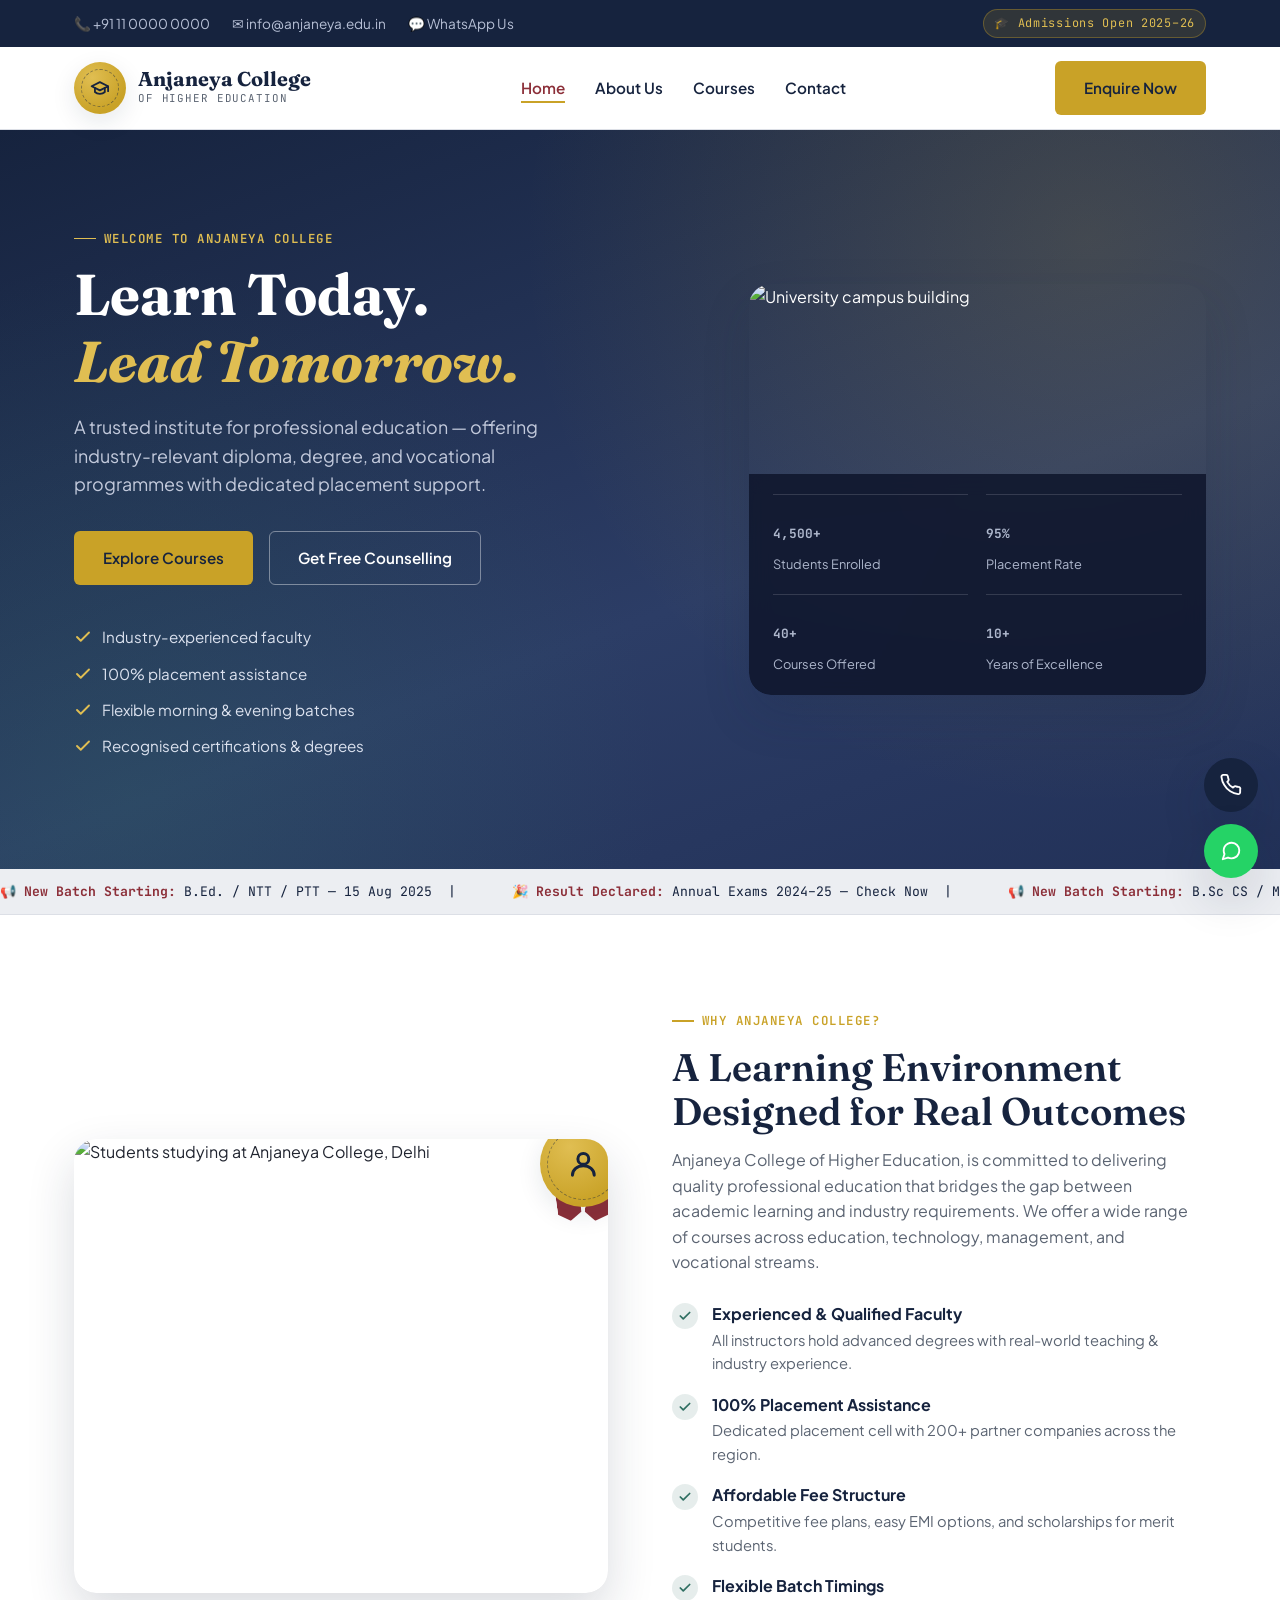
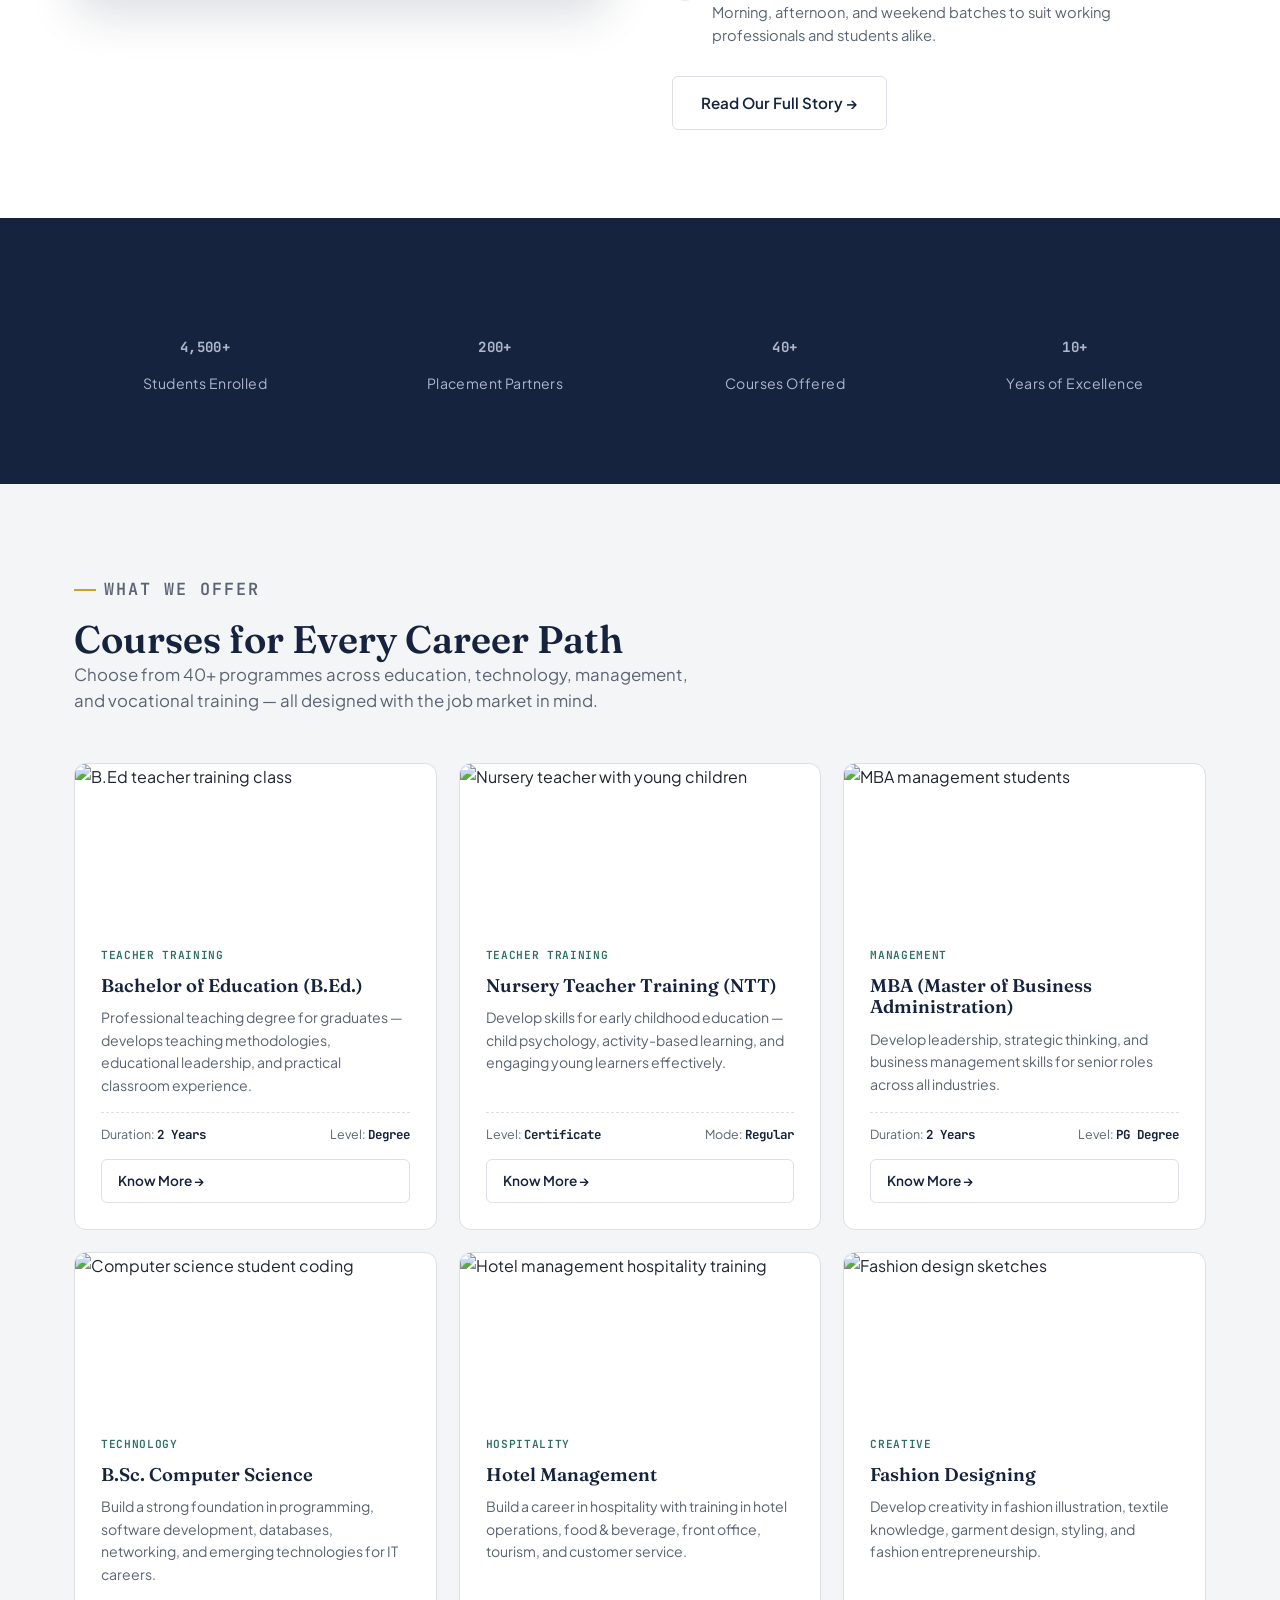
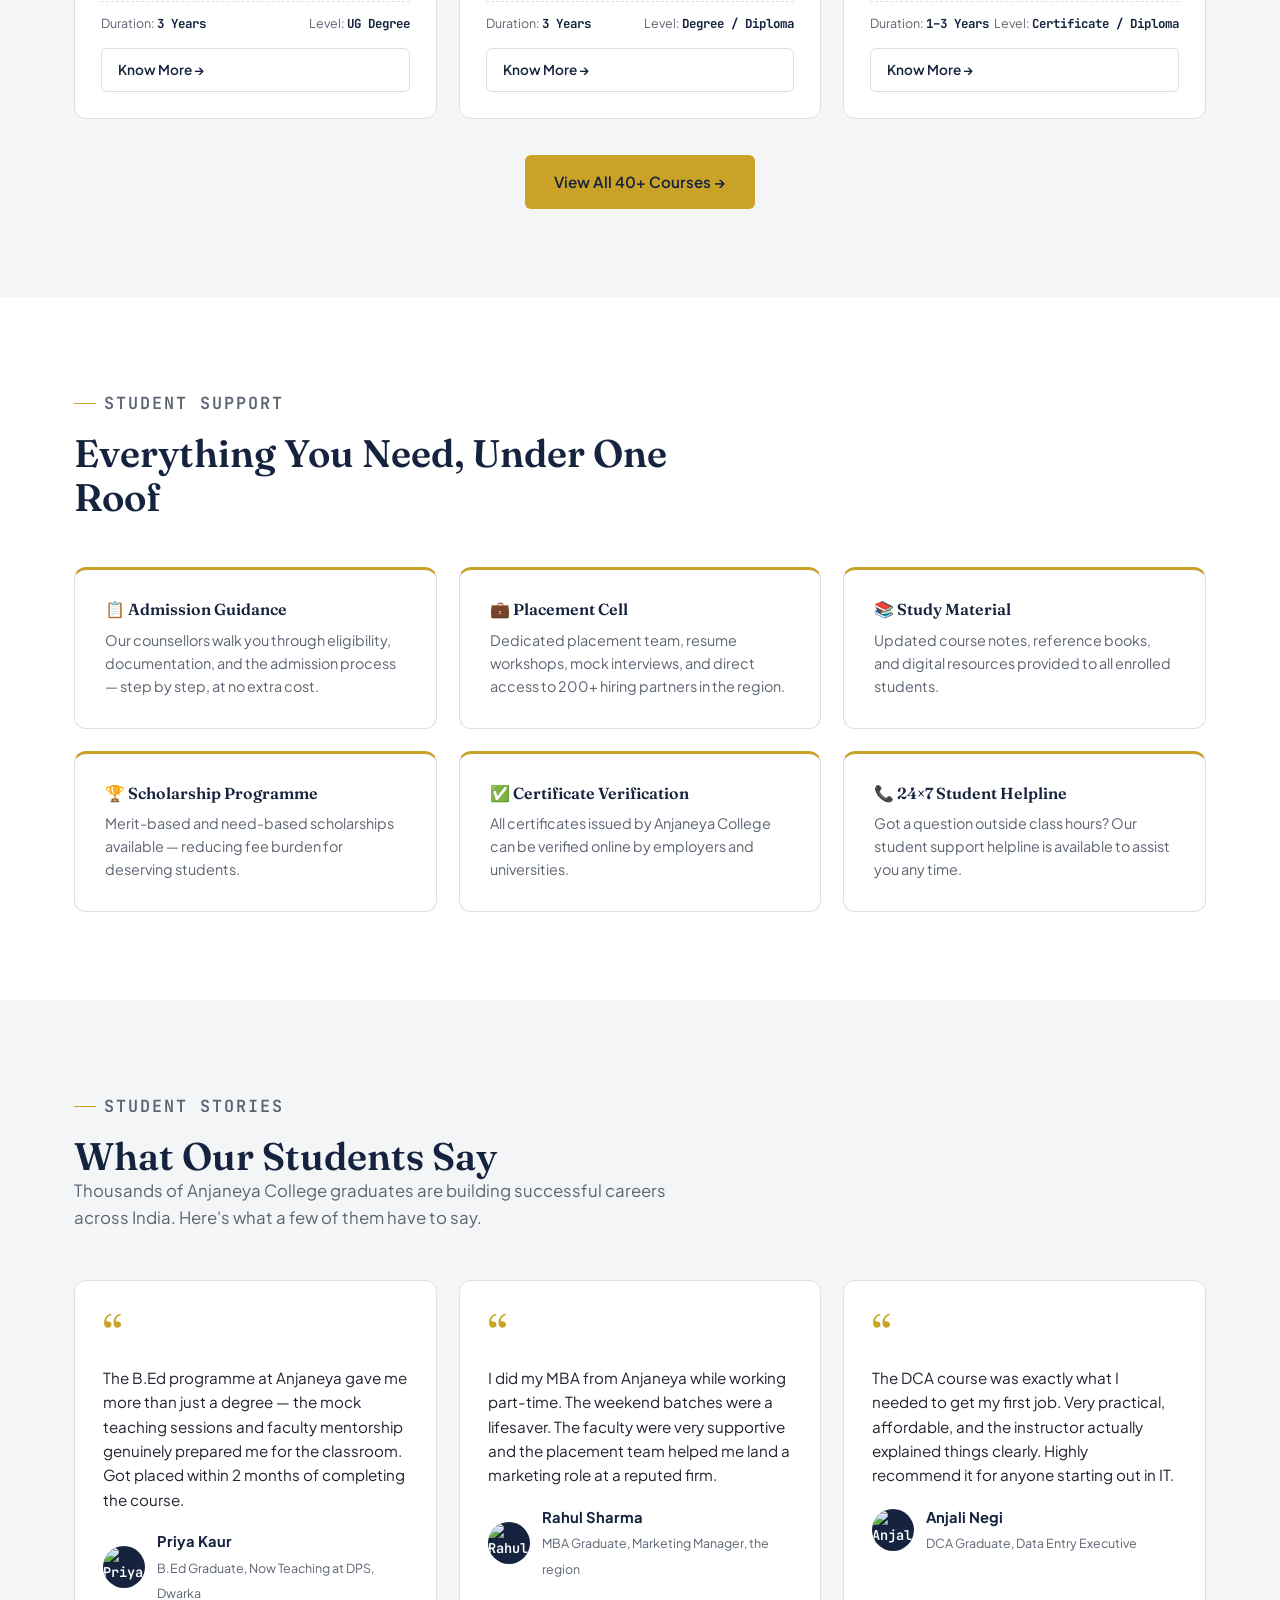
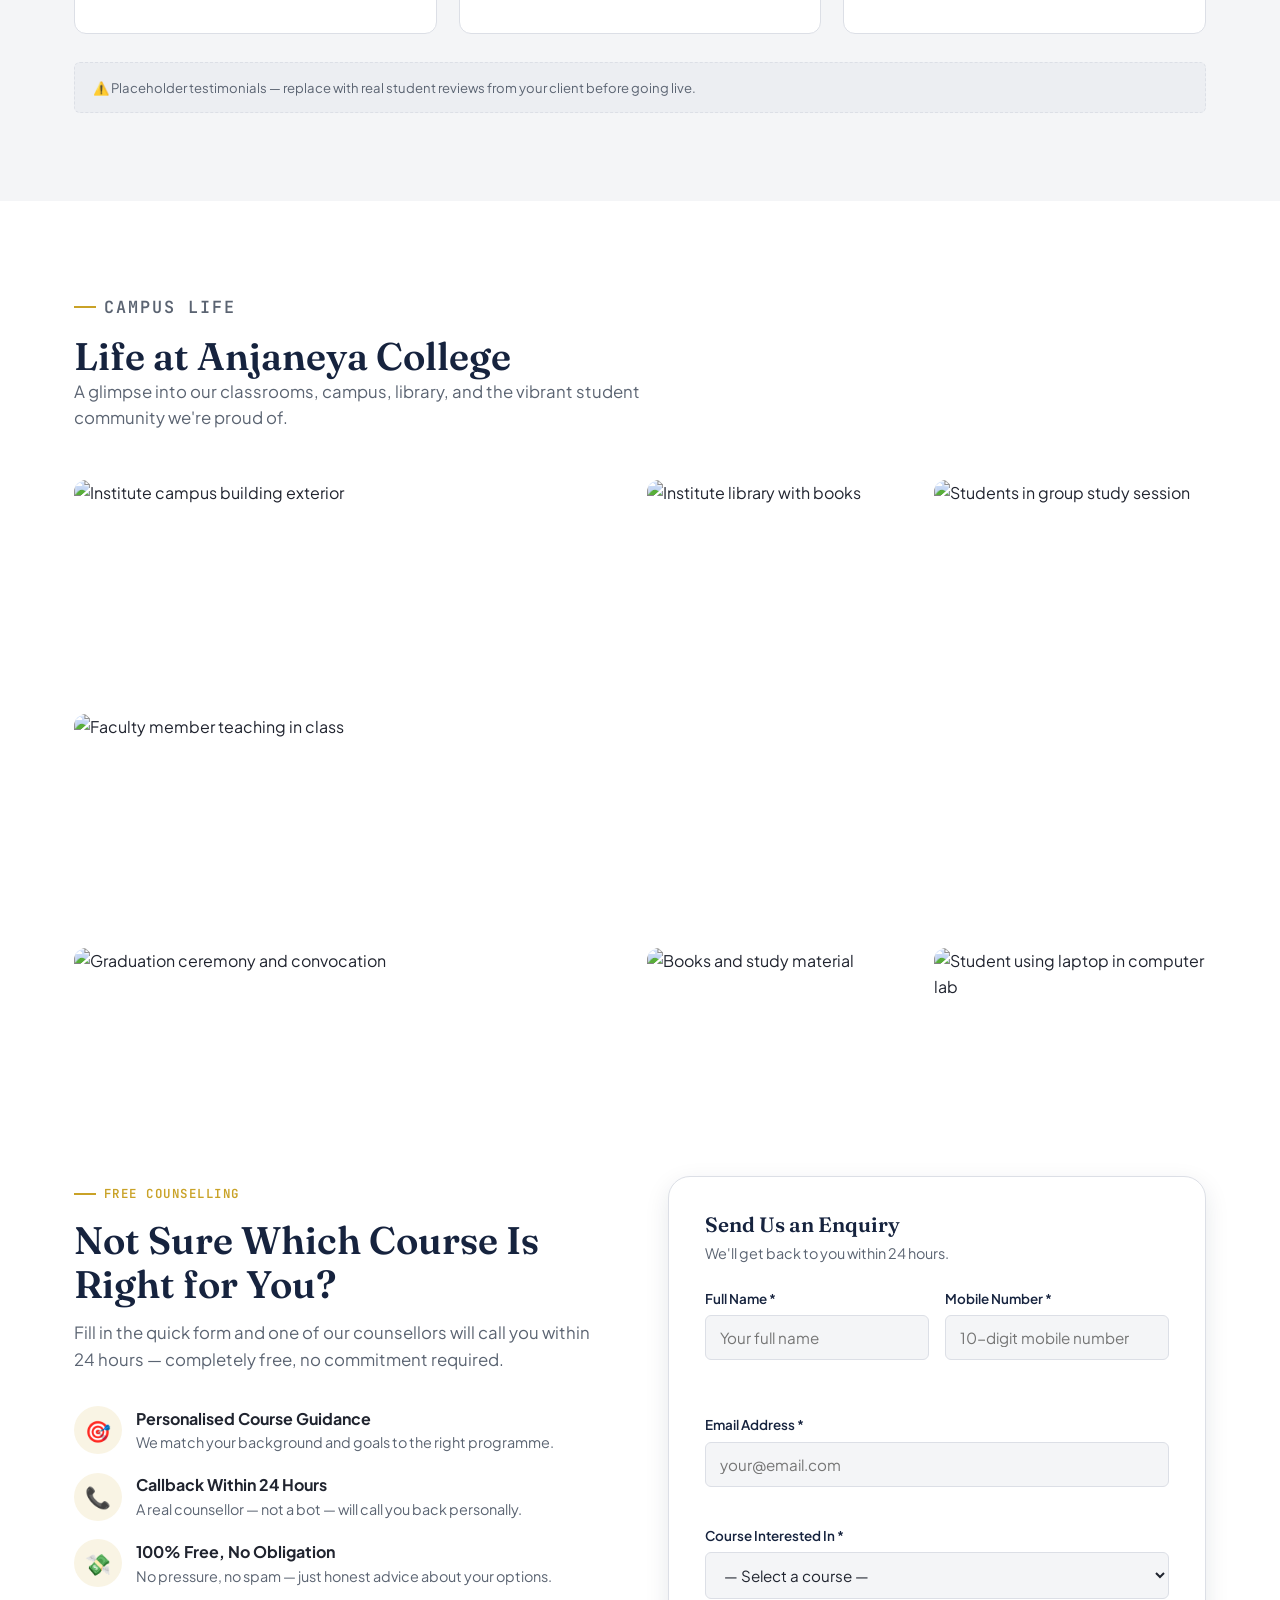
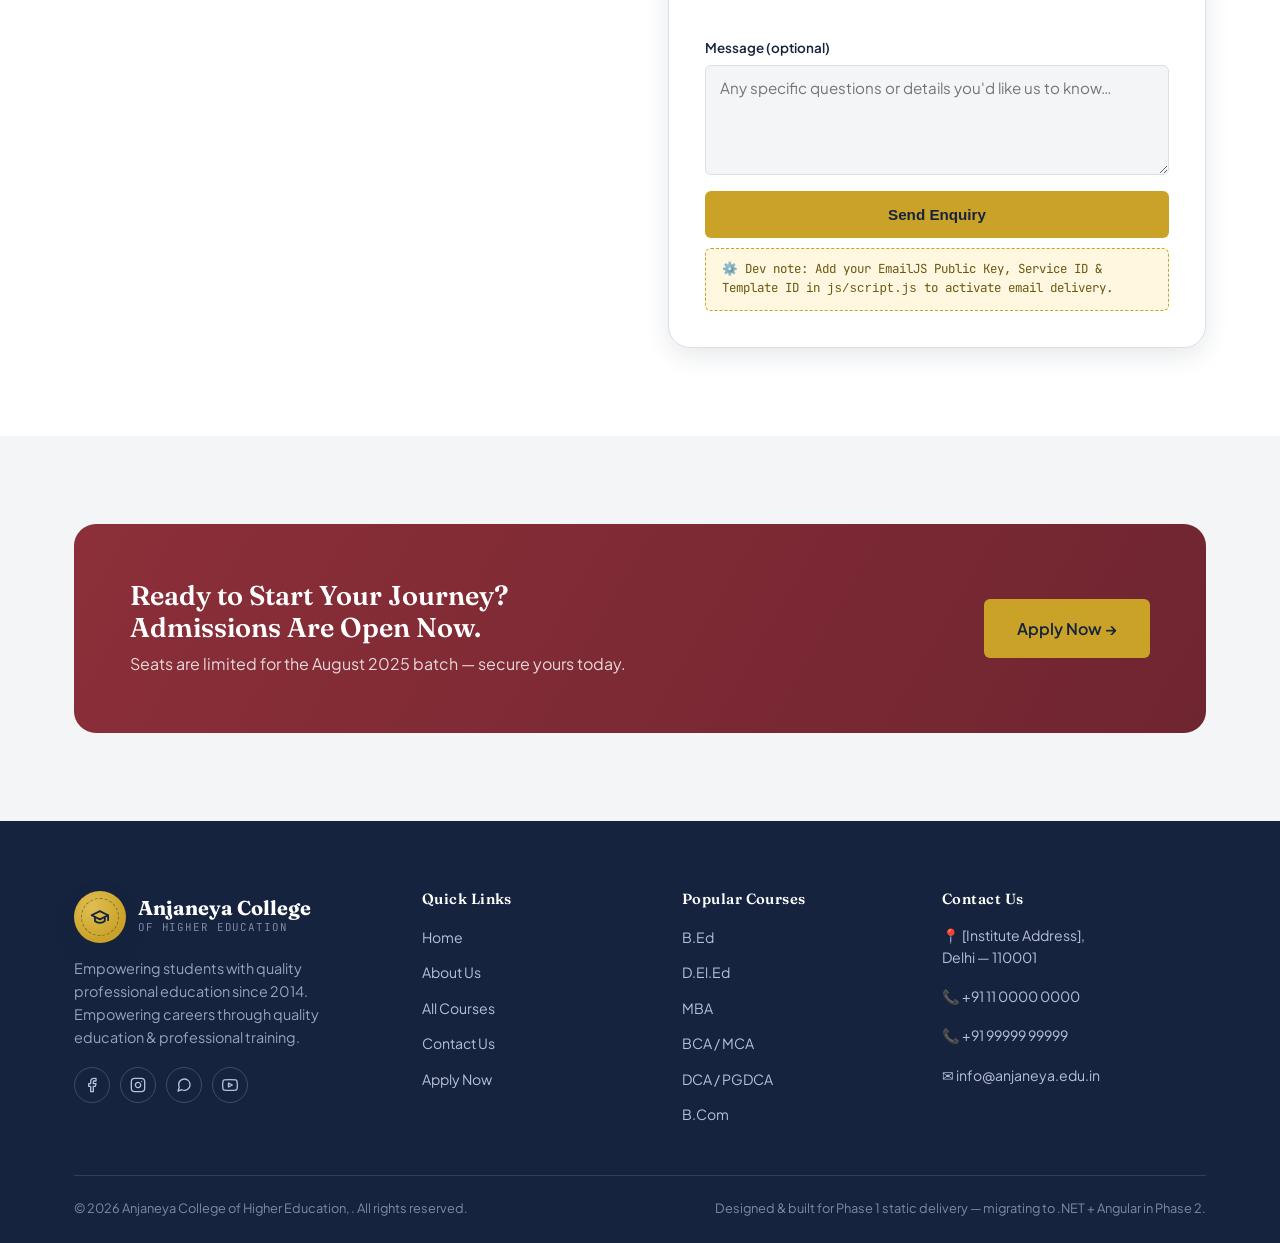
==== index.html @ d2641fc0 "initial" ====
<!DOCTYPE html>
<html lang="en">
<head>
  <meta charset="UTF-8" />
  <meta name="viewport" content="width=device-width, initial-scale=1.0" />
  <title>Anjaneya College of Higher Education — Delhi | Admissions Open 2025</title>
  <meta name="description" content="Anjaneya College of Higher Education, Delhi — offering professional diploma, degree, and vocational courses with 100% placement support. Enquire now." />
  <link rel="stylesheet" href="css/style.css" />
  <script src="https://cdn.jsdelivr.net/npm/@emailjs/browser@4/dist/email.min.js"></script>
</head>
<body>

  <!-- TOP BAR -->
  <div class="topbar">
    <div class="container">
      <div class="topbar__contacts">
        <a href="tel:+911100000000">📞 +91 11 0000 0000</a>
        <a href="mailto:info@anjaneya.edu.in" class="hide-mobile">✉ info@anjaneya.edu.in</a>
        <a href="https://wa.me/911100000000" class="hide-mobile">💬 WhatsApp Us</a>
      </div>
      <span class="topbar__badge">🎓 Admissions Open 2025–26</span>
    </div>
  </div>

  <!-- HEADER -->
  <header class="site-header">
    <div class="container">
      <nav class="nav" aria-label="Main navigation">
        <!-- Brand -->
        <a href="index.html" class="brand">
          <div class="seal seal--sm">
            <div class="seal__circle">
              <svg viewBox="0 0 24 24" fill="none" stroke="var(--navy)" stroke-width="2.2" stroke-linecap="round" stroke-linejoin="round" aria-hidden="true">
                <path d="M22 10v6M2 10l10-5 10 5-10 5z"/><path d="M6 12v5c3 3 9 3 12 0v-5"/>
              </svg>
            </div>
          </div>
          <div>
            <div class="brand__name">Anjaneya College</div>
            <div class="brand__tagline">of Higher Education</div>
          </div>
        </a>

        <!-- Desktop links -->
        <ul class="nav__links" role="list">
          <li><a href="index.html" class="is-active">Home</a></li>
          <li><a href="about.html">About Us</a></li>
          <li><a href="courses.html">Courses</a></li>
          <li><a href="contact.html">Contact</a></li>
        </ul>

        <!-- CTA + toggle -->
        <div class="nav__cta">
          <a href="contact.html#enquiry" class="btn btn-primary">Enquire Now</a>
          <button class="nav__toggle" aria-label="Toggle navigation" aria-expanded="false">
            <span></span><span></span><span></span>
          </button>
        </div>
      </nav>
    </div>
  </header>

  <!-- HERO -->
  <section class="hero">
    <div class="container">
      <div class="hero__content">
        <p class="eyebrow hero__eyebrow">Welcome to Anjaneya College</p>
        <h1>Learn Today.<br><em>Lead Tomorrow.</em></h1>
        <p class="lede">A trusted institute for professional education — offering industry-relevant diploma, degree, and vocational programmes with dedicated placement support.</p>
        <div class="hero__actions">
          <a href="courses.html" class="btn btn-primary">Explore Courses</a>
          <a href="contact.html#enquiry" class="btn btn-outline">Get Free Counselling</a>
        </div>
        <ul class="hero__points" role="list">
          <li>
            <svg width="18" height="18" viewBox="0 0 24 24" fill="none" stroke="currentColor" stroke-width="2.5" stroke-linecap="round" stroke-linejoin="round" aria-hidden="true"><polyline points="20 6 9 17 4 12"/></svg>
            Industry-experienced faculty
          </li>
          <li>
            <svg width="18" height="18" viewBox="0 0 24 24" fill="none" stroke="currentColor" stroke-width="2.5" stroke-linecap="round" stroke-linejoin="round" aria-hidden="true"><polyline points="20 6 9 17 4 12"/></svg>
            100% placement assistance
          </li>
          <li>
            <svg width="18" height="18" viewBox="0 0 24 24" fill="none" stroke="currentColor" stroke-width="2.5" stroke-linecap="round" stroke-linejoin="round" aria-hidden="true"><polyline points="20 6 9 17 4 12"/></svg>
            Flexible morning & evening batches
          </li>
          <li>
            <svg width="18" height="18" viewBox="0 0 24 24" fill="none" stroke="currentColor" stroke-width="2.5" stroke-linecap="round" stroke-linejoin="round" aria-hidden="true"><polyline points="20 6 9 17 4 12"/></svg>
            Recognised certifications & degrees
          </li>
        </ul>
      </div>

      <div class="hero__image-wrap">
        <img
          src="https://images.unsplash.com/photo-1562774053-701939374585?auto=format&fit=crop&w=900&q=80"
          alt="University campus building"
          class="hero__img"
          loading="eager"
        />
        <div class="hero__stat-overlay">
          <div class="hero__stat-grid">
            <div class="hero__stat">
              <strong><span data-count="4500" data-suffix="+">0</span></strong>
              <span>Students Enrolled</span>
            </div>
            <div class="hero__stat">
              <strong><span data-count="95" data-suffix="%">0</span></strong>
              <span>Placement Rate</span>
            </div>
            <div class="hero__stat">
              <strong><span data-count="40" data-suffix="+">0</span></strong>
              <span>Courses Offered</span>
            </div>
            <div class="hero__stat">
              <strong><span data-count="10" data-suffix="+">0</span></strong>
              <span>Years of Excellence</span>
            </div>
          </div>
        </div>
      </div>
    </div>
  </section>

  <!-- NEWS STRIP -->
  <div class="newsbar" aria-label="Latest announcements">
    <div class="newsbar__track" aria-hidden="true">
      <span>📢 <b>New Batch Starting:</b> B.Ed. / NTT / PTT — 15 Aug 2025 &nbsp;|&nbsp;</span>
      <span>🎉 <b>Result Declared:</b> Annual Exams 2024–25 — Check Now &nbsp;|&nbsp;</span>
      <span>📢 <b>New Batch Starting:</b> B.Sc CS / MCA / BBA / MBA — 1 Sep 2025 &nbsp;|&nbsp;</span>
      <span>🏆 <b>Ranked #1:</b> Best Education Institute — Delhi Education Awards 2024 &nbsp;|&nbsp;</span>
      <span>📢 <b>Admission Open:</b> BA / B.Com / B.Sc / MA / M.Com — Apply Now &nbsp;|&nbsp;</span>
      <span>💼 <b>Placement Drive:</b> Campus Recruitment — 22 Aug 2025 &nbsp;|&nbsp;</span>
      <!-- duplicate for seamless loop -->
      <span>📢 <b>New Batch Starting:</b> B.Ed. / NTT / PTT — 15 Aug 2025 &nbsp;|&nbsp;</span>
      <span>🎉 <b>Result Declared:</b> Annual Exams 2024–25 — Check Now &nbsp;|&nbsp;</span>
      <span>📢 <b>New Batch Starting:</b> B.Sc CS / MCA / BBA / MBA — 1 Sep 2025 &nbsp;|&nbsp;</span>
      <span>🏆 <b>Ranked #1:</b> Best Education Institute — Delhi Education Awards 2024 &nbsp;|&nbsp;</span>
      <span>📢 <b>Admission Open:</b> BA / B.Com / B.Sc / MA / M.Com — Apply Now &nbsp;|&nbsp;</span>
      <span>💼 <b>Placement Drive:</b> Campus Recruitment — 22 Aug 2025 &nbsp;|&nbsp;</span>
    </div>
  </div>

  <!-- INTRO / USP -->
  <section class="section section--alt">
    <div class="container">
      <div class="intro">
        <div class="intro__visual" style="background:none;padding:0;aspect-ratio:4/3.4;position:relative;">
          <img
            src="https://images.unsplash.com/photo-1523050854058-8df90110c9f1?auto=format&fit=crop&w=800&q=80"
            alt="Students studying at Anjaneya College, Delhi"
            class="intro__img"
            loading="lazy"
          />
          <div class="seal" style="position:absolute;top:-18px;right:-18px;z-index:2;">
            <div class="seal__circle">
              <svg viewBox="0 0 24 24" fill="none" stroke="var(--navy)" stroke-width="2.2" stroke-linecap="round" stroke-linejoin="round" aria-hidden="true">
                <circle cx="12" cy="8" r="4"/><path d="M4 20c0-4 3.6-7 8-7s8 3 8 7"/>
              </svg>
            </div>
            <div class="seal__ribbon"></div>
          </div>
        </div>

        <div>
          <p class="eyebrow">Why Anjaneya College?</p>
          <h2>A Learning Environment Designed for Real Outcomes</h2>
          <p style="color:var(--text-muted);margin-top:14px;">Anjaneya College of Higher Education, is committed to delivering quality professional education that bridges the gap between academic learning and industry requirements. We offer a wide range of courses across education, technology, management, and vocational streams.</p>
          <ul class="usp-list" style="margin-top:26px;" role="list">
            <li>
              <div class="check" aria-hidden="true">
                <svg width="14" height="14" viewBox="0 0 24 24" fill="none" stroke="currentColor" stroke-width="3" stroke-linecap="round" stroke-linejoin="round"><polyline points="20 6 9 17 4 12"/></svg>
              </div>
              <div>
                <strong>Experienced & Qualified Faculty</strong>
                <p>All instructors hold advanced degrees with real-world teaching & industry experience.</p>
              </div>
            </li>
            <li>
              <div class="check" aria-hidden="true">
                <svg width="14" height="14" viewBox="0 0 24 24" fill="none" stroke="currentColor" stroke-width="3" stroke-linecap="round" stroke-linejoin="round"><polyline points="20 6 9 17 4 12"/></svg>
              </div>
              <div>
                <strong>100% Placement Assistance</strong>
                <p>Dedicated placement cell with 200+ partner companies across the region.</p>
              </div>
            </li>
            <li>
              <div class="check" aria-hidden="true">
                <svg width="14" height="14" viewBox="0 0 24 24" fill="none" stroke="currentColor" stroke-width="3" stroke-linecap="round" stroke-linejoin="round"><polyline points="20 6 9 17 4 12"/></svg>
              </div>
              <div>
                <strong>Affordable Fee Structure</strong>
                <p>Competitive fee plans, easy EMI options, and scholarships for merit students.</p>
              </div>
            </li>
            <li>
              <div class="check" aria-hidden="true">
                <svg width="14" height="14" viewBox="0 0 24 24" fill="none" stroke="currentColor" stroke-width="3" stroke-linecap="round" stroke-linejoin="round"><polyline points="20 6 9 17 4 12"/></svg>
              </div>
              <div>
                <strong>Flexible Batch Timings</strong>
                <p>Morning, afternoon, and weekend batches to suit working professionals and students alike.</p>
              </div>
            </li>
          </ul>
          <a href="about.html" class="btn btn-ghost" style="margin-top:28px;">Read Our Full Story →</a>
        </div>
      </div>
    </div>
  </section>

  <!-- STATS STRIP -->
  <section class="section section--navy">
    <div class="container">
      <div class="stats">
        <div class="stat-card">
          <strong><span data-count="4500" data-suffix="+">0</span></strong>
          <span>Students Enrolled</span>
        </div>
        <div class="stat-card">
          <strong><span data-count="200" data-suffix="+">0</span></strong>
          <span>Placement Partners</span>
        </div>
        <div class="stat-card">
          <strong><span data-count="40" data-suffix="+">0</span></strong>
          <span>Courses Offered</span>
        </div>
        <div class="stat-card">
          <strong><span data-count="10" data-suffix="+">0</span></strong>
          <span>Years of Excellence</span>
        </div>
      </div>
    </div>
  </section>

  <!-- COURSES PREVIEW -->
  <section class="section">
    <div class="container">
      <div class="section-head">
        <p class="eyebrow">What We Offer</p>
        <h2>Courses for Every Career Path</h2>
        <p>Choose from 40+ programmes across education, technology, management, and vocational training — all designed with the job market in mind.</p>
      </div>
      <div class="course-grid">

        <div class="course-card">
          <img class="course-card__img" src="https://images.unsplash.com/photo-1580582932707-520aed937b7b?auto=format&fit=crop&w=600&q=80" alt="B.Ed teacher training class" loading="lazy" />
          <span class="course-card__tag">Teacher Training</span>
          <h4>Bachelor of Education (B.Ed.)</h4>
          <p>Professional teaching degree for graduates — develops teaching methodologies, educational leadership, and practical classroom experience.</p>
          <div class="course-card__meta"><span>Duration: <b>2 Years</b></span><span>Level: <b>Degree</b></span></div>
          <a href="courses.html" class="btn btn-ghost">Know More →</a>
        </div>

        <div class="course-card">
          <img class="course-card__img" src="https://images.unsplash.com/photo-1561525140-c2a4cc68e4bd?auto=format&fit=crop&w=600&q=80" alt="Nursery teacher with young children" loading="lazy" />
          <span class="course-card__tag">Teacher Training</span>
          <h4>Nursery Teacher Training (NTT)</h4>
          <p>Develop skills for early childhood education — child psychology, activity-based learning, and engaging young learners effectively.</p>
          <div class="course-card__meta"><span>Level: <b>Certificate</b></span><span>Mode: <b>Regular</b></span></div>
          <a href="courses.html" class="btn btn-ghost">Know More →</a>
        </div>

        <div class="course-card">
          <img class="course-card__img" src="https://images.unsplash.com/photo-1444653614773-995cb1ef9efa?auto=format&fit=crop&w=600&q=80" alt="MBA management students" loading="lazy" />
          <span class="course-card__tag">Management</span>
          <h4>MBA (Master of Business Administration)</h4>
          <p>Develop leadership, strategic thinking, and business management skills for senior roles across all industries.</p>
          <div class="course-card__meta"><span>Duration: <b>2 Years</b></span><span>Level: <b>PG Degree</b></span></div>
          <a href="courses.html" class="btn btn-ghost">Know More →</a>
        </div>

        <div class="course-card">
          <img class="course-card__img" src="https://images.unsplash.com/photo-1517694712202-14dd9538aa97?auto=format&fit=crop&w=600&q=80" alt="Computer science student coding" loading="lazy" />
          <span class="course-card__tag">Technology</span>
          <h4>B.Sc. Computer Science</h4>
          <p>Build a strong foundation in programming, software development, databases, networking, and emerging technologies for IT careers.</p>
          <div class="course-card__meta"><span>Duration: <b>3 Years</b></span><span>Level: <b>UG Degree</b></span></div>
          <a href="courses.html" class="btn btn-ghost">Know More →</a>
        </div>

        <div class="course-card">
          <img class="course-card__img" src="https://images.unsplash.com/photo-1566073771259-6a8506099945?auto=format&fit=crop&w=600&q=80" alt="Hotel management hospitality training" loading="lazy" />
          <span class="course-card__tag">Hospitality</span>
          <h4>Hotel Management</h4>
          <p>Build a career in hospitality with training in hotel operations, food &amp; beverage, front office, tourism, and customer service.</p>
          <div class="course-card__meta"><span>Duration: <b>3 Years</b></span><span>Level: <b>Degree / Diploma</b></span></div>
          <a href="courses.html" class="btn btn-ghost">Know More →</a>
        </div>

        <div class="course-card">
          <img class="course-card__img" src="https://images.unsplash.com/photo-1558618666-fcd25c85cd64?auto=format&fit=crop&w=600&q=80" alt="Fashion design sketches" loading="lazy" />
          <span class="course-card__tag">Creative</span>
          <h4>Fashion Designing</h4>
          <p>Develop creativity in fashion illustration, textile knowledge, garment design, styling, and fashion entrepreneurship.</p>
          <div class="course-card__meta"><span>Duration: <b>1–3 Years</b></span><span>Level: <b>Certificate / Diploma</b></span></div>
          <a href="courses.html" class="btn btn-ghost">Know More →</a>
        </div>

      </div>
      <div style="margin-top:36px;text-align:center;">
        <a href="courses.html" class="btn btn-primary">View All 40+ Courses →</a>
      </div>
    </div>
  </section>

  <!-- SERVICES -->
  <section class="section section--alt">
    <div class="container">
      <div class="section-head">
        <p class="eyebrow">Student Support</p>
        <h2>Everything You Need, Under One Roof</h2>
      </div>
      <div class="services">
        <div class="service-card">
          <h4>📋 Admission Guidance</h4>
          <p>Our counsellors walk you through eligibility, documentation, and the admission process — step by step, at no extra cost.</p>
        </div>
        <div class="service-card">
          <h4>💼 Placement Cell</h4>
          <p>Dedicated placement team, resume workshops, mock interviews, and direct access to 200+ hiring partners in the region.</p>
        </div>
        <div class="service-card">
          <h4>📚 Study Material</h4>
          <p>Updated course notes, reference books, and digital resources provided to all enrolled students.</p>
        </div>
        <div class="service-card">
          <h4>🏆 Scholarship Programme</h4>
          <p>Merit-based and need-based scholarships available — reducing fee burden for deserving students.</p>
        </div>
        <div class="service-card">
          <h4>✅ Certificate Verification</h4>
          <p>All certificates issued by Anjaneya College can be verified online by employers and universities.</p>
        </div>
        <div class="service-card">
          <h4>📞 24×7 Student Helpline</h4>
          <p>Got a question outside class hours? Our student support helpline is available to assist you any time.</p>
        </div>
      </div>
    </div>
  </section>

  <!-- TESTIMONIALS -->
  <section class="section">
    <div class="container">
      <div class="section-head">
        <p class="eyebrow">Student Stories</p>
        <h2>What Our Students Say</h2>
        <p>Thousands of Anjaneya College graduates are building successful careers across India. Here's what a few of them have to say.</p>
      </div>
      <div class="testi-track">

        <div class="testi-card">
          <p class="quote">The B.Ed programme at Anjaneya gave me more than just a degree — the mock teaching sessions and faculty mentorship genuinely prepared me for the classroom. Got placed within 2 months of completing the course.</p>
          <div class="testi-card__person">
            <div class="testi-avatar">
              <img src="https://images.unsplash.com/photo-1531746020798-e6953c6e8e04?auto=format&fit=crop&w=84&h=84&q=80" alt="Priya Kaur" />
            </div>
            <div>
              <strong>Priya Kaur</strong>
              <span>B.Ed Graduate, Now Teaching at DPS, Dwarka</span>
            </div>
          </div>
        </div>

        <div class="testi-card">
          <p class="quote">I did my MBA from Anjaneya while working part-time. The weekend batches were a lifesaver. The faculty were very supportive and the placement team helped me land a marketing role at a reputed firm.</p>
          <div class="testi-card__person">
            <div class="testi-avatar">
              <img src="https://images.unsplash.com/photo-1500648767791-00dcc994a43e?auto=format&fit=crop&w=84&h=84&q=80" alt="Rahul Sharma" />
            </div>
            <div>
              <strong>Rahul Sharma</strong>
              <span>MBA Graduate, Marketing Manager, the region</span>
            </div>
          </div>
        </div>

        <div class="testi-card">
          <p class="quote">The DCA course was exactly what I needed to get my first job. Very practical, affordable, and the instructor actually explained things clearly. Highly recommend it for anyone starting out in IT.</p>
          <div class="testi-card__person">
            <div class="testi-avatar">
              <img src="https://images.unsplash.com/photo-1438761681033-6461ffad8d80?auto=format&fit=crop&w=84&h=84&q=80" alt="Anjali Negi" />
            </div>
            <div>
              <strong>Anjali Negi</strong>
              <span>DCA Graduate, Data Entry Executive</span>
            </div>
          </div>
        </div>

      </div>
      <p class="testi-note">⚠️ Placeholder testimonials — replace with real student reviews from your client before going live.</p>
    </div>
  </section>

  <!-- GALLERY -->
  <section class="section section--alt" id="gallery">
    <div class="container">
      <div class="section-head">
        <p class="eyebrow">Campus Life</p>
        <h2>Life at Anjaneya College</h2>
        <p>A glimpse into our classrooms, campus, library, and the vibrant student community we're proud of.</p>
      </div>
      <div class="gallery-grid">
        <!-- Wide top-left: campus building -->
        <img class="g-wide"
          src="https://images.unsplash.com/photo-1607237138185-eedd9c632b0b?auto=format&fit=crop&w=900&q=80"
          alt="Institute campus building exterior" loading="lazy" />
        <!-- Tall right: library -->
        <img class="g-tall"
          src="https://images.unsplash.com/photo-1481627834876-b7833e8f5570?auto=format&fit=crop&w=600&q=80"
          alt="Institute library with books" loading="lazy" />
        <!-- Small: students in class -->
        <img
          src="https://images.unsplash.com/photo-1522202176988-66273c2fd55f?auto=format&fit=crop&w=500&q=80"
          alt="Students in group study session" loading="lazy" />
        <!-- Small: teacher at board -->
        <img
          src="https://images.unsplash.com/photo-1577896851231-70ef18881754?auto=format&fit=crop&w=500&q=80"
          alt="Faculty member teaching in class" loading="lazy" />
        <!-- Wide bottom: graduation day -->
        <img class="g-wide"
          src="https://images.unsplash.com/photo-1627556704302-624286467c65?auto=format&fit=crop&w=900&q=80"
          alt="Graduation ceremony and convocation" loading="lazy" />
        <!-- Small: books & study material -->
        <img
          src="https://images.unsplash.com/photo-1497633762265-9d179a990aa6?auto=format&fit=crop&w=500&q=80"
          alt="Books and study material" loading="lazy" />
        <!-- Small: computer lab -->
        <img
          src="https://images.unsplash.com/photo-1571260899304-425eee4c7efc?auto=format&fit=crop&w=500&q=80"
          alt="Student using laptop in computer lab" loading="lazy" />
      </div>
    </div>
  </section>

  <!-- QUICK ENQUIRY -->
  <section class="section section--alt" id="quick-enquiry">
    <div class="container">
      <div class="enquiry-block">
        <div>
          <p class="eyebrow">Free Counselling</p>
          <h2>Not Sure Which Course Is Right for You?</h2>
          <p style="color:var(--text-muted);margin-top:14px;font-size:1.05rem;">Fill in the quick form and one of our counsellors will call you within 24 hours — completely free, no commitment required.</p>
          <div style="margin-top:32px;display:grid;gap:18px;">
            <div style="display:flex;align-items:center;gap:14px;">
              <div style="width:48px;height:48px;border-radius:50%;background:rgba(201,162,39,0.12);display:flex;align-items:center;justify-content:center;font-size:1.3rem;flex-shrink:0;" aria-hidden="true">🎯</div>
              <div><strong>Personalised Course Guidance</strong><p style="color:var(--text-muted);font-size:0.9rem;">We match your background and goals to the right programme.</p></div>
            </div>
            <div style="display:flex;align-items:center;gap:14px;">
              <div style="width:48px;height:48px;border-radius:50%;background:rgba(201,162,39,0.12);display:flex;align-items:center;justify-content:center;font-size:1.3rem;flex-shrink:0;" aria-hidden="true">📞</div>
              <div><strong>Callback Within 24 Hours</strong><p style="color:var(--text-muted);font-size:0.9rem;">A real counsellor — not a bot — will call you back personally.</p></div>
            </div>
            <div style="display:flex;align-items:center;gap:14px;">
              <div style="width:48px;height:48px;border-radius:50%;background:rgba(201,162,39,0.12);display:flex;align-items:center;justify-content:center;font-size:1.3rem;flex-shrink:0;" aria-hidden="true">💸</div>
              <div><strong>100% Free, No Obligation</strong><p style="color:var(--text-muted);font-size:0.9rem;">No pressure, no spam — just honest advice about your options.</p></div>
            </div>
          </div>
        </div>

        <div class="form-card">
          <h3 style="margin-bottom:6px;">Send Us an Enquiry</h3>
          <p style="color:var(--text-muted);font-size:0.9rem;margin-bottom:22px;">We'll get back to you within 24 hours.</p>
          <form data-enquiry-form aria-label="Quick enquiry form">
            <div class="form-row">
              <div class="form-field">
                <label for="home-name">Full Name *</label>
                <input type="text" id="home-name" name="name" placeholder="Your full name" autocomplete="name" required />
                <span class="field-error" role="alert" aria-live="polite"></span>
              </div>
              <div class="form-field">
                <label for="home-phone">Mobile Number *</label>
                <input type="tel" id="home-phone" name="phone" placeholder="10-digit mobile number" autocomplete="tel" required />
                <span class="field-error" role="alert" aria-live="polite"></span>
              </div>
            </div>
            <div class="form-field">
              <label for="home-email">Email Address *</label>
              <input type="email" id="home-email" name="email" placeholder="your@email.com" autocomplete="email" required />
              <span class="field-error" role="alert" aria-live="polite"></span>
            </div>
            <div class="form-field">
              <label for="home-course">Course Interested In *</label>
              <select id="home-course" name="course" required>
                <option value="">— Select a course —</option>
                <optgroup label="Teacher Training">
                  <option>Nursery Teacher Training (NTT)</option>
                  <option>Primary Teacher Training (PTT)</option>
                  <option>Basic Teacher Training (BTT)</option>
                  <option>Bachelor of Education (B.Ed.)</option>
                  <option>Master of Education (M.Ed.)</option>
                </optgroup>
                <optgroup label="Technology">
                  <option>B.Sc. Computer Science</option>
                  <option>Master of Computer Applications (MCA)</option>
                </optgroup>
                <optgroup label="Management">
                  <option>Bachelor of Business Administration (BBA)</option>
                  <option>Master of Business Administration (MBA)</option>
                </optgroup>
                <optgroup label="Arts, Commerce & Science">
                  <option>Bachelor of Arts (BA)</option>
                  <option>Bachelor of Commerce (B.Com)</option>
                  <option>Bachelor of Science (B.Sc)</option>
                  <option>Master of Arts (MA)</option>
                  <option>Master of Commerce (M.Com)</option>
                  <option>Master of Science (M.Sc)</option>
                </optgroup>
                <optgroup label="Skill & Creative">
                  <option>Polytechnic Courses</option>
                  <option>Hotel Management</option>
                  <option>Fashion Designing</option>
                  <option>Yoga Teacher Training</option>
                </optgroup>
                <option value="Other / Not Sure — Need Guidance">Other / Not Sure — Need Guidance</option>
              </select>
              <span class="field-error" role="alert" aria-live="polite"></span>
            </div>
            <div class="form-field">
              <label for="home-message">Message (optional)</label>
              <textarea id="home-message" name="message" rows="3" placeholder="Any specific questions or details you'd like us to know…"></textarea>
            </div>
            <button type="submit" class="btn btn-primary btn-block" data-submit-btn data-default-label="Send Enquiry">Send Enquiry</button>
            <div class="form-status" data-form-status role="alert" aria-live="assertive"></div>
            <p class="placeholder-note">⚙️ Dev note: Add your EmailJS Public Key, Service ID &amp; Template ID in <code>js/script.js</code> to activate email delivery.</p>
          </form>
        </div>
      </div>
    </div>
  </section>

  <!-- CTA BAND -->
  <section class="section">
    <div class="container">
      <div class="cta-band">
        <div>
          <h3>Ready to Start Your Journey? Admissions Are Open Now.</h3>
          <p>Seats are limited for the August 2025 batch — secure yours today.</p>
        </div>
        <a href="contact.html#enquiry" class="btn btn-primary" style="font-size:1rem;padding:16px 32px;">Apply Now →</a>
      </div>
    </div>
  </section>

  <!-- FOOTER -->
  <footer class="site-footer" aria-label="Site footer">
    <div class="container">
      <div class="footer-grid">
        <div class="footer-brand">
          <a href="index.html" class="brand">
            <div class="seal seal--sm">
              <div class="seal__circle">
                <svg viewBox="0 0 24 24" fill="none" stroke="var(--navy)" stroke-width="2.2" stroke-linecap="round" stroke-linejoin="round" aria-hidden="true">
                  <path d="M22 10v6M2 10l10-5 10 5-10 5z"/><path d="M6 12v5c3 3 9 3 12 0v-5"/>
                </svg>
              </div>
            </div>
            <div>
              <div class="brand__name">Anjaneya College</div>
              <div class="brand__tagline" style="color:#7E89A6;">of Higher Education</div>
            </div>
          </a>
          <p>Empowering students  with quality professional education since 2014. Empowering careers through quality education &amp; professional training.</p>
          <div class="footer-social" aria-label="Social media links">
            <a href="#" aria-label="Facebook">
              <svg width="16" height="16" viewBox="0 0 24 24" fill="none" stroke="currentColor" stroke-width="2" stroke-linecap="round" stroke-linejoin="round" aria-hidden="true"><path d="M18 2h-3a5 5 0 0 0-5 5v3H7v4h3v8h4v-8h3l1-4h-4V7a1 1 0 0 1 1-1h3z"/></svg>
            </a>
            <a href="#" aria-label="Instagram">
              <svg width="16" height="16" viewBox="0 0 24 24" fill="none" stroke="currentColor" stroke-width="2" stroke-linecap="round" stroke-linejoin="round" aria-hidden="true"><rect x="2" y="2" width="20" height="20" rx="5" ry="5"/><path d="M16 11.37A4 4 0 1 1 12.63 8 4 4 0 0 1 16 11.37z"/><line x1="17.5" y1="6.5" x2="17.51" y2="6.5"/></svg>
            </a>
            <a href="https://wa.me/911100000000" aria-label="WhatsApp">
              <svg width="16" height="16" viewBox="0 0 24 24" fill="none" stroke="currentColor" stroke-width="2" stroke-linecap="round" stroke-linejoin="round" aria-hidden="true"><path d="M21 11.5a8.38 8.38 0 0 1-.9 3.8 8.5 8.5 0 0 1-7.6 4.7 8.38 8.38 0 0 1-3.8-.9L3 21l1.9-5.7a8.38 8.38 0 0 1-.9-3.8 8.5 8.5 0 0 1 4.7-7.6 8.38 8.38 0 0 1 3.8-.9h.5a8.48 8.48 0 0 1 8 8v.5z"/></svg>
            </a>
            <a href="#" aria-label="YouTube">
              <svg width="16" height="16" viewBox="0 0 24 24" fill="none" stroke="currentColor" stroke-width="2" stroke-linecap="round" stroke-linejoin="round" aria-hidden="true"><path d="M22.54 6.42a2.78 2.78 0 0 0-1.95-1.96C18.88 4 12 4 12 4s-6.88 0-8.59.46A2.78 2.78 0 0 0 1.46 6.42 29 29 0 0 0 1 12a29 29 0 0 0 .46 5.58 2.78 2.78 0 0 0 1.95 1.95C5.12 20 12 20 12 20s6.88 0 8.59-.47a2.78 2.78 0 0 0 1.95-1.95A29 29 0 0 0 23 12a29 29 0 0 0-.46-5.58z"/><polygon points="9.75 15.02 15.5 12 9.75 8.98 9.75 15.02"/></svg>
            </a>
          </div>
        </div>

        <div class="footer-col">
          <h4>Quick Links</h4>
          <ul role="list">
            <li><a href="index.html">Home</a></li>
            <li><a href="about.html">About Us</a></li>
            <li><a href="courses.html">All Courses</a></li>
            <li><a href="contact.html">Contact Us</a></li>
            <li><a href="contact.html#enquiry">Apply Now</a></li>
          </ul>
        </div>

        <div class="footer-col">
          <h4>Popular Courses</h4>
          <ul role="list">
            <li><a href="courses.html">B.Ed</a></li>
            <li><a href="courses.html">D.El.Ed</a></li>
            <li><a href="courses.html">MBA</a></li>
            <li><a href="courses.html">BCA / MCA</a></li>
            <li><a href="courses.html">DCA / PGDCA</a></li>
            <li><a href="courses.html">B.Com</a></li>
          </ul>
        </div>

        <div class="footer-col">
          <h4>Contact Us</h4>
          <ul role="list" style="gap:14px;display:grid;">
            <li style="font-size:0.88rem;color:#B7C0D6;">
              📍 [Institute Address],<br>Delhi — 110001
            </li>
            <li><a href="tel:+911100000000">📞 +91 11 0000 0000</a></li>
            <li><a href="tel:+919999999999">📞 +91 99999 99999</a></li>
            <li><a href="mailto:info@anjaneya.edu.in">✉ info@anjaneya.edu.in</a></li>
          </ul>
        </div>
      </div>

      <div class="footer-bottom">
        <span>© <span id="year"></span> Anjaneya College of Higher Education, . All rights reserved.</span>
        <span>Designed &amp; built for Phase 1 static delivery — migrating to .NET + Angular in Phase 2.</span>
      </div>
    </div>
  </footer>

  <!-- FLOATING ACTION BUTTONS -->
  <div class="fab-stack" aria-label="Quick contact buttons">
    <a href="tel:+911100000000" class="fab fab--call" title="Call us" aria-label="Call Anjaneya College">
      <svg width="22" height="22" viewBox="0 0 24 24" fill="none" stroke="currentColor" stroke-width="2" stroke-linecap="round" stroke-linejoin="round" aria-hidden="true"><path d="M22 16.92v3a2 2 0 0 1-2.18 2 19.79 19.79 0 0 1-8.63-3.07A19.5 19.5 0 0 1 4.69 12 19.79 19.79 0 0 1 1.61 3.37 2 2 0 0 1 3.58 1h3a2 2 0 0 1 2 1.72c.127.96.361 1.903.7 2.81a2 2 0 0 1-.45 2.11L7.91 8.56a16 16 0 0 0 6.29 6.29l1.06-.94a2 2 0 0 1 2.09-.5c.907.339 1.85.573 2.81.7A2 2 0 0 1 22 16.92z"/></svg>
    </a>
    <a href="https://wa.me/911100000000" class="fab fab--whatsapp" title="WhatsApp us" aria-label="WhatsApp Anjaneya College" target="_blank" rel="noopener noreferrer">
      <svg width="22" height="22" viewBox="0 0 24 24" fill="none" stroke="currentColor" stroke-width="2" stroke-linecap="round" stroke-linejoin="round" aria-hidden="true"><path d="M21 11.5a8.38 8.38 0 0 1-.9 3.8 8.5 8.5 0 0 1-7.6 4.7 8.38 8.38 0 0 1-3.8-.9L3 21l1.9-5.7a8.38 8.38 0 0 1-.9-3.8 8.5 8.5 0 0 1 4.7-7.6 8.38 8.38 0 0 1 3.8-.9h.5a8.48 8.48 0 0 1 8 8v.5z"/></svg>
    </a>
  </div>

  <script src="js/script.js"></script>
</body>
</html>
---- css/style.css ----
/* ===========================================================
   HORIZON INSTITUTE — DESIGN SYSTEM
   Palette: Ink Navy / Brass Gold / Deep Teal / Maroon / Cool Off-white
   Type: Fraunces (display) + Plus Jakarta Sans (body) + JetBrains Mono (data/labels)
   Signature motif: the "seal" — a circular ribbon badge standing in for
   the diplomas/certifications this institute exists to award.
   =========================================================== */

@import url('https://fonts.googleapis.com/css2?family=Fraunces:ital,opsz,wght@0,9..144,400;0,9..144,500;0,9..144,600;0,9..144,700;1,9..144,500&family=Plus+Jakarta+Sans:wght@400;500;600;700;800&family=JetBrains+Mono:wght@400;500;600&display=swap');

:root {
  --navy: #16233E;
  --navy-light: #223158;
  --navy-soft: #2C3D66;
  --gold: #C9A227;
  --gold-light: #E0BE52;
  --teal: #2F6F62;
  --maroon: #8C2F39;
  --bg: #F4F5F7;
  --bg-alt: #FFFFFF;
  --paper: #ECEEF2;
  --text: #20242F;
  --text-muted: #5B6472;
  --border: #DCDFE6;

  --font-display: 'Fraunces', Georgia, serif;
  --font-body: 'Plus Jakarta Sans', -apple-system, sans-serif;
  --font-mono: 'JetBrains Mono', monospace;

  --radius-sm: 6px;
  --radius-md: 12px;
  --radius-lg: 22px;
  --shadow-sm: 0 1px 3px rgba(22, 35, 62, 0.08);
  --shadow-md: 0 8px 24px rgba(22, 35, 62, 0.10);
  --shadow-lg: 0 20px 48px rgba(22, 35, 62, 0.16);
  --container: 1180px;
}

* { box-sizing: border-box; margin: 0; padding: 0; }

html { scroll-behavior: smooth; }

@media (prefers-reduced-motion: reduce) {
  html { scroll-behavior: auto; }
  *, *::before, *::after { animation-duration: 0.01ms !important; transition-duration: 0.01ms !important; }
}

body {
  font-family: var(--font-body);
  color: var(--text);
  background: var(--bg);
  line-height: 1.6;
  -webkit-font-smoothing: antialiased;
}

img { max-width: 100%; display: block; }
a { color: inherit; text-decoration: none; }
ul { list-style: none; }

h1, h2, h3, h4 {
  font-family: var(--font-display);
  font-weight: 600;
  line-height: 1.15;
  color: var(--navy);
}

h1 { font-size: clamp(2.4rem, 4.5vw, 3.6rem); font-weight: 700; }
h2 { font-size: clamp(1.8rem, 3vw, 2.5rem); }
h3 { font-size: 1.3rem; }

.container { max-width: var(--container); margin: 0 auto; padding: 0 24px; }

.eyebrow {
  font-family: var(--font-mono);
  font-size: 0.78rem;
  letter-spacing: 0.12em;
  text-transform: uppercase;
  color: var(--gold);
  font-weight: 600;
  display: inline-flex;
  align-items: center;
  gap: 8px;
  margin-bottom: 14px;
}
.eyebrow::before {
  content: "";
  width: 22px; height: 1.5px;
  background: var(--gold);
  display: inline-block;
}

.section { padding: 88px 0; }
.section--alt { background: var(--bg-alt); }
.section--navy { background: var(--navy); color: #DCE2EF; }
.section--navy h2, .section--navy h3 { color: #fff; }
.section-head { max-width: 640px; margin-bottom: 48px; }
.section-head p { color: var(--text-muted); font-size: 1.05rem; }
.section--navy .section-head p { color: #B7C0D6; }

a:focus-visible, button:focus-visible, input:focus-visible, select:focus-visible, textarea:focus-visible {
  outline: 3px solid var(--gold);
  outline-offset: 2px;
}

/* ---------- Buttons ---------- */
.btn {
  display: inline-flex;
  align-items: center;
  gap: 8px;
  padding: 14px 28px;
  border-radius: var(--radius-sm);
  font-weight: 600;
  font-size: 0.95rem;
  border: 1px solid transparent;
  cursor: pointer;
  transition: transform 0.15s ease, box-shadow 0.15s ease, background 0.15s ease;
}
.btn:hover { transform: translateY(-2px); }
.btn-primary { background: var(--gold); color: var(--navy); }
.btn-primary:hover { background: var(--gold-light); box-shadow: var(--shadow-md); }
.btn-outline { background: transparent; border-color: rgba(255,255,255,0.4); color: inherit; }
.btn-outline:hover { background: rgba(255,255,255,0.08); }
.btn-ghost { background: var(--bg-alt); border-color: var(--border); color: var(--navy); }
.btn-ghost:hover { border-color: var(--gold); }
.btn-block { width: 100%; justify-content: center; }
.btn:disabled { opacity: 0.6; cursor: not-allowed; transform: none; }

/* ---------- Seal / ribbon signature motif ---------- */
.seal {
  --seal-size: 86px;
  width: var(--seal-size);
  height: var(--seal-size);
  position: relative;
  flex-shrink: 0;
}
.seal__circle {
  width: 100%; height: 100%;
  border-radius: 50%;
  background: radial-gradient(circle at 35% 30%, var(--gold-light), var(--gold) 70%);
  display: flex; align-items: center; justify-content: center;
  box-shadow: var(--shadow-md);
  position: relative;
  z-index: 2;
}
.seal__circle::before {
  content: "";
  position: absolute; inset: 7px;
  border-radius: 50%;
  border: 1.5px dashed rgba(22,35,62,0.45);
}
.seal__circle svg { width: 38%; height: 38%; }
.seal__ribbon {
  position: absolute;
  bottom: -14px; left: 50%;
  transform: translateX(-50%);
  width: 60%; height: 26px;
  z-index: 1;
}
.seal__ribbon::before, .seal__ribbon::after {
  content: "";
  position: absolute; top: 0; width: 46%; height: 100%;
  background: var(--maroon);
  clip-path: polygon(0 0, 100% 0, 100% 70%, 50% 100%, 0 70%);
}
.seal__ribbon::before { left: 0; transform: rotate(-8deg); }
.seal__ribbon::after { right: 0; transform: rotate(8deg); }
.seal--sm { --seal-size: 52px; }
.seal--sm .seal__ribbon { display: none; }

/* ---------- Top bar ---------- */
.topbar {
  background: var(--navy);
  color: #B7C0D6;
  font-size: 0.85rem;
}
.topbar .container {
  display: flex; align-items: center; justify-content: space-between;
  padding-top: 9px; padding-bottom: 9px;
  flex-wrap: wrap; gap: 8px;
}
.topbar__contacts { display: flex; gap: 22px; flex-wrap: wrap; }
.topbar__contacts a:hover { color: var(--gold-light); }
.topbar__badge {
  font-family: var(--font-mono);
  font-size: 0.74rem;
  letter-spacing: 0.06em;
  background: rgba(201,162,39,0.15);
  color: var(--gold-light);
  padding: 4px 10px;
  border-radius: 100px;
  border: 1px solid rgba(201,162,39,0.35);
}

/* ---------- Header / nav ---------- */
.site-header {
  position: sticky; top: 0; z-index: 100;
  background: var(--bg-alt);
  border-bottom: 1px solid var(--border);
}
.nav {
  display: flex; align-items: center; justify-content: space-between;
  padding: 14px 0;
}
.brand { display: flex; align-items: center; gap: 12px; }
.brand__name { font-family: var(--font-display); font-weight: 700; font-size: 1.25rem; color: var(--navy); line-height: 1.1; }
.brand__tagline { font-family: var(--font-mono); font-size: 0.68rem; letter-spacing: 0.08em; text-transform: uppercase; color: var(--text-muted); }

.nav__links { display: flex; align-items: center; gap: 30px; }
.nav__links a {
  font-weight: 600; font-size: 0.95rem; color: var(--navy);
  position: relative; padding: 6px 0;
}
.nav__links a::after {
  content: ""; position: absolute; left: 0; bottom: 0; height: 2px; width: 0;
  background: var(--gold); transition: width 0.2s ease;
}
.nav__links a:hover::after, .nav__links a.is-active::after { width: 100%; }
.nav__links a.is-active { color: var(--maroon); }
.nav__cta { display: flex; align-items: center; gap: 14px; }

.nav__toggle {
  display: none;
  flex-direction: column; gap: 5px;
  background: none; border: none; cursor: pointer; padding: 8px;
}
.nav__toggle span { width: 24px; height: 2px; background: var(--navy); }

/* ---------- Hero ---------- */
.hero {
  position: relative;
  background: linear-gradient(160deg, var(--navy) 0%, var(--navy-soft) 60%, var(--navy-light) 100%);
  color: #fff;
  overflow: hidden;
  padding: 90px 0 110px;
}
.hero::before {
  content: "";
  position: absolute; inset: 0;
  background-image:
    radial-gradient(circle at 85% 15%, rgba(201,162,39,0.18), transparent 45%),
    radial-gradient(circle at 10% 90%, rgba(47,111,98,0.25), transparent 40%);
}
.hero .container { position: relative; display: grid; grid-template-columns: 1.15fr 0.85fr; gap: 56px; align-items: center; }
.hero__eyebrow { color: var(--gold-light); }
.hero__eyebrow::before { background: var(--gold-light); }
.hero h1 { color: #fff; margin-bottom: 18px; }
.hero h1 em { font-style: italic; color: var(--gold-light); }
.hero p.lede { color: #C3CADC; font-size: 1.12rem; max-width: 520px; margin-bottom: 32px; }
.hero__actions { display: flex; gap: 16px; flex-wrap: wrap; margin-bottom: 40px; }
.hero__points { display: flex; flex-direction: column; gap: 12px; }
.hero__points li { display: flex; align-items: center; gap: 10px; font-size: 0.95rem; color: #DCE2EF; }
.hero__points svg { flex-shrink: 0; color: var(--gold-light); }

.hero__panel {
  background: rgba(255,255,255,0.06);
  border: 1px solid rgba(255,255,255,0.14);
  border-radius: var(--radius-lg);
  padding: 36px;
  backdrop-filter: blur(6px);
}
.hero__panel-head { display: flex; align-items: center; gap: 16px; margin-bottom: 22px; }
.hero__panel-head h3 { color: #fff; font-size: 1.1rem; }
.hero__panel-head p { color: #B7C0D6; font-size: 0.85rem; margin-top: 2px; }
.hero__stat-grid { display: grid; grid-template-columns: 1fr 1fr; gap: 18px; }
.hero__stat { border-top: 1px solid rgba(255,255,255,0.14); padding-top: 14px; }
.hero__stat strong { font-family: var(--font-mono); font-size: 1.6rem; color: var(--gold-light); display: block; }
.hero__stat span { font-size: 0.8rem; color: #AEB7CC; }

/* ---------- Marquee / news strip ---------- */
.newsbar { background: var(--paper); border-bottom: 1px solid var(--border); overflow: hidden; }
.newsbar__track {
  display: flex; gap: 48px; white-space: nowrap;
  padding: 12px 0;
  animation: scroll-left 32s linear infinite;
  width: max-content;
}
.newsbar__track span { font-family: var(--font-mono); font-size: 0.82rem; color: var(--navy); }
.newsbar__track span b { color: var(--maroon); }
@keyframes scroll-left {
  from { transform: translateX(0); }
  to { transform: translateX(-50%); }
}

/* ---------- USP / intro ---------- */
.intro { display: grid; grid-template-columns: 1fr 1fr; gap: 64px; align-items: center; }
.intro__visual {
  aspect-ratio: 4/3.4; border-radius: var(--radius-lg);
  background:
    repeating-linear-gradient(135deg, rgba(255,255,255,0.06) 0 2px, transparent 2px 18px),
    linear-gradient(135deg, var(--teal), var(--navy));
  position: relative; display: flex; align-items: center; justify-content: center;
  box-shadow: var(--shadow-lg);
}
.intro__visual .seal { position: absolute; top: -20px; right: -20px; }
.intro__visual span {
  color: rgba(255,255,255,0.8); font-family: var(--font-mono); font-size: 0.8rem;
  text-align: center; padding: 20px; letter-spacing: 0.04em;
}
.usp-list { display: grid; gap: 16px; margin-top: 28px; }
.usp-list li { display: flex; gap: 14px; align-items: flex-start; }
.usp-list .check {
  width: 26px; height: 26px; border-radius: 50%; background: rgba(47,111,98,0.12);
  color: var(--teal); display: flex; align-items: center; justify-content: center;
  flex-shrink: 0; margin-top: 2px;
}
.usp-list strong { display: block; color: var(--navy); }
.usp-list p { color: var(--text-muted); font-size: 0.92rem; margin-top: 2px; }

/* ---------- Course categories ---------- */
.cat-tabs { display: flex; gap: 10px; flex-wrap: wrap; margin-bottom: 40px; }
.cat-tabs button {
  font-family: var(--font-mono); font-size: 0.8rem; letter-spacing: 0.04em;
  padding: 9px 18px; border-radius: 100px; border: 1px solid var(--border);
  background: var(--bg-alt); color: var(--text-muted); cursor: pointer;
  transition: all 0.15s ease;
}
.cat-tabs button:hover { border-color: var(--gold); color: var(--navy); }
.cat-tabs button.is-active { background: var(--navy); border-color: var(--navy); color: #fff; }

.course-group { margin-bottom: 56px; }
.course-group__head { display: flex; align-items: center; gap: 16px; margin-bottom: 24px; }
.course-group__head h3 { font-size: 1.45rem; }
.course-group__head p { color: var(--text-muted); font-size: 0.9rem; }

.course-grid { display: grid; grid-template-columns: repeat(3, 1fr); gap: 22px; }
.course-card {
  background: var(--bg-alt); border: 1px solid var(--border); border-radius: var(--radius-md);
  padding: 26px; transition: transform 0.18s ease, box-shadow 0.18s ease, border-color 0.18s ease;
  display: flex; flex-direction: column; gap: 10px;
}
.course-card:hover { transform: translateY(-4px); box-shadow: var(--shadow-md); border-color: var(--gold); }
.course-card__tag {
  font-family: var(--font-mono); font-size: 0.7rem; letter-spacing: 0.06em; text-transform: uppercase;
  color: var(--teal); font-weight: 600;
}
.course-card h4 { font-family: var(--font-display); font-size: 1.15rem; color: var(--navy); }
.course-card p { color: var(--text-muted); font-size: 0.88rem; flex-grow: 1; }
.course-card__meta { display: flex; justify-content: space-between; font-size: 0.78rem; color: var(--text-muted); border-top: 1px dashed var(--border); padding-top: 12px; margin-top: 6px; }
.course-card__meta b { color: var(--navy); font-family: var(--font-mono); }
.course-card a.btn { padding: 10px 16px; font-size: 0.85rem; margin-top: 4px; }

/* ---------- Stats ---------- */
.stats { display: grid; grid-template-columns: repeat(4, 1fr); gap: 28px; }
.stat-card { text-align: center; }
.stat-card strong { font-family: var(--font-mono); font-size: 2.5rem; color: var(--gold-light); display: block; }
.stat-card span { font-size: 0.88rem; color: #AEB7CC; letter-spacing: 0.03em; }

/* ---------- Services ---------- */
.services { display: grid; grid-template-columns: repeat(3, 1fr); gap: 22px; }
.service-card {
  background: var(--bg-alt); border-radius: var(--radius-md); padding: 30px;
  border: 1px solid var(--border); border-top: 3px solid var(--gold);
}
.service-card h4 { margin-bottom: 10px; }
.service-card p { color: var(--text-muted); font-size: 0.9rem; }

/* ---------- Testimonials ---------- */
.testi-track { display: grid; grid-template-columns: repeat(3, 1fr); gap: 22px; }
.testi-card {
  background: var(--bg-alt); border: 1px solid var(--border); border-radius: var(--radius-md);
  padding: 28px; position: relative;
}
.testi-card::before {
  content: "\201C"; font-family: var(--font-display); font-size: 3.2rem; color: var(--gold);
  line-height: 1; display: block; margin-bottom: 6px;
}
.testi-card p.quote { color: var(--text); font-size: 0.95rem; margin-bottom: 18px; }
.testi-card__person { display: flex; align-items: center; gap: 12px; }
.testi-avatar {
  width: 42px; height: 42px; border-radius: 50%; background: var(--navy);
  color: #fff; display: flex; align-items: center; justify-content: center;
  font-family: var(--font-mono); font-weight: 600; font-size: 0.85rem; flex-shrink: 0;
}
.testi-card__person strong { display: block; font-size: 0.92rem; color: var(--navy); }
.testi-card__person span { font-size: 0.78rem; color: var(--text-muted); }
.testi-note {
  margin-top: 28px; font-size: 0.82rem; color: var(--text-muted);
  background: var(--paper); border: 1px dashed var(--border); border-radius: var(--radius-sm);
  padding: 14px 18px;
}

/* ---------- Enquiry / forms ---------- */
.enquiry-block { display: grid; grid-template-columns: 1fr 1fr; gap: 56px; align-items: start; }
.form-card {
  background: var(--bg-alt); border: 1px solid var(--border); border-radius: var(--radius-lg);
  padding: 36px; box-shadow: var(--shadow-md);
}
.form-row { display: grid; grid-template-columns: 1fr 1fr; gap: 16px; margin-bottom: 16px; }
.form-field { margin-bottom: 16px; display: flex; flex-direction: column; gap: 6px; }
.form-field label { font-size: 0.84rem; font-weight: 600; color: var(--navy); }
.form-field input, .form-field select, .form-field textarea {
  font-family: var(--font-body); font-size: 0.95rem; padding: 12px 14px;
  border: 1px solid var(--border); border-radius: var(--radius-sm);
  background: var(--bg); color: var(--text);
}
.form-field input:focus, .form-field select:focus, .form-field textarea:focus { border-color: var(--gold); outline: none; }
.form-field textarea { resize: vertical; min-height: 110px; }
.field-error { font-size: 0.78rem; color: var(--maroon); min-height: 16px; }
.form-status {
  margin-top: 6px; padding: 12px 16px; border-radius: var(--radius-sm); font-size: 0.88rem; display: none;
}
.form-status.is-success { display: block; background: rgba(47,111,98,0.12); color: var(--teal); border: 1px solid rgba(47,111,98,0.3); }
.form-status.is-error { display: block; background: rgba(140,47,57,0.1); color: var(--maroon); border: 1px solid rgba(140,47,57,0.3); }

.contact-info-list { display: grid; gap: 18px; }
.contact-info-item { display: flex; gap: 16px; align-items: flex-start; }
.contact-info-item .icon {
  width: 44px; height: 44px; border-radius: 50%; background: var(--paper);
  color: var(--navy); display: flex; align-items: center; justify-content: center; flex-shrink: 0;
}
.contact-info-item h4 { font-size: 1rem; margin-bottom: 2px; }
.contact-info-item p, .contact-info-item a { color: var(--text-muted); font-size: 0.92rem; }
.contact-info-item a:hover { color: var(--maroon); }
.map-frame {
  margin-top: 26px; border-radius: var(--radius-md); overflow: hidden; border: 1px solid var(--border);
  aspect-ratio: 16/9;
}
.map-frame iframe { width: 100%; height: 100%; border: 0; }

/* ---------- Quote / CTA band ---------- */
.cta-band {
  background: linear-gradient(120deg, var(--maroon), #6f2530);
  color: #fff; border-radius: var(--radius-lg); padding: 56px;
  display: flex; align-items: center; justify-content: space-between; gap: 32px; flex-wrap: wrap;
}
.cta-band h3 { color: #fff; font-size: 1.7rem; max-width: 480px; }
.cta-band p { color: rgba(255,255,255,0.82); margin-top: 8px; }

/* ---------- Page header (inner pages) ---------- */
.page-header {
  background: var(--navy); color: #fff; padding: 64px 0 56px; position: relative; overflow: hidden;
}
.page-header::before {
  content: ""; position: absolute; inset: 0;
  background: radial-gradient(circle at 90% 0%, rgba(201,162,39,0.18), transparent 50%);
}
.page-header .container { position: relative; }
.breadcrumb { font-family: var(--font-mono); font-size: 0.78rem; color: var(--gold-light); margin-bottom: 14px; }
.page-header h1 { color: #fff; font-size: clamp(2rem, 4vw, 2.8rem); }
.page-header p { color: #C3CADC; margin-top: 12px; max-width: 560px; }

/* ---------- About page bits ---------- */
.value-grid { display: grid; grid-template-columns: repeat(3, 1fr); gap: 22px; }
.value-card { background: var(--bg-alt); border: 1px solid var(--border); border-radius: var(--radius-md); padding: 28px; }
.value-card .seal--sm { margin-bottom: 16px; }
.timeline { display: grid; gap: 0; border-left: 2px solid var(--border); margin-left: 10px; }
.timeline li { padding: 0 0 32px 28px; position: relative; }
.timeline li::before {
  content: ""; position: absolute; left: -7px; top: 4px; width: 12px; height: 12px; border-radius: 50%;
  background: var(--gold); border: 3px solid var(--bg);
}
.timeline h4 { font-size: 1rem; margin-bottom: 4px; }
.timeline p { color: var(--text-muted); font-size: 0.9rem; }

/* ---------- Footer ---------- */
.site-footer { background: var(--navy); color: #B7C0D6; padding: 70px 0 26px; }
.footer-grid {
  display: grid; grid-template-columns: 1.4fr 1fr 1fr 1.2fr; gap: 40px; margin-bottom: 48px;
}
.footer-brand .brand__name { color: #fff; }
.footer-brand p { margin-top: 14px; font-size: 0.9rem; color: #98A2BC; max-width: 280px; }
.footer-col h4 { color: #fff; font-size: 0.92rem; letter-spacing: 0.03em; margin-bottom: 16px; }
.footer-col ul { display: grid; gap: 10px; }
.footer-col a { font-size: 0.88rem; color: #B7C0D6; }
.footer-col a:hover { color: var(--gold-light); }
.footer-social { display: flex; gap: 10px; margin-top: 18px; }
.footer-social a {
  width: 36px; height: 36px; border-radius: 50%; border: 1px solid rgba(255,255,255,0.18);
  display: flex; align-items: center; justify-content: center;
}
.footer-social a:hover { border-color: var(--gold); color: var(--gold-light); }
.footer-bottom {
  border-top: 1px solid rgba(255,255,255,0.12); padding-top: 22px;
  display: flex; justify-content: space-between; flex-wrap: wrap; gap: 10px;
  font-size: 0.8rem; color: #7E89A6;
}

/* ---------- Floating action buttons ---------- */
.fab-stack { position: fixed; right: 22px; bottom: 22px; display: flex; flex-direction: column; gap: 12px; z-index: 200; }
.fab {
  width: 54px; height: 54px; border-radius: 50%; display: flex; align-items: center; justify-content: center;
  box-shadow: var(--shadow-lg); color: #fff;
}
.fab--call { background: var(--navy); }
.fab--whatsapp { background: #25D366; }
.fab:hover { transform: scale(1.06); }

/* ---------- Hero image panel ---------- */
.hero__image-wrap {
  position: relative;
  border-radius: var(--radius-lg);
  overflow: hidden;
  box-shadow: var(--shadow-lg);
  aspect-ratio: 4 / 3.6;
}
.hero__img {
  width: 100%; height: 100%;
  object-fit: cover; display: block;
  transition: transform 6s ease;
}
.hero__image-wrap:hover .hero__img { transform: scale(1.04); }
.hero__stat-overlay {
  position: absolute; bottom: 0; left: 0; right: 0;
  background: rgba(14, 22, 44, 0.86);
  backdrop-filter: blur(10px);
  -webkit-backdrop-filter: blur(10px);
  padding: 20px 24px;
}

/* ---------- Intro image ---------- */
.intro__img {
  width: 100%; height: 100%;
  object-fit: cover;
  border-radius: var(--radius-lg);
  display: block;
  box-shadow: var(--shadow-lg);
}
.intro__visual { overflow: hidden; }

/* ---------- Gallery grid ---------- */
.gallery-grid {
  display: grid;
  grid-template-columns: repeat(4, 1fr);
  grid-template-rows: 220px 220px;
  gap: 14px;
}
.gallery-grid img {
  width: 100%; height: 100%;
  object-fit: cover;
  border-radius: var(--radius-md);
  display: block;
  cursor: pointer;
  transition: transform 0.22s ease, box-shadow 0.22s ease;
}
.gallery-grid img:hover { transform: scale(1.03); box-shadow: var(--shadow-lg); }
.g-wide  { grid-column: span 2; }
.g-tall  { grid-row: span 2; }

/* ---------- Course card image bleed ---------- */
.course-card__img {
  display: block;
  width: calc(100% + 52px);
  margin: -26px -26px 18px -26px;
  height: 155px;
  object-fit: cover;
  border-radius: calc(var(--radius-md) - 1px) calc(var(--radius-md) - 1px) 0 0;
  transition: transform 0.25s ease;
}
.course-card:hover .course-card__img { transform: scale(1.04); }

/* ---------- Testimonial photo avatar ---------- */
.testi-avatar img {
  width: 42px; height: 42px;
  border-radius: 50%;
  object-fit: cover;
  display: block;
}
.testi-avatar { overflow: hidden; }

/* ---------- Page-header with image ---------- */
.page-header--img {
  position: relative;
  overflow: hidden;
  min-height: 280px;
  display: flex; align-items: flex-end;
}
.page-header__bg {
  position: absolute; inset: 0;
  object-fit: cover; width: 100%; height: 100%;
  display: block;
}
.page-header__overlay {
  position: absolute; inset: 0;
  background: linear-gradient(to top, rgba(14,22,44,0.92) 40%, rgba(14,22,44,0.55) 100%);
}
.page-header--img .container { position: relative; z-index: 1; padding-bottom: 56px; }

/* ---------- Contact welcome strip ---------- */
.contact-welcome-img {
  width: 100%; max-height: 340px;
  object-fit: cover; border-radius: var(--radius-lg);
  display: block; box-shadow: var(--shadow-md);
  margin-bottom: 36px;
}

/* ---------- Gallery responsive ---------- */
@media (max-width: 980px) {
  .gallery-grid { grid-template-columns: repeat(2, 1fr); grid-template-rows: auto; }
  .g-wide { grid-column: span 2; }
  .g-tall { grid-row: span 1; }
}
@media (max-width: 600px) {
  .gallery-grid { grid-template-columns: 1fr 1fr; }
  .g-wide { grid-column: span 2; }
}

/* ---------- Placeholder note ---------- */
.placeholder-note {
  background: #FFF7E0; border: 1px dashed var(--gold); color: #6B5710;
  font-family: var(--font-mono); font-size: 0.78rem; padding: 10px 16px; border-radius: var(--radius-sm);
  margin-top: 10px;
}

/* ---------- Responsive ---------- */
@media (max-width: 980px) {
  .hero .container { grid-template-columns: 1fr; }
  .intro { grid-template-columns: 1fr; }
  .enquiry-block { grid-template-columns: 1fr; }
  .course-grid { grid-template-columns: repeat(2, 1fr); }
  .stats { grid-template-columns: repeat(2, 1fr); }
  .services, .testi-track, .value-grid { grid-template-columns: repeat(2, 1fr); }
  .footer-grid { grid-template-columns: 1fr 1fr; }
}

@media (max-width: 760px) {
  .nav__links, .nav__cta .btn-ghost-label { display: none; }
  .nav__toggle { display: flex; }
  .topbar__contacts span.hide-mobile { display: none; }
  .nav.is-open .nav__links {
    display: flex; position: absolute; top: 100%; left: 0; right: 0;
    background: var(--bg-alt); flex-direction: column; padding: 20px 24px; gap: 18px;
    border-bottom: 1px solid var(--border);
  }
  .course-grid, .services, .testi-track, .value-grid, .stats, .footer-grid { grid-template-columns: 1fr; }
  .form-row { grid-template-columns: 1fr; }
  .cta-band { flex-direction: column; align-items: flex-start; }
  .section { padding: 64px 0; }
}
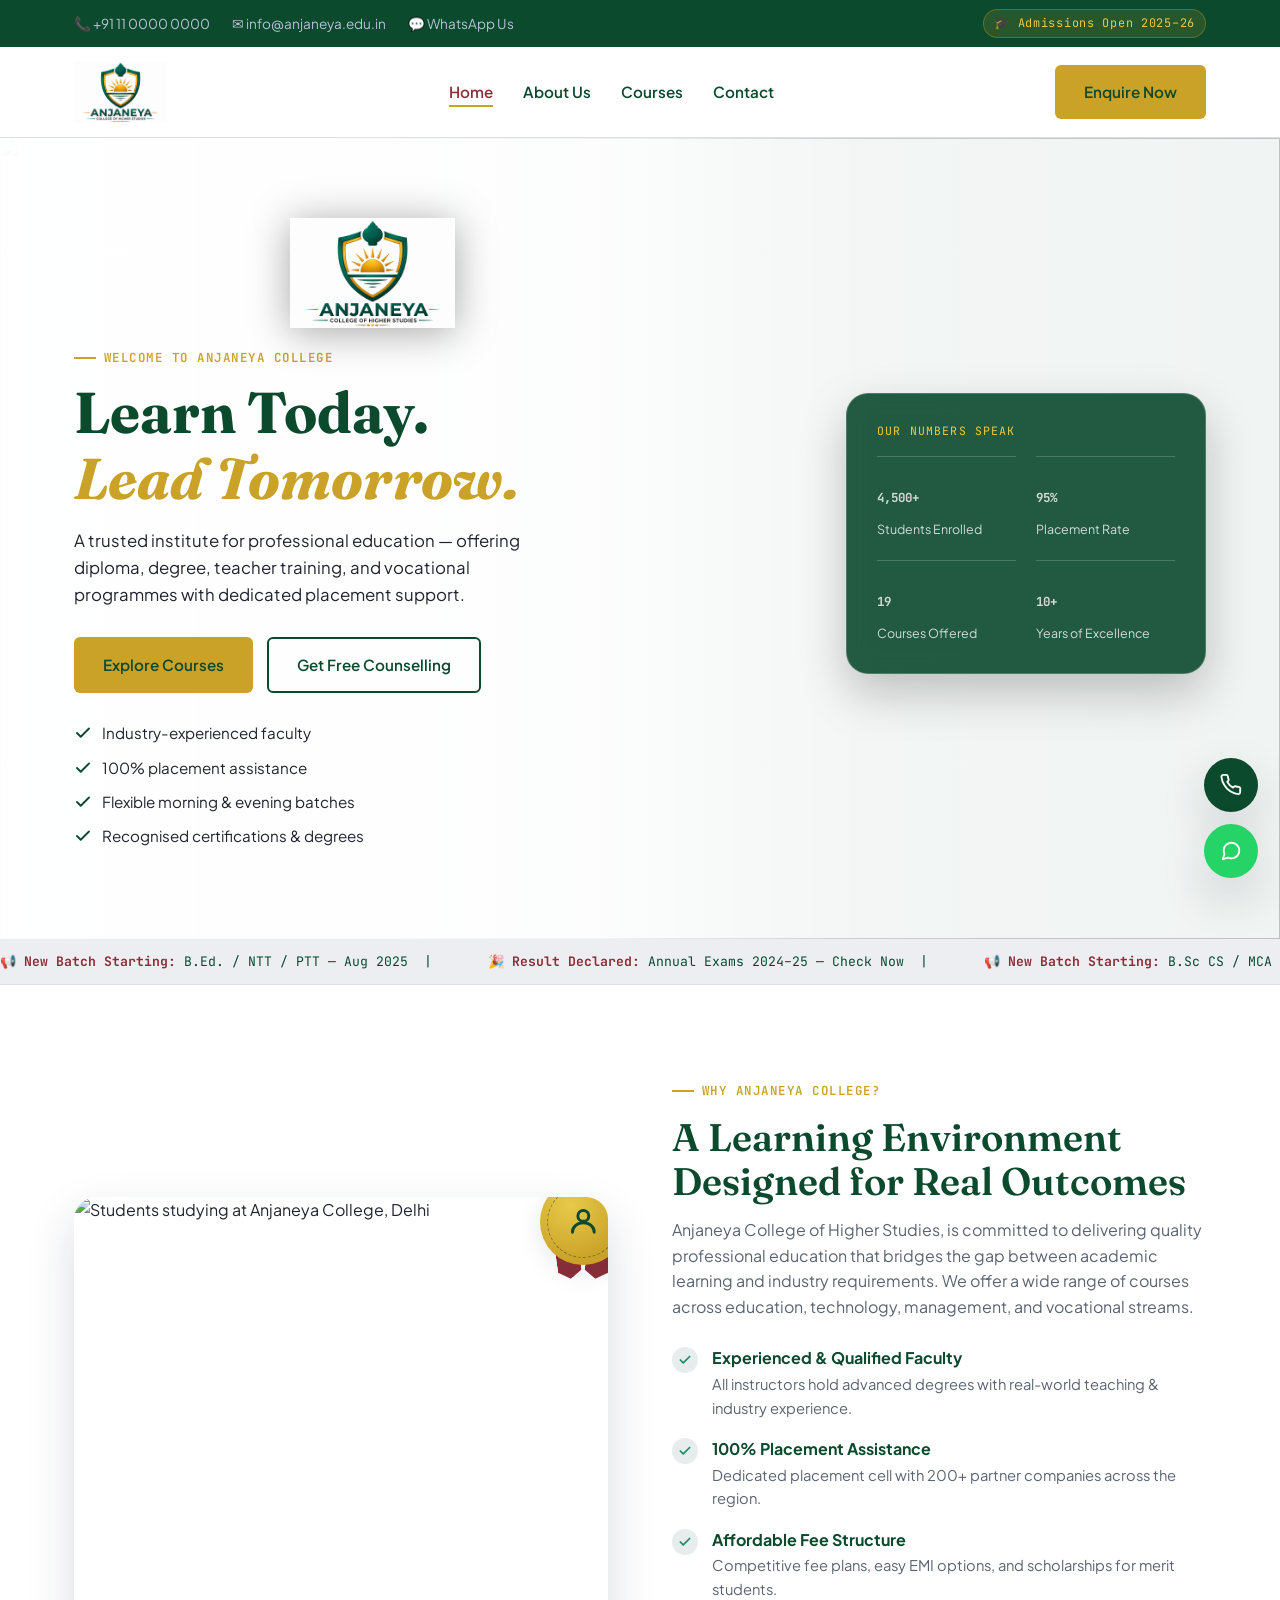
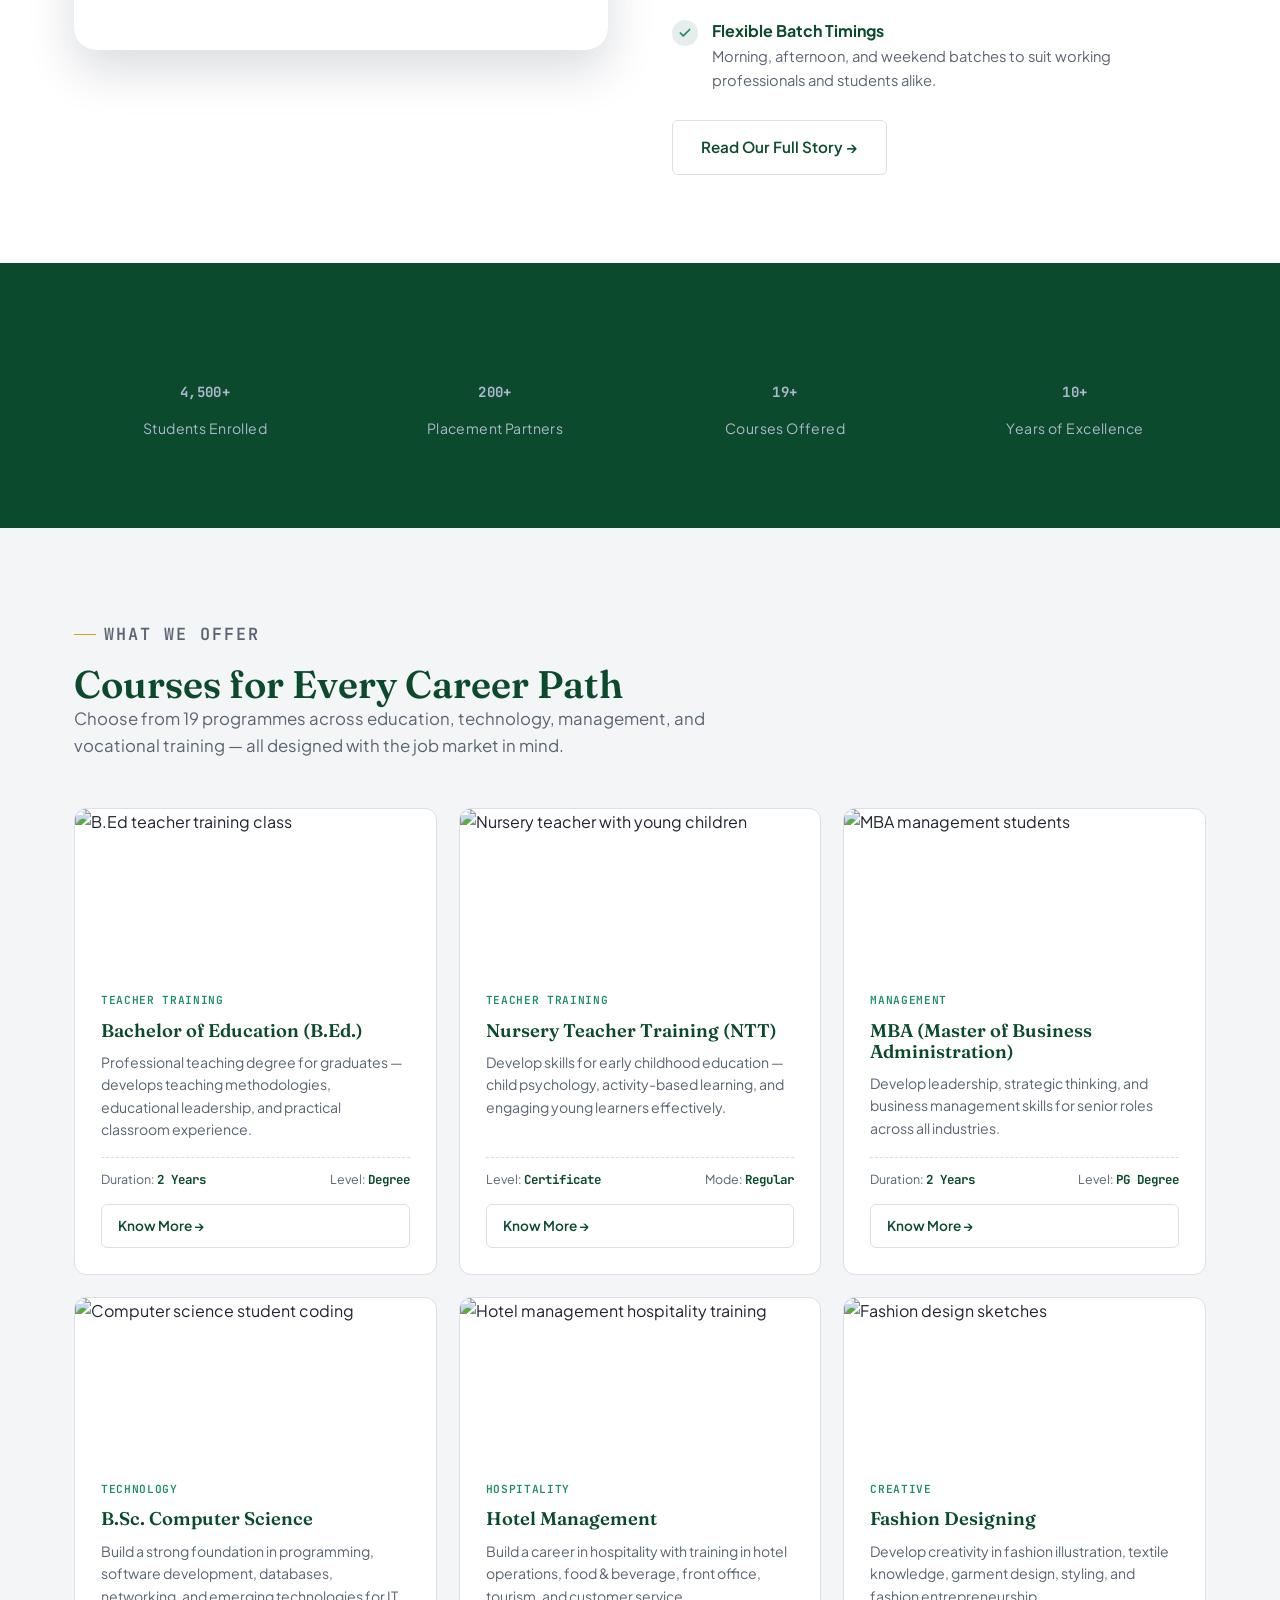
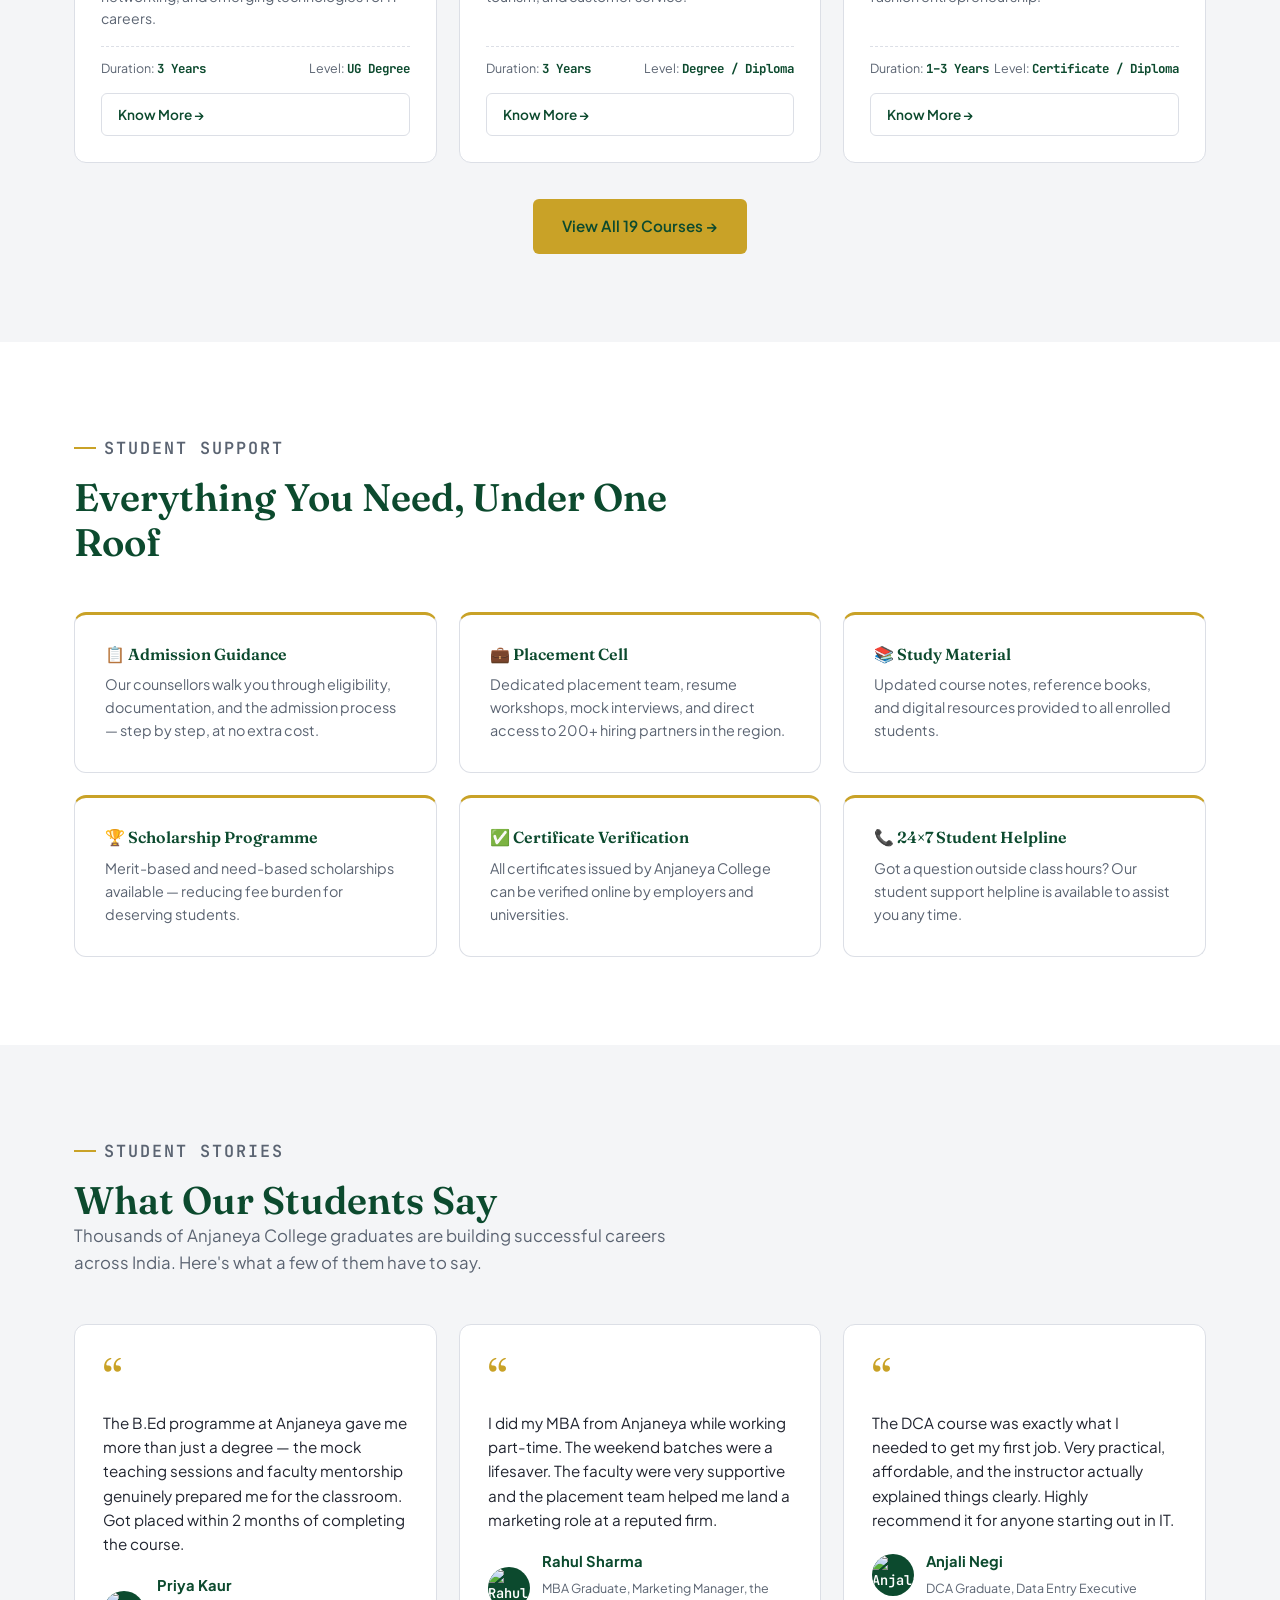
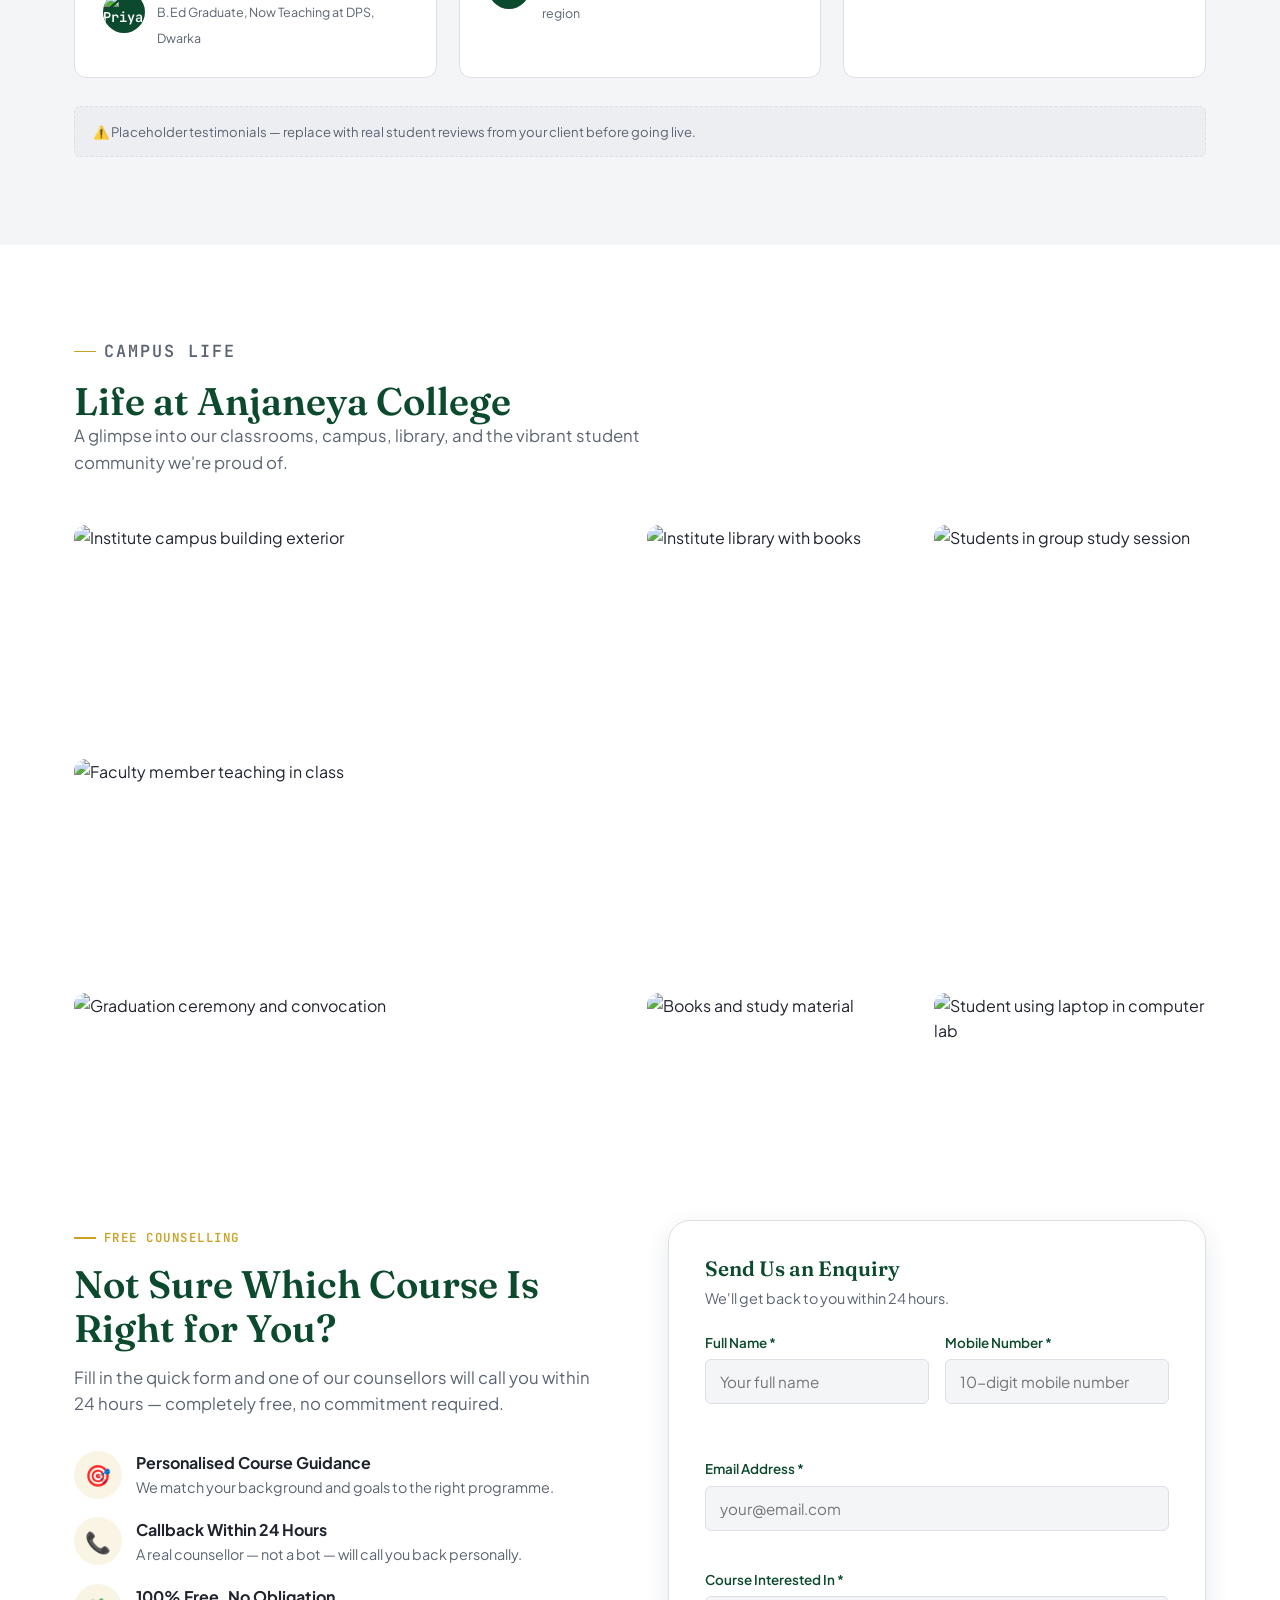
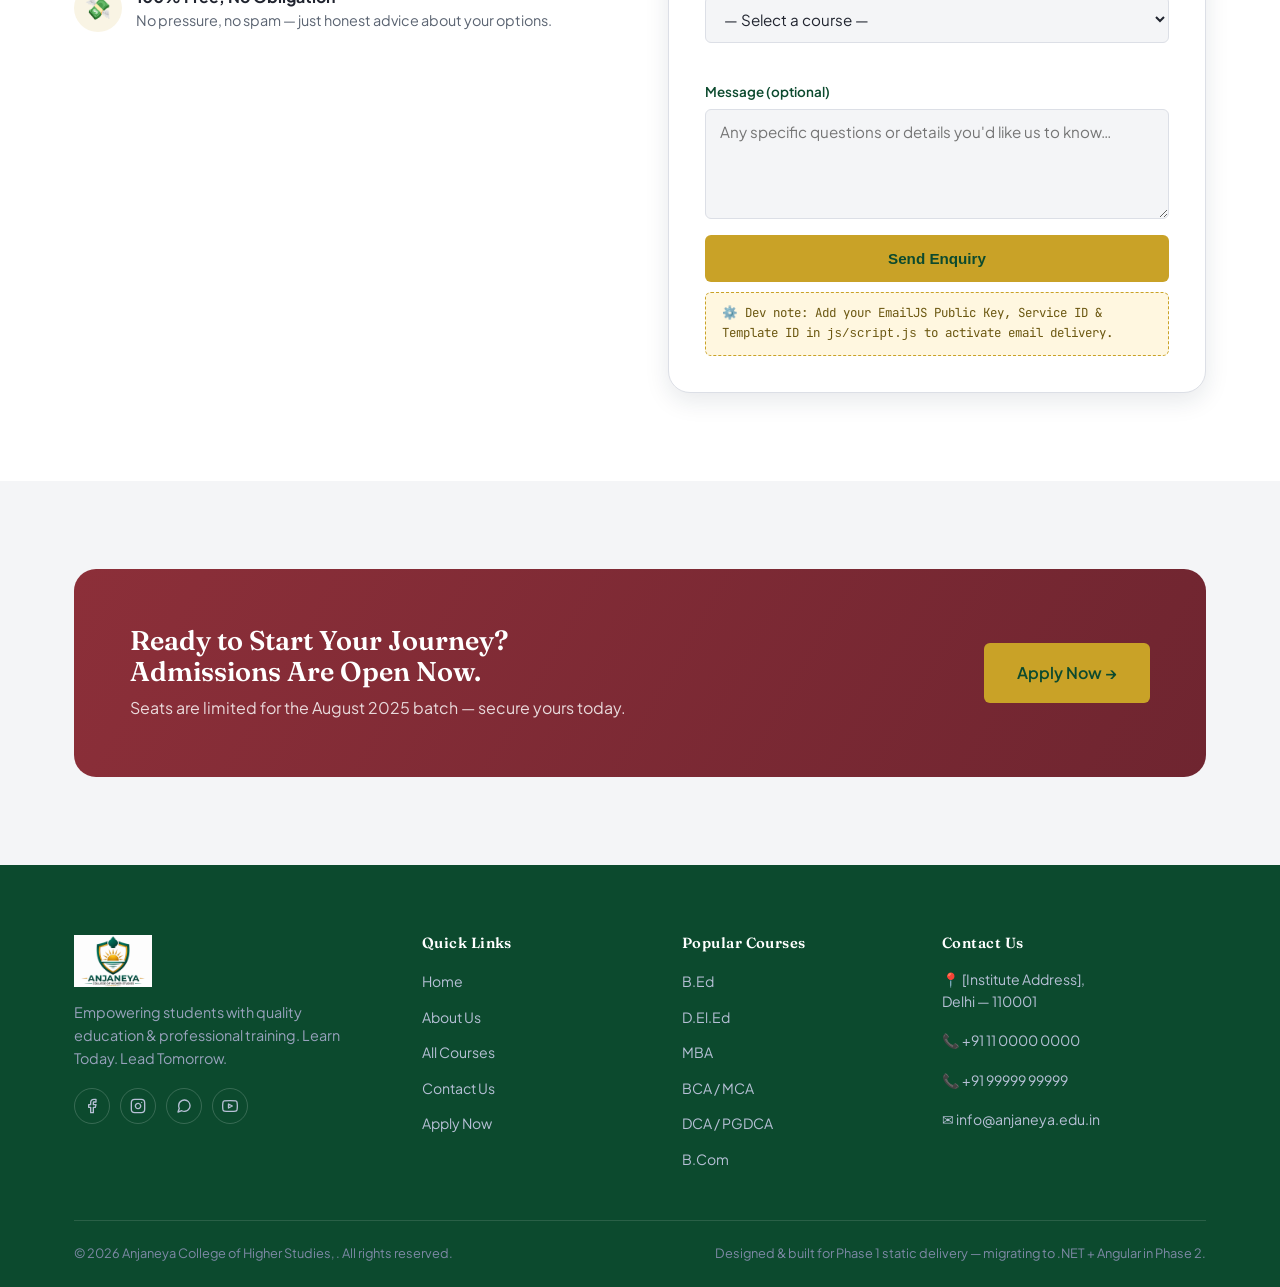
==== commit 54471b99: "Add files via upload" ====
--- a/index.html
+++ b/index.html
@@ -3,8 +3,8 @@
 <head>
   <meta charset="UTF-8" />
   <meta name="viewport" content="width=device-width, initial-scale=1.0" />
-  <title>Anjaneya College of Higher Education — Delhi | Admissions Open 2025</title>
-  <meta name="description" content="Anjaneya College of Higher Education, Delhi — offering professional diploma, degree, and vocational courses with 100% placement support. Enquire now." />
+  <title>Anjaneya College of Higher Studies — Delhi | Admissions Open 2025</title>
+  <meta name="description" content="Anjaneya College of Higher Studies — offering professional diploma, degree, and vocational courses with 100% placement support. Enquire now." />
   <link rel="stylesheet" href="css/style.css" />
   <script src="https://cdn.jsdelivr.net/npm/@emailjs/browser@4/dist/email.min.js"></script>
 </head>
@@ -28,17 +28,7 @@
       <nav class="nav" aria-label="Main navigation">
         <!-- Brand -->
         <a href="index.html" class="brand">
-          <div class="seal seal--sm">
-            <div class="seal__circle">
-              <svg viewBox="0 0 24 24" fill="none" stroke="var(--navy)" stroke-width="2.2" stroke-linecap="round" stroke-linejoin="round" aria-hidden="true">
-                <path d="M22 10v6M2 10l10-5 10 5-10 5z"/><path d="M6 12v5c3 3 9 3 12 0v-5"/>
-              </svg>
-            </div>
-          </div>
-          <div>
-            <div class="brand__name">Anjaneya College</div>
-            <div class="brand__tagline">of Higher Education</div>
-          </div>
+          <img src="images/logo.png" class="brand__logo" alt="Anjaneya College of Higher Studies logo" />
         </a>
 
         <!-- Desktop links -->
@@ -62,14 +52,29 @@
 
   <!-- HERO -->
   <section class="hero">
-    <div class="container">
+
+    <!-- Full-bleed background: college building -->
+    <div class="hero__bg">
+      <img
+        src="https://images.unsplash.com/photo-1562774053-701939374585?auto=format&fit=crop&w=1800&q=85"
+        alt=""
+        aria-hidden="true"
+        loading="eager"
+      />
+      <div class="hero__bg-overlay"></div>
+    </div>
+
+    <div class="container">
+
+      <!-- Left: text content -->
       <div class="hero__content">
+        <img src="images/logo.png" class="hero__logo" alt="Anjaneya College of Higher Studies" />
         <p class="eyebrow hero__eyebrow">Welcome to Anjaneya College</p>
         <h1>Learn Today.<br><em>Lead Tomorrow.</em></h1>
-        <p class="lede">A trusted institute for professional education — offering industry-relevant diploma, degree, and vocational programmes with dedicated placement support.</p>
+        <p class="lede">A trusted institute for professional education — offering diploma, degree, teacher training, and vocational programmes with dedicated placement support.</p>
         <div class="hero__actions">
           <a href="courses.html" class="btn btn-primary">Explore Courses</a>
-          <a href="contact.html#enquiry" class="btn btn-outline">Get Free Counselling</a>
+          <a href="contact.html#enquiry" class="btn btn-hero-outline">Get Free Counselling</a>
         </div>
         <ul class="hero__points" role="list">
           <li>
@@ -82,57 +87,52 @@
           </li>
           <li>
             <svg width="18" height="18" viewBox="0 0 24 24" fill="none" stroke="currentColor" stroke-width="2.5" stroke-linecap="round" stroke-linejoin="round" aria-hidden="true"><polyline points="20 6 9 17 4 12"/></svg>
-            Flexible morning & evening batches
+            Flexible morning &amp; evening batches
           </li>
           <li>
             <svg width="18" height="18" viewBox="0 0 24 24" fill="none" stroke="currentColor" stroke-width="2.5" stroke-linecap="round" stroke-linejoin="round" aria-hidden="true"><polyline points="20 6 9 17 4 12"/></svg>
-            Recognised certifications & degrees
+            Recognised certifications &amp; degrees
           </li>
         </ul>
       </div>
 
-      <div class="hero__image-wrap">
-        <img
-          src="https://images.unsplash.com/photo-1562774053-701939374585?auto=format&fit=crop&w=900&q=80"
-          alt="University campus building"
-          class="hero__img"
-          loading="eager"
-        />
-        <div class="hero__stat-overlay">
-          <div class="hero__stat-grid">
-            <div class="hero__stat">
-              <strong><span data-count="4500" data-suffix="+">0</span></strong>
-              <span>Students Enrolled</span>
-            </div>
-            <div class="hero__stat">
-              <strong><span data-count="95" data-suffix="%">0</span></strong>
-              <span>Placement Rate</span>
-            </div>
-            <div class="hero__stat">
-              <strong><span data-count="40" data-suffix="+">0</span></strong>
-              <span>Courses Offered</span>
-            </div>
-            <div class="hero__stat">
-              <strong><span data-count="10" data-suffix="+">0</span></strong>
-              <span>Years of Excellence</span>
-            </div>
-          </div>
-        </div>
-      </div>
+      <!-- Right: floating stats card -->
+      <div class="hero__stats-card">
+        <p style="font-family:var(--font-mono);font-size:0.72rem;letter-spacing:0.1em;text-transform:uppercase;color:var(--gold-light);margin-bottom:16px;">Our Numbers Speak</p>
+        <div class="hero__stat-grid">
+          <div class="hero__stat">
+            <strong><span data-count="4500" data-suffix="+">0</span></strong>
+            <span>Students Enrolled</span>
+          </div>
+          <div class="hero__stat">
+            <strong><span data-count="95" data-suffix="%">0</span></strong>
+            <span>Placement Rate</span>
+          </div>
+          <div class="hero__stat">
+            <strong><span data-count="19" data-suffix="">0</span></strong>
+            <span>Courses Offered</span>
+          </div>
+          <div class="hero__stat">
+            <strong><span data-count="10" data-suffix="+">0</span></strong>
+            <span>Years of Excellence</span>
+          </div>
+        </div>
+      </div>
+
     </div>
   </section>
 
   <!-- NEWS STRIP -->
   <div class="newsbar" aria-label="Latest announcements">
     <div class="newsbar__track" aria-hidden="true">
-      <span>📢 <b>New Batch Starting:</b> B.Ed. / NTT / PTT — 15 Aug 2025 &nbsp;|&nbsp;</span>
+      <span>📢 <b>New Batch Starting:</b> B.Ed. / NTT / PTT — Aug 2025 &nbsp;|&nbsp;</span>
       <span>🎉 <b>Result Declared:</b> Annual Exams 2024–25 — Check Now &nbsp;|&nbsp;</span>
       <span>📢 <b>New Batch Starting:</b> B.Sc CS / MCA / BBA / MBA — 1 Sep 2025 &nbsp;|&nbsp;</span>
       <span>🏆 <b>Ranked #1:</b> Best Education Institute — Delhi Education Awards 2024 &nbsp;|&nbsp;</span>
       <span>📢 <b>Admission Open:</b> BA / B.Com / B.Sc / MA / M.Com — Apply Now &nbsp;|&nbsp;</span>
       <span>💼 <b>Placement Drive:</b> Campus Recruitment — 22 Aug 2025 &nbsp;|&nbsp;</span>
       <!-- duplicate for seamless loop -->
-      <span>📢 <b>New Batch Starting:</b> B.Ed. / NTT / PTT — 15 Aug 2025 &nbsp;|&nbsp;</span>
+      <span>📢 <b>New Batch Starting:</b> B.Ed. / NTT / PTT — Aug 2025 &nbsp;|&nbsp;</span>
       <span>🎉 <b>Result Declared:</b> Annual Exams 2024–25 — Check Now &nbsp;|&nbsp;</span>
       <span>📢 <b>New Batch Starting:</b> B.Sc CS / MCA / BBA / MBA — 1 Sep 2025 &nbsp;|&nbsp;</span>
       <span>🏆 <b>Ranked #1:</b> Best Education Institute — Delhi Education Awards 2024 &nbsp;|&nbsp;</span>
@@ -147,7 +147,7 @@
       <div class="intro">
         <div class="intro__visual" style="background:none;padding:0;aspect-ratio:4/3.4;position:relative;">
           <img
-            src="https://images.unsplash.com/photo-1523050854058-8df90110c9f1?auto=format&fit=crop&w=800&q=80"
+            src="https://images.unsplash.com/photo-1427504494785-3a9ca7044f45?auto=format&fit=crop&w=800&q=80"
             alt="Students studying at Anjaneya College, Delhi"
             class="intro__img"
             loading="lazy"
@@ -165,7 +165,7 @@
         <div>
           <p class="eyebrow">Why Anjaneya College?</p>
           <h2>A Learning Environment Designed for Real Outcomes</h2>
-          <p style="color:var(--text-muted);margin-top:14px;">Anjaneya College of Higher Education, is committed to delivering quality professional education that bridges the gap between academic learning and industry requirements. We offer a wide range of courses across education, technology, management, and vocational streams.</p>
+          <p style="color:var(--text-muted);margin-top:14px;">Anjaneya College of Higher Studies, is committed to delivering quality professional education that bridges the gap between academic learning and industry requirements. We offer a wide range of courses across education, technology, management, and vocational streams.</p>
           <ul class="usp-list" style="margin-top:26px;" role="list">
             <li>
               <div class="check" aria-hidden="true">
@@ -223,7 +223,7 @@
           <span>Placement Partners</span>
         </div>
         <div class="stat-card">
-          <strong><span data-count="40" data-suffix="+">0</span></strong>
+          <strong><span data-count="19" data-suffix="+">0</span></strong>
           <span>Courses Offered</span>
         </div>
         <div class="stat-card">
@@ -240,7 +240,7 @@
       <div class="section-head">
         <p class="eyebrow">What We Offer</p>
         <h2>Courses for Every Career Path</h2>
-        <p>Choose from 40+ programmes across education, technology, management, and vocational training — all designed with the job market in mind.</p>
+        <p>Choose from 19 programmes across education, technology, management, and vocational training — all designed with the job market in mind.</p>
       </div>
       <div class="course-grid">
 
@@ -254,7 +254,7 @@
         </div>
 
         <div class="course-card">
-          <img class="course-card__img" src="https://images.unsplash.com/photo-1561525140-c2a4cc68e4bd?auto=format&fit=crop&w=600&q=80" alt="Nursery teacher with young children" loading="lazy" />
+          <img class="course-card__img" src="https://images.unsplash.com/photo-1580582932707-520aed937b7b?auto=format&fit=crop&w=600&q=80" alt="Nursery teacher with young children" loading="lazy" />
           <span class="course-card__tag">Teacher Training</span>
           <h4>Nursery Teacher Training (NTT)</h4>
           <p>Develop skills for early childhood education — child psychology, activity-based learning, and engaging young learners effectively.</p>
@@ -300,7 +300,7 @@
 
       </div>
       <div style="margin-top:36px;text-align:center;">
-        <a href="courses.html" class="btn btn-primary">View All 40+ Courses →</a>
+        <a href="courses.html" class="btn btn-primary">View All 19 Courses →</a>
       </div>
     </div>
   </section>
@@ -355,7 +355,7 @@
           <p class="quote">The B.Ed programme at Anjaneya gave me more than just a degree — the mock teaching sessions and faculty mentorship genuinely prepared me for the classroom. Got placed within 2 months of completing the course.</p>
           <div class="testi-card__person">
             <div class="testi-avatar">
-              <img src="https://images.unsplash.com/photo-1531746020798-e6953c6e8e04?auto=format&fit=crop&w=84&h=84&q=80" alt="Priya Kaur" />
+              <img src="https://images.unsplash.com/photo-1438761681033-6461ffad8d80?auto=format&fit=crop&w=84&h=84&q=80" alt="Priya Kaur" />
             </div>
             <div>
               <strong>Priya Kaur</strong>
@@ -406,7 +406,7 @@
       <div class="gallery-grid">
         <!-- Wide top-left: campus building -->
         <img class="g-wide"
-          src="https://images.unsplash.com/photo-1607237138185-eedd9c632b0b?auto=format&fit=crop&w=900&q=80"
+          src="https://images.unsplash.com/photo-1509062522246-3755977927d7?auto=format&fit=crop&w=900&q=80"
           alt="Institute campus building exterior" loading="lazy" />
         <!-- Tall right: library -->
         <img class="g-tall"
@@ -430,7 +430,7 @@
           alt="Books and study material" loading="lazy" />
         <!-- Small: computer lab -->
         <img
-          src="https://images.unsplash.com/photo-1571260899304-425eee4c7efc?auto=format&fit=crop&w=500&q=80"
+          src="https://images.unsplash.com/photo-1517694712202-14dd9538aa97?auto=format&fit=crop&w=500&q=80"
           alt="Student using laptop in computer lab" loading="lazy" />
       </div>
     </div>
@@ -550,19 +550,9 @@
       <div class="footer-grid">
         <div class="footer-brand">
           <a href="index.html" class="brand">
-            <div class="seal seal--sm">
-              <div class="seal__circle">
-                <svg viewBox="0 0 24 24" fill="none" stroke="var(--navy)" stroke-width="2.2" stroke-linecap="round" stroke-linejoin="round" aria-hidden="true">
-                  <path d="M22 10v6M2 10l10-5 10 5-10 5z"/><path d="M6 12v5c3 3 9 3 12 0v-5"/>
-                </svg>
-              </div>
-            </div>
-            <div>
-              <div class="brand__name">Anjaneya College</div>
-              <div class="brand__tagline" style="color:#7E89A6;">of Higher Education</div>
-            </div>
+            <img src="images/logo.png" class="footer__logo" alt="Anjaneya College of Higher Studies logo" />
           </a>
-          <p>Empowering students  with quality professional education since 2014. Empowering careers through quality education &amp; professional training.</p>
+          <p>Empowering students with quality education &amp; professional training. Learn Today. Lead Tomorrow.</p>
           <div class="footer-social" aria-label="Social media links">
             <a href="#" aria-label="Facebook">
               <svg width="16" height="16" viewBox="0 0 24 24" fill="none" stroke="currentColor" stroke-width="2" stroke-linecap="round" stroke-linejoin="round" aria-hidden="true"><path d="M18 2h-3a5 5 0 0 0-5 5v3H7v4h3v8h4v-8h3l1-4h-4V7a1 1 0 0 1 1-1h3z"/></svg>
@@ -616,7 +606,7 @@
       </div>
 
       <div class="footer-bottom">
-        <span>© <span id="year"></span> Anjaneya College of Higher Education, . All rights reserved.</span>
+        <span>© <span id="year"></span> Anjaneya College of Higher Studies, . All rights reserved.</span>
         <span>Designed &amp; built for Phase 1 static delivery — migrating to .NET + Angular in Phase 2.</span>
       </div>
     </div>
--- a/css/style.css
+++ b/css/style.css
@@ -9,12 +9,12 @@
 @import url('https://fonts.googleapis.com/css2?family=Fraunces:ital,opsz,wght@0,9..144,400;0,9..144,500;0,9..144,600;0,9..144,700;1,9..144,500&family=Plus+Jakarta+Sans:wght@400;500;600;700;800&family=JetBrains+Mono:wght@400;500;600&display=swap');
 
 :root {
-  --navy: #16233E;
-  --navy-light: #223158;
-  --navy-soft: #2C3D66;
+  --navy: #0C4A2E;
+  --navy-light: #1A6B43;
+  --navy-soft: #245C3A;
   --gold: #C9A227;
-  --gold-light: #E0BE52;
-  --teal: #2F6F62;
+  --gold-light: #E8C94A;
+  --teal: #1E8C68;
   --maroon: #8C2F39;
   --bg: #F4F5F7;
   --bg-alt: #FFFFFF;
@@ -204,6 +204,9 @@
 .brand { display: flex; align-items: center; gap: 12px; }
 .brand__name { font-family: var(--font-display); font-weight: 700; font-size: 1.25rem; color: var(--navy); line-height: 1.1; }
 .brand__tagline { font-family: var(--font-mono); font-size: 0.68rem; letter-spacing: 0.08em; text-transform: uppercase; color: var(--text-muted); }
+.brand__logo { height: 62px; width: auto; object-fit: contain; flex-shrink: 0; }
+.hero__logo  { height: 120px; width: auto; object-fit: contain; filter: drop-shadow(0 4px 20px rgba(0,0,0,0.35)); }
+.footer__logo { height: 52px; width: auto; object-fit: contain; }
 
 .nav__links { display: flex; align-items: center; gap: 30px; }
 .nav__links a {
@@ -225,46 +228,119 @@
 }
 .nav__toggle span { width: 24px; height: 2px; background: var(--navy); }
 
-/* ---------- Hero ---------- */
+/* ---------- Hero — full building background ---------- */
 .hero {
   position: relative;
-  background: linear-gradient(160deg, var(--navy) 0%, var(--navy-soft) 60%, var(--navy-light) 100%);
+  overflow: hidden;
+  padding: 80px 0 90px;
+  min-height: 560px;
+  display: flex;
+  align-items: center;
+  background: #f0f4f2; /* fallback while image loads */
+}
+
+/* Background image layer */
+.hero__bg {
+  position: absolute;
+  inset: 0;
+  z-index: 0;
+}
+.hero__bg img {
+  width: 100%; height: 100%;
+  object-fit: cover;
+  object-position: center right;
+  display: block;
+}
+/* White gradient from left → transparent right so text stays readable */
+.hero__bg-overlay {
+  position: absolute;
+  inset: 0;
+  background: linear-gradient(
+    to right,
+    rgba(255,255,255,0.97) 0%,
+    rgba(255,255,255,0.94) 30%,
+    rgba(255,255,255,0.78) 48%,
+    rgba(255,255,255,0.18) 68%,
+    rgba(255,255,255,0.0) 100%
+  );
+}
+
+/* Grid: text left, stats card right */
+.hero .container {
+  position: relative;
+  z-index: 2;
+  display: grid;
+  grid-template-columns: 1.1fr 0.9fr;
+  gap: 48px;
+  align-items: center;
+  width: 100%;
+}
+
+/* Text — dark on light background */
+.hero__content { display: flex; flex-direction: column; gap: 0; }
+.hero h1 { color: var(--navy); margin-bottom: 16px; }
+.hero h1 em { font-style: italic; color: var(--gold); }
+.hero p.lede { color: var(--text); font-size: 1.05rem; max-width: 500px; margin-bottom: 28px; }
+.hero__eyebrow { color: var(--gold); margin-bottom: 12px; }
+.hero__eyebrow::before { background: var(--gold); }
+.hero__logo { height: 110px; width: auto; object-fit: contain; margin-bottom: 20px; }
+.hero__actions { display: flex; gap: 14px; flex-wrap: wrap; margin-bottom: 28px; }
+.hero__points { display: flex; flex-direction: column; gap: 10px; }
+.hero__points li { display: flex; align-items: center; gap: 10px; font-size: 0.95rem; color: var(--text); }
+.hero__points svg { flex-shrink: 0; color: var(--navy); }
+
+/* Outline button override for light hero background */
+.btn-hero-outline {
+  display: inline-flex; align-items: center; gap: 8px;
+  padding: 14px 28px; border-radius: var(--radius-sm);
+  font-weight: 600; font-size: 0.95rem; cursor: pointer;
+  background: transparent;
+  border: 2px solid var(--navy);
+  color: var(--navy);
+  transition: background 0.15s, color 0.15s, transform 0.15s;
+}
+.btn-hero-outline:hover {
+  background: var(--navy);
   color: #fff;
-  overflow: hidden;
-  padding: 90px 0 110px;
-}
-.hero::before {
-  content: "";
-  position: absolute; inset: 0;
-  background-image:
-    radial-gradient(circle at 85% 15%, rgba(201,162,39,0.18), transparent 45%),
-    radial-gradient(circle at 10% 90%, rgba(47,111,98,0.25), transparent 40%);
-}
-.hero .container { position: relative; display: grid; grid-template-columns: 1.15fr 0.85fr; gap: 56px; align-items: center; }
-.hero__eyebrow { color: var(--gold-light); }
-.hero__eyebrow::before { background: var(--gold-light); }
-.hero h1 { color: #fff; margin-bottom: 18px; }
-.hero h1 em { font-style: italic; color: var(--gold-light); }
-.hero p.lede { color: #C3CADC; font-size: 1.12rem; max-width: 520px; margin-bottom: 32px; }
-.hero__actions { display: flex; gap: 16px; flex-wrap: wrap; margin-bottom: 40px; }
-.hero__points { display: flex; flex-direction: column; gap: 12px; }
-.hero__points li { display: flex; align-items: center; gap: 10px; font-size: 0.95rem; color: #DCE2EF; }
-.hero__points svg { flex-shrink: 0; color: var(--gold-light); }
-
-.hero__panel {
-  background: rgba(255,255,255,0.06);
-  border: 1px solid rgba(255,255,255,0.14);
+  transform: translateY(-2px);
+}
+
+/* Floating stats card — right side */
+.hero__stats-card {
+  background: rgba(12, 74, 46, 0.90);
+  backdrop-filter: blur(14px);
+  -webkit-backdrop-filter: blur(14px);
   border-radius: var(--radius-lg);
-  padding: 36px;
-  backdrop-filter: blur(6px);
-}
-.hero__panel-head { display: flex; align-items: center; gap: 16px; margin-bottom: 22px; }
-.hero__panel-head h3 { color: #fff; font-size: 1.1rem; }
-.hero__panel-head p { color: #B7C0D6; font-size: 0.85rem; margin-top: 2px; }
-.hero__stat-grid { display: grid; grid-template-columns: 1fr 1fr; gap: 18px; }
-.hero__stat { border-top: 1px solid rgba(255,255,255,0.14); padding-top: 14px; }
-.hero__stat strong { font-family: var(--font-mono); font-size: 1.6rem; color: var(--gold-light); display: block; }
-.hero__stat span { font-size: 0.8rem; color: #AEB7CC; }
+  padding: 28px 30px;
+  border: 1px solid rgba(255,255,255,0.2);
+  box-shadow: 0 20px 48px rgba(0,0,0,0.22);
+  justify-self: end;
+  width: 100%;
+  max-width: 360px;
+}
+.hero__stat-grid { display: grid; grid-template-columns: 1fr 1fr; gap: 20px; }
+.hero__stat { border-top: 1px solid rgba(255,255,255,0.18); padding-top: 14px; }
+.hero__stat strong { font-family: var(--font-mono); font-size: 1.7rem; color: var(--gold-light); display: block; }
+.hero__stat span { font-size: 0.78rem; color: rgba(255,255,255,0.78); }
+
+/* Responsive */
+@media (max-width: 980px) {
+  .hero .container { grid-template-columns: 1fr; gap: 32px; }
+  .hero__bg-overlay {
+    background: linear-gradient(
+      to bottom,
+      rgba(255,255,255,0.97) 0%,
+      rgba(255,255,255,0.95) 55%,
+      rgba(255,255,255,0.75) 80%,
+      rgba(255,255,255,0.30) 100%
+    );
+  }
+  .hero__stats-card { max-width: 100%; justify-self: stretch; }
+}
+@media (max-width: 600px) {
+  .hero { padding: 56px 0 64px; min-height: auto; }
+  .hero__logo { height: 80px; }
+}
 
 /* ---------- Marquee / news strip ---------- */
 .newsbar { background: var(--paper); border-bottom: 1px solid var(--border); overflow: hidden; }
@@ -485,28 +561,6 @@
 .fab--whatsapp { background: #25D366; }
 .fab:hover { transform: scale(1.06); }
 
-/* ---------- Hero image panel ---------- */
-.hero__image-wrap {
-  position: relative;
-  border-radius: var(--radius-lg);
-  overflow: hidden;
-  box-shadow: var(--shadow-lg);
-  aspect-ratio: 4 / 3.6;
-}
-.hero__img {
-  width: 100%; height: 100%;
-  object-fit: cover; display: block;
-  transition: transform 6s ease;
-}
-.hero__image-wrap:hover .hero__img { transform: scale(1.04); }
-.hero__stat-overlay {
-  position: absolute; bottom: 0; left: 0; right: 0;
-  background: rgba(14, 22, 44, 0.86);
-  backdrop-filter: blur(10px);
-  -webkit-backdrop-filter: blur(10px);
-  padding: 20px 24px;
-}
-
 /* ---------- Intro image ---------- */
 .intro__img {
   width: 100%; height: 100%;
@@ -603,7 +657,6 @@
 
 /* ---------- Responsive ---------- */
 @media (max-width: 980px) {
-  .hero .container { grid-template-columns: 1fr; }
   .intro { grid-template-columns: 1fr; }
   .enquiry-block { grid-template-columns: 1fr; }
   .course-grid { grid-template-columns: repeat(2, 1fr); }
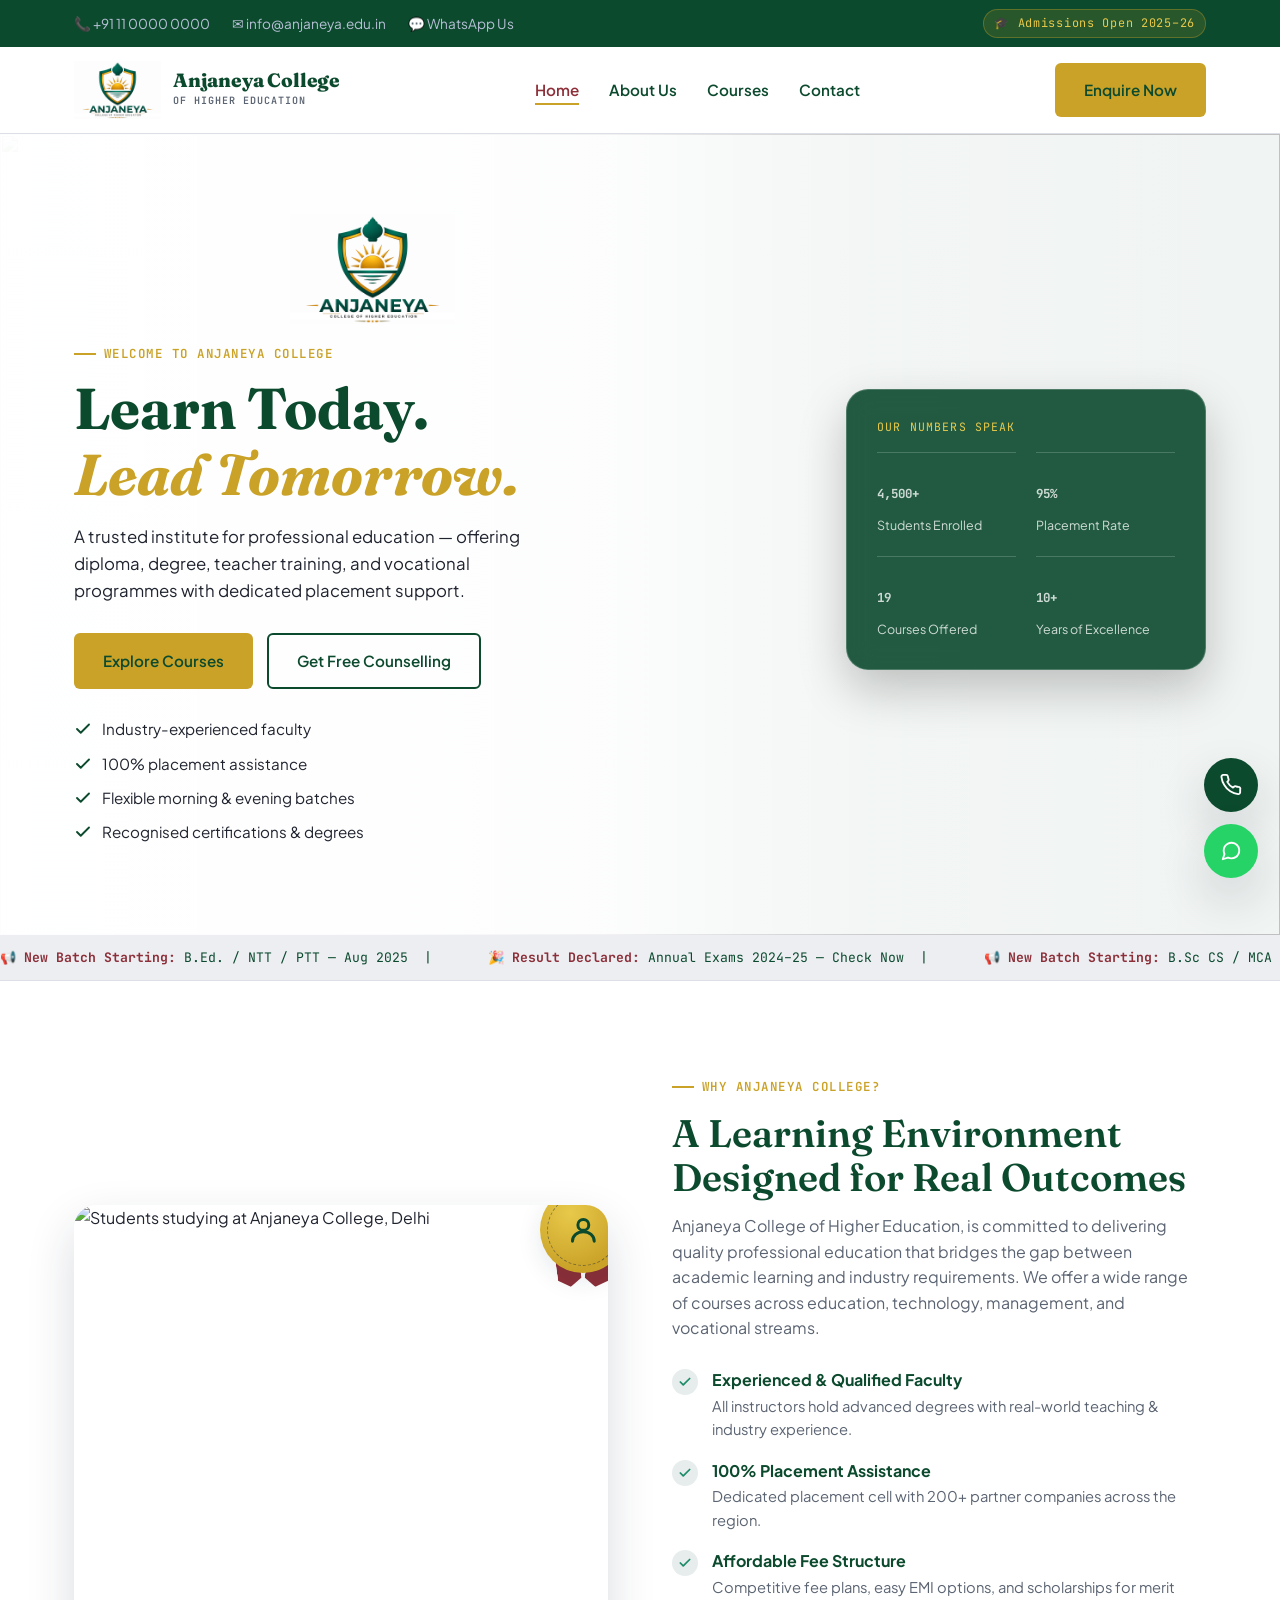
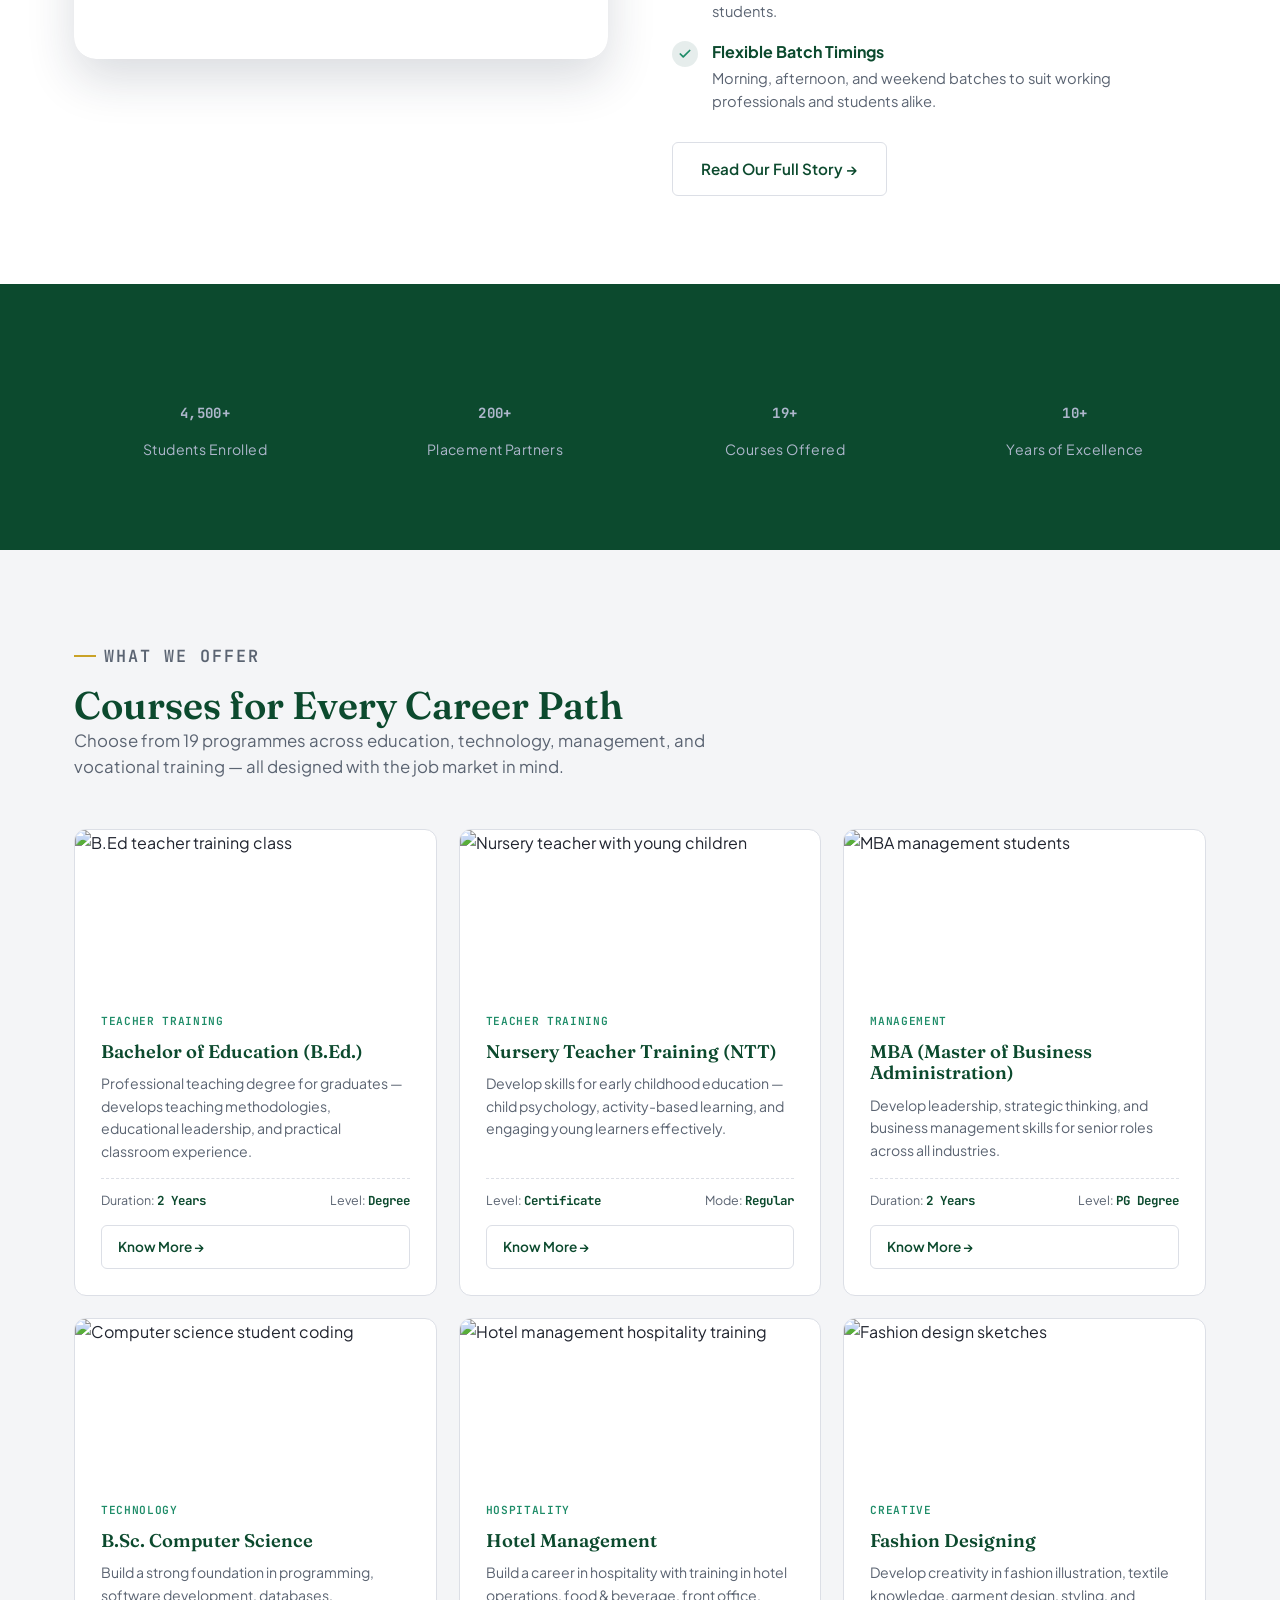
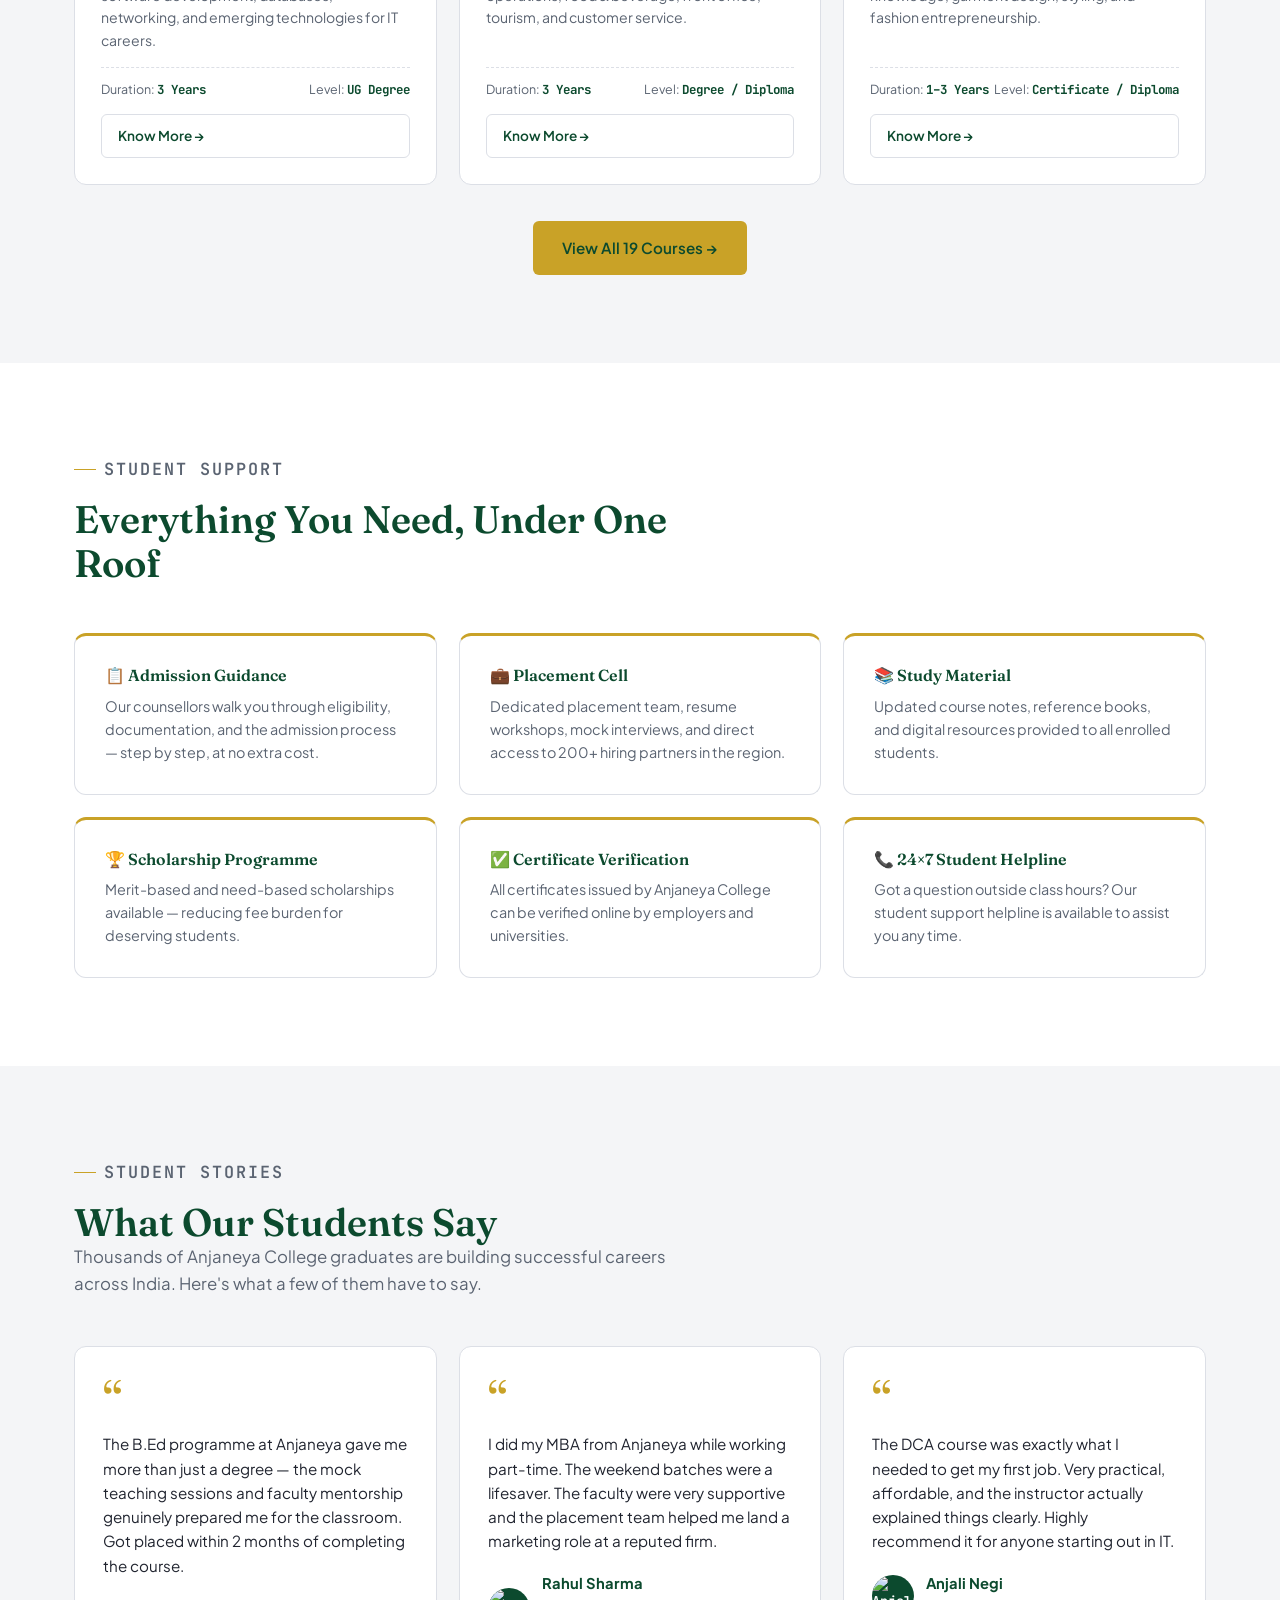
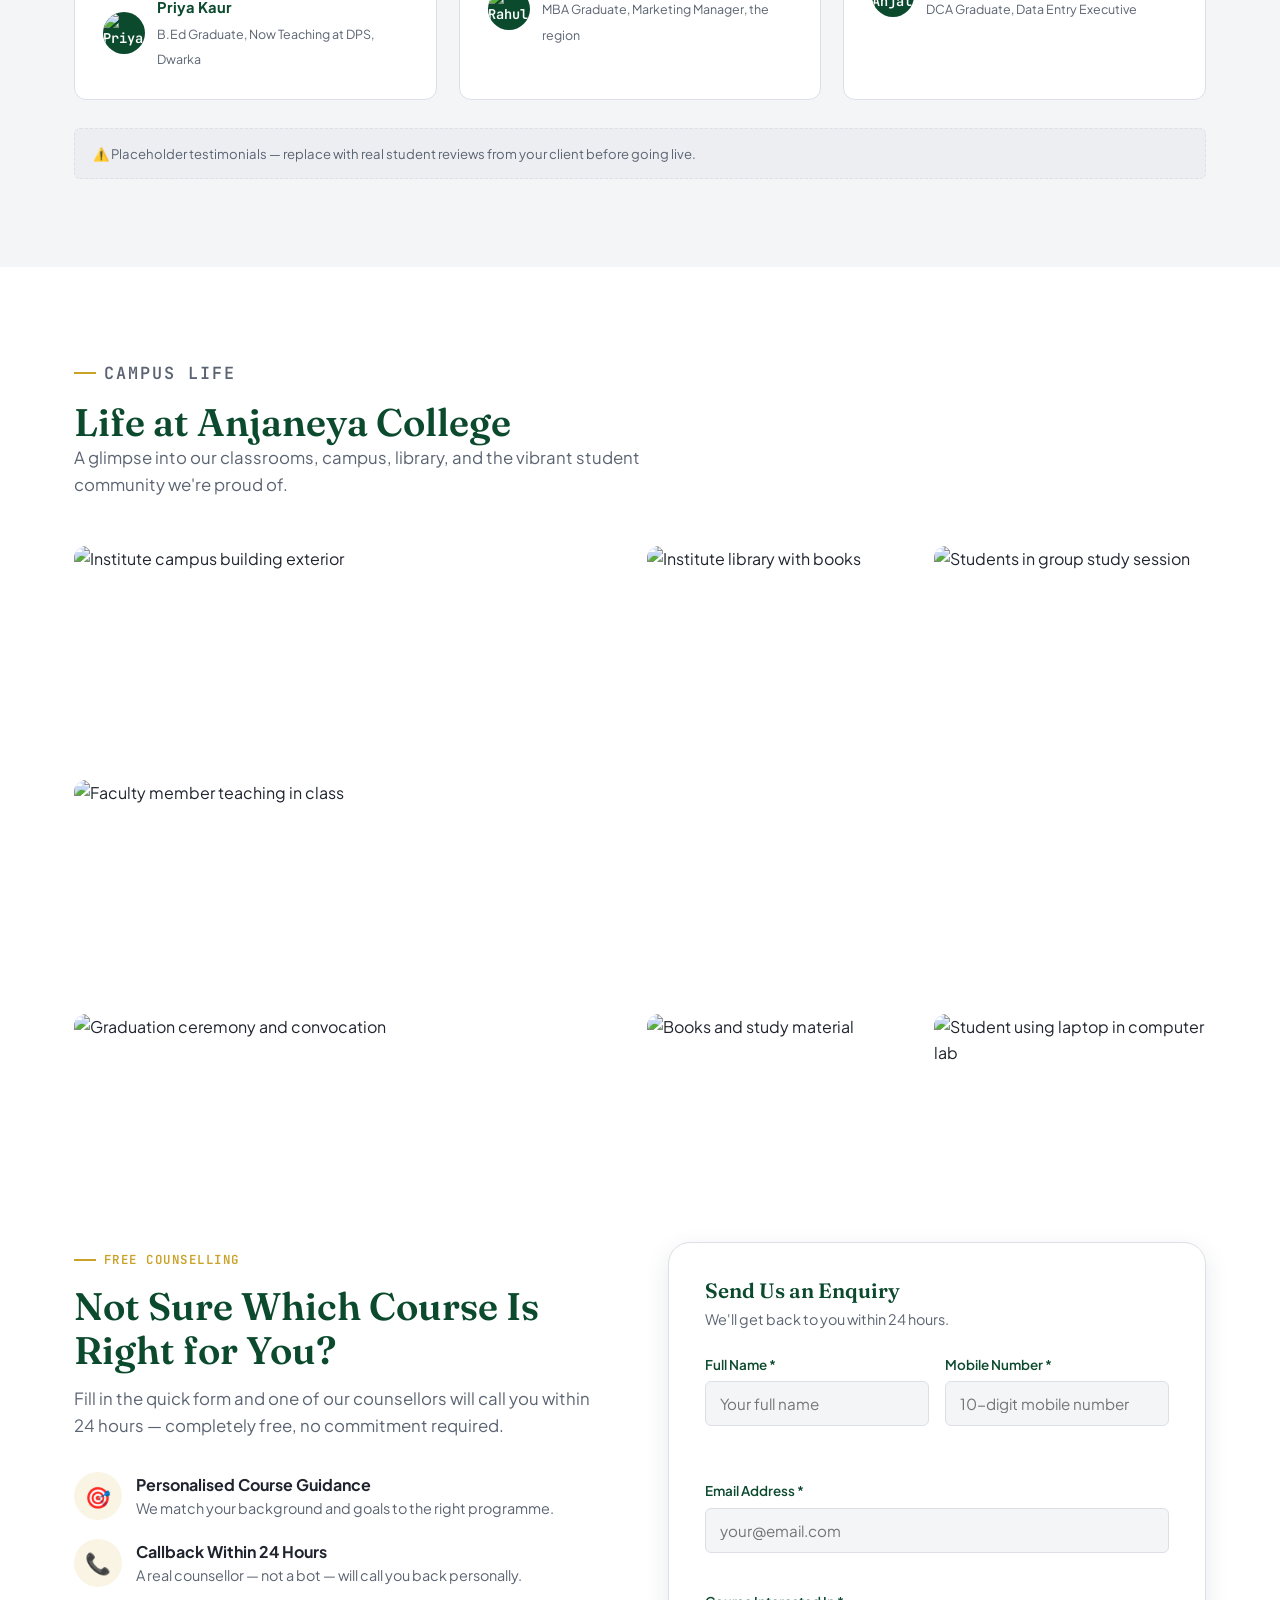
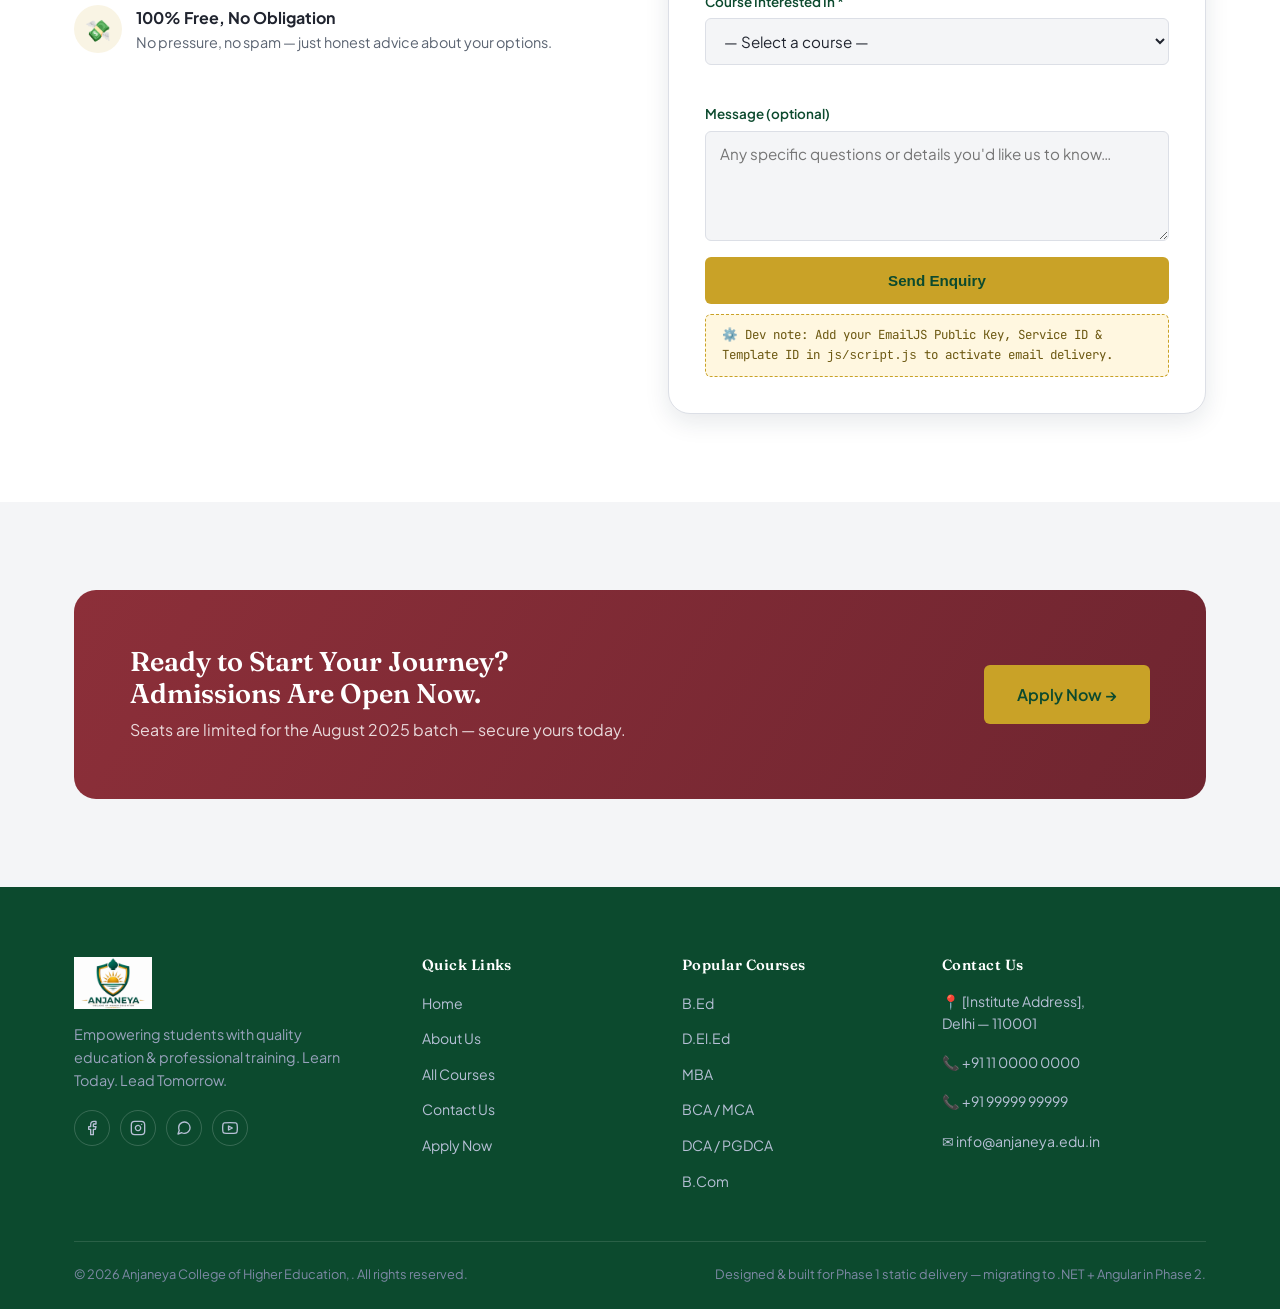
==== commit d73ba800: "New fixes" ====
--- a/index.html
+++ b/index.html
@@ -2,11 +2,63 @@
 <html lang="en">
 <head>
   <meta charset="UTF-8" />
-  <meta name="viewport" content="width=device-width, initial-scale=1.0" />
-  <title>Anjaneya College of Higher Studies — Delhi | Admissions Open 2025</title>
-  <meta name="description" content="Anjaneya College of Higher Studies — offering professional diploma, degree, and vocational courses with 100% placement support. Enquire now." />
+  <meta name="theme-color" content="#0C4A2E" />
+  <meta name="viewport" content="width=device-width, initial-scale=1.0, viewport-fit=cover" />
+  <title>Anjaneya College of Higher Education | Learn Today. Lead Tomorrow.</title>
+  <meta name="description" content="Anjaneya College of Higher Education, Delhi — offering 19 professional programmes in teacher training, management, technology, arts, commerce, science and skill development. 100% placement support. Admissions open 2025." />
   <link rel="stylesheet" href="css/style.css" />
   <script src="https://cdn.jsdelivr.net/npm/@emailjs/browser@4/dist/email.min.js"></script>
+  <!-- ═══ SEO & Social ═══ -->
+  <meta name="robots" content="index, follow" />
+  <meta name="author" content="Anjaneya College of Higher Education" />
+  <meta name="keywords" content="Anjaneya College, higher education Delhi, B.Ed college Delhi, NTT PTT course, teacher training Delhi, MBA college Delhi, BBA BCA, hotel management, fashion designing course, admissions 2025" />
+  <link rel="canonical" href="https://www.anjaneya.edu.in/" />
+  <!-- Open Graph -->
+  <meta property="og:type" content="website" />
+  <meta property="og:site_name" content="Anjaneya College of Higher Education" />
+  <meta property="og:title" content="Anjaneya College of Higher Education | Learn Today. Lead Tomorrow." />
+  <meta property="og:description" content="Anjaneya College of Higher Education, Delhi — offering 19 professional programmes in teacher training, management, technology, arts, commerce, science and skill development. 100% placement support. Admissions open 2025." />
+  <meta property="og:url" content="https://www.anjaneya.edu.in/" />
+  <meta property="og:image" content="https://www.anjaneya.edu.in/images/logo.png" />
+  <meta property="og:image:width" content="800" />
+  <meta property="og:image:height" content="600" />
+  <meta property="og:locale" content="en_IN" />
+  <!-- Twitter Card -->
+  <meta name="twitter:card" content="summary_large_image" />
+  <meta name="twitter:title" content="Anjaneya College of Higher Education | Learn Today. Lead Tomorrow." />
+  <meta name="twitter:description" content="Anjaneya College of Higher Education, Delhi — offering 19 professional programmes in teacher training, management, technology, arts, commerce, science and skill development. 100% placement support. Admissions open 2025." />
+  <meta name="twitter:image" content="https://www.anjaneya.edu.in/images/logo.png" />
+  <!-- Schema.org JSON-LD -->
+  <script type="application/ld+json">
+{
+    "@context": "https://schema.org",
+    "@type": "CollegeOrUniversity",
+    "name": "Anjaneya College of Higher Education",
+    "url": "https://www.anjaneya.edu.in",
+    "logo": "https://www.anjaneya.edu.in/images/logo.png",
+    "image": "https://www.anjaneya.edu.in/images/logo.png",
+    "description": "Anjaneya College of Higher Education offers 19 professional programmes including teacher training, management, technology, arts, commerce, science and skill development courses.",
+    "address": {
+        "@type": "PostalAddress",
+        "addressLocality": "Delhi",
+        "addressRegion": "Delhi",
+        "addressCountry": "IN"
+    },
+    "telephone": "+91-11-0000-0000",
+    "email": "info@anjaneya.edu.in",
+    "foundingDate": "2014",
+    "numberOfEmployees": {
+        "@type": "QuantitativeValue",
+        "value": 50
+    },
+    "hasOfferCatalog": {
+        "@type": "OfferCatalog",
+        "name": "Courses at Anjaneya College",
+        "numberOfItems": 19
+    },
+    "sameAs": []
+}
+  </script>
 </head>
 <body>
 
@@ -28,7 +80,11 @@
       <nav class="nav" aria-label="Main navigation">
         <!-- Brand -->
         <a href="index.html" class="brand">
-          <img src="images/logo.png" class="brand__logo" alt="Anjaneya College of Higher Studies logo" />
+          <img src="images/logo.png" class="brand__logo" alt="Anjaneya College of Higher Education logo" />
+          <div class="brand__text">
+            <span class="brand__name">Anjaneya College</span>
+            <span class="brand__tagline">of Higher Education</span>
+          </div>
         </a>
 
         <!-- Desktop links -->
@@ -68,7 +124,7 @@
 
       <!-- Left: text content -->
       <div class="hero__content">
-        <img src="images/logo.png" class="hero__logo" alt="Anjaneya College of Higher Studies" />
+        <img src="images/logo.png" class="hero__logo" alt="Anjaneya College of Higher Education" />
         <p class="eyebrow hero__eyebrow">Welcome to Anjaneya College</p>
         <h1>Learn Today.<br><em>Lead Tomorrow.</em></h1>
         <p class="lede">A trusted institute for professional education — offering diploma, degree, teacher training, and vocational programmes with dedicated placement support.</p>
@@ -165,7 +221,7 @@
         <div>
           <p class="eyebrow">Why Anjaneya College?</p>
           <h2>A Learning Environment Designed for Real Outcomes</h2>
-          <p style="color:var(--text-muted);margin-top:14px;">Anjaneya College of Higher Studies, is committed to delivering quality professional education that bridges the gap between academic learning and industry requirements. We offer a wide range of courses across education, technology, management, and vocational streams.</p>
+          <p style="color:var(--text-muted);margin-top:14px;">Anjaneya College of Higher Education, is committed to delivering quality professional education that bridges the gap between academic learning and industry requirements. We offer a wide range of courses across education, technology, management, and vocational streams.</p>
           <ul class="usp-list" style="margin-top:26px;" role="list">
             <li>
               <div class="check" aria-hidden="true">
@@ -550,7 +606,7 @@
       <div class="footer-grid">
         <div class="footer-brand">
           <a href="index.html" class="brand">
-            <img src="images/logo.png" class="footer__logo" alt="Anjaneya College of Higher Studies logo" />
+            <img src="images/logo.png" class="footer__logo" alt="Anjaneya College of Higher Education logo" />
           </a>
           <p>Empowering students with quality education &amp; professional training. Learn Today. Lead Tomorrow.</p>
           <div class="footer-social" aria-label="Social media links">
@@ -606,7 +662,7 @@
       </div>
 
       <div class="footer-bottom">
-        <span>© <span id="year"></span> Anjaneya College of Higher Studies, . All rights reserved.</span>
+        <span>© <span id="year"></span> Anjaneya College of Higher Education, . All rights reserved.</span>
         <span>Designed &amp; built for Phase 1 static delivery — migrating to .NET + Angular in Phase 2.</span>
       </div>
     </div>
--- a/css/style.css
+++ b/css/style.css
@@ -38,7 +38,11 @@
 
 * { box-sizing: border-box; margin: 0; padding: 0; }
 
-html { scroll-behavior: smooth; }
+html {
+  scroll-behavior: smooth;
+  overflow-x: hidden;   /* ← prevent any element pushing page wider */
+  max-width: 100%;
+}
 
 @media (prefers-reduced-motion: reduce) {
   html { scroll-behavior: auto; }
@@ -51,6 +55,8 @@
   background: var(--bg);
   line-height: 1.6;
   -webkit-font-smoothing: antialiased;
+  overflow-x: hidden;   /* ← belt-and-braces on body too */
+  width: 100%;
 }
 
 img { max-width: 100%; display: block; }
@@ -68,7 +74,13 @@
 h2 { font-size: clamp(1.8rem, 3vw, 2.5rem); }
 h3 { font-size: 1.3rem; }
 
-.container { max-width: var(--container); margin: 0 auto; padding: 0 24px; }
+.container {
+  max-width: var(--container);
+  width: 100%;
+  margin: 0 auto;
+  padding: 0 24px;
+  box-sizing: border-box;
+}
 
 .eyebrow {
   font-family: var(--font-mono);
@@ -89,9 +101,9 @@
   display: inline-block;
 }
 
-.section { padding: 88px 0; }
-.section--alt { background: var(--bg-alt); }
-.section--navy { background: var(--navy); color: #DCE2EF; }
+.section { padding: 88px 0; overflow: hidden; width: 100%; }
+.section--alt { background: var(--bg-alt); overflow: hidden; }
+.section--navy { background: var(--navy); color: #DCE2EF; overflow: hidden; }
 .section--navy h2, .section--navy h3 { color: #fff; }
 .section-head { max-width: 640px; margin-bottom: 48px; }
 .section-head p { color: var(--text-muted); font-size: 1.05rem; }
@@ -172,11 +184,15 @@
   background: var(--navy);
   color: #B7C0D6;
   font-size: 0.85rem;
+  overflow: hidden;
+  width: 100%;
 }
 .topbar .container {
   display: flex; align-items: center; justify-content: space-between;
   padding-top: 9px; padding-bottom: 9px;
   flex-wrap: wrap; gap: 8px;
+  width: 100%;
+  overflow: hidden;
 }
 .topbar__contacts { display: flex; gap: 22px; flex-wrap: wrap; }
 .topbar__contacts a:hover { color: var(--gold-light); }
@@ -196,17 +212,24 @@
   position: sticky; top: 0; z-index: 100;
   background: var(--bg-alt);
   border-bottom: 1px solid var(--border);
+  width: 100%;           /* ← ensure header never wider than viewport */
+  overflow: hidden;
 }
 .nav {
   display: flex; align-items: center; justify-content: space-between;
   padding: 14px 0;
-}
-.brand { display: flex; align-items: center; gap: 12px; }
-.brand__name { font-family: var(--font-display); font-weight: 700; font-size: 1.25rem; color: var(--navy); line-height: 1.1; }
-.brand__tagline { font-family: var(--font-mono); font-size: 0.68rem; letter-spacing: 0.08em; text-transform: uppercase; color: var(--text-muted); }
-.brand__logo { height: 62px; width: auto; object-fit: contain; flex-shrink: 0; }
-.hero__logo  { height: 120px; width: auto; object-fit: contain; filter: drop-shadow(0 4px 20px rgba(0,0,0,0.35)); }
+  flex-wrap: nowrap;     /* keep on one line */
+  gap: 8px;
+}
+.brand { display: flex; align-items: center; gap: 12px; text-decoration: none; }
+.brand__text { display: flex; flex-direction: column; gap: 2px; }
+.brand__name { font-family: var(--font-display); font-weight: 800; font-size: 1.2rem; color: var(--navy); line-height: 1.1; letter-spacing: -0.01em; }
+.brand__tagline { font-family: var(--font-mono); font-size: 0.63rem; letter-spacing: 0.1em; text-transform: uppercase; color: var(--text-muted); font-weight: 600; }
+.brand__logo { height: 58px; width: auto; object-fit: contain; flex-shrink: 0; }
+.hero__logo { height: 110px; width: auto; object-fit: contain; margin-bottom: 20px; }
 .footer__logo { height: 52px; width: auto; object-fit: contain; }
+.footer-brand .brand__name { color: #fff; }
+.footer-brand .brand__tagline { color: #98A2BC; }
 
 .nav__links { display: flex; align-items: center; gap: 30px; }
 .nav__links a {
@@ -504,7 +527,7 @@
 
 /* ---------- Page header (inner pages) ---------- */
 .page-header {
-  background: var(--navy); color: #fff; padding: 64px 0 56px; position: relative; overflow: hidden;
+  background: var(--navy); color: #fff; padding: 64px 0 56px; position: relative; overflow: hidden; width: 100%;
 }
 .page-header::before {
   content: ""; position: absolute; inset: 0;
@@ -529,11 +552,10 @@
 .timeline p { color: var(--text-muted); font-size: 0.9rem; }
 
 /* ---------- Footer ---------- */
-.site-footer { background: var(--navy); color: #B7C0D6; padding: 70px 0 26px; }
+.site-footer { background: var(--navy); color: #B7C0D6; padding: 70px 0 26px; overflow: hidden; width: 100%; }
 .footer-grid {
   display: grid; grid-template-columns: 1.4fr 1fr 1fr 1.2fr; gap: 40px; margin-bottom: 48px;
 }
-.footer-brand .brand__name { color: #fff; }
 .footer-brand p { margin-top: 14px; font-size: 0.9rem; color: #98A2BC; max-width: 280px; }
 .footer-col h4 { color: #fff; font-size: 0.92rem; letter-spacing: 0.03em; margin-bottom: 16px; }
 .footer-col ul { display: grid; gap: 10px; }
@@ -655,27 +677,147 @@
   margin-top: 10px;
 }
 
-/* ---------- Responsive ---------- */
+/* ==========================================================
+   RESPONSIVE — TABLET  (≤ 980px)
+   ========================================================== */
 @media (max-width: 980px) {
-  .intro { grid-template-columns: 1fr; }
-  .enquiry-block { grid-template-columns: 1fr; }
-  .course-grid { grid-template-columns: repeat(2, 1fr); }
-  .stats { grid-template-columns: repeat(2, 1fr); }
-  .services, .testi-track, .value-grid { grid-template-columns: repeat(2, 1fr); }
-  .footer-grid { grid-template-columns: 1fr 1fr; }
-}
-
+  /* Layout grids */
+  .intro          { grid-template-columns: 1fr; }
+  .enquiry-block  { grid-template-columns: 1fr; }
+  .course-grid    { grid-template-columns: repeat(2, 1fr); }
+  .stats          { grid-template-columns: repeat(2, 1fr); }
+  .services       { grid-template-columns: repeat(2, 1fr); }
+  .testi-track    { grid-template-columns: repeat(2, 1fr); }
+  .value-grid     { grid-template-columns: repeat(2, 1fr); }
+  .footer-grid    { grid-template-columns: 1fr 1fr; }
+
+  /* Contact strip 3-col → 2-col */
+  .contact-strip  { grid-template-columns: repeat(2, 1fr) !important; }
+
+  /* Hours grid */
+  .hours-grid { grid-template-columns: 1fr 1fr; }
+
+  /* Page header image height */
+  .page-header--img { min-height: 220px; }
+
+  /* CTA band */
+  .cta-band { padding: 36px; }
+
+  /* Sections */
+  .section { padding: 72px 0; }
+}
+
+/* ==========================================================
+   RESPONSIVE — MOBILE  (≤ 760px)
+   ========================================================== */
 @media (max-width: 760px) {
-  .nav__links, .nav__cta .btn-ghost-label { display: none; }
-  .nav__toggle { display: flex; }
-  .topbar__contacts span.hide-mobile { display: none; }
+  /* ── Base ── */
+  h1 { font-size: 2rem; }
+  h2 { font-size: 1.6rem; }
+  .section { padding: 56px 0; }
+  .container { padding: 0 16px; }
+
+  /* ── Topbar ── */
+  .topbar .container { flex-direction: column; gap: 4px; align-items: flex-start; }
+  .topbar__contacts .hide-mobile { display: none; }
+  .topbar__contacts { gap: 14px; flex-wrap: wrap; }
+  .topbar__badge { font-size: 0.7rem; }
+
+  /* ── Navbar ── */
+  .nav { padding: 10px 0; flex-wrap: nowrap; gap: 8px; overflow: hidden; }
+  .nav__links { display: none; }
+  .nav__toggle { display: flex; flex-shrink: 0; }
+
+  /* Brand: shrink logo, show name, hide tagline */
+  .brand { gap: 8px; min-width: 0; flex-shrink: 1; overflow: hidden; }
+  .brand__logo { height: 42px; flex-shrink: 0; }
+  .brand__text { min-width: 0; overflow: hidden; }
+  .brand__name { font-size: 0.95rem; white-space: nowrap; overflow: hidden; text-overflow: ellipsis; }
+  .brand__tagline { display: none; }
+
+  /* CTA button: smaller on mobile */
+  .nav__cta { flex-shrink: 0; }
+  .nav__cta .btn-primary { padding: 9px 14px; font-size: 0.82rem; white-space: nowrap; }
+
+  /* Mobile menu open state */
+  .nav.is-open { position: relative; }
   .nav.is-open .nav__links {
-    display: flex; position: absolute; top: 100%; left: 0; right: 0;
-    background: var(--bg-alt); flex-direction: column; padding: 20px 24px; gap: 18px;
-    border-bottom: 1px solid var(--border);
+    display: flex;
+    position: absolute; top: 100%; left: -16px; right: -16px; z-index: 200;
+    background: var(--bg-alt);
+    flex-direction: column;
+    padding: 20px 20px 28px;
+    gap: 20px;
+    border-bottom: 2px solid var(--border);
+    box-shadow: var(--shadow-md);
+    width: calc(100% + 32px);
   }
-  .course-grid, .services, .testi-track, .value-grid, .stats, .footer-grid { grid-template-columns: 1fr; }
-  .form-row { grid-template-columns: 1fr; }
-  .cta-band { flex-direction: column; align-items: flex-start; }
-  .section { padding: 64px 0; }
-}
+  .nav.is-open .nav__links a { font-size: 1.05rem; }
+
+  /* ── Hero ── */
+  .hero { padding: 48px 0 56px; min-height: auto; }
+  .hero__logo { height: 76px; margin-bottom: 14px; }
+  .hero p.lede { font-size: 0.97rem; }
+  .hero__actions { flex-direction: column; gap: 10px; }
+  .hero__actions .btn,
+  .hero__actions .btn-hero-outline { width: 100%; justify-content: center; }
+  .hero__stats-card { max-width: 100%; padding: 18px; }
+  .hero__stat strong { font-size: 1.35rem; }
+
+  /* ── Grids → single column ── */
+  .course-grid    { grid-template-columns: 1fr; }
+  .services       { grid-template-columns: 1fr; }
+  .testi-track    { grid-template-columns: 1fr; }
+  .value-grid     { grid-template-columns: 1fr; }
+  .stats          { grid-template-columns: repeat(2, 1fr); gap: 16px; }
+  .footer-grid    { grid-template-columns: 1fr; gap: 28px; }
+  .contact-strip  { grid-template-columns: 1fr !important; }
+  .hours-grid     { grid-template-columns: 1fr; gap: 12px; }   /* ← stacks on mobile */
+
+  /* ── Enquiry / forms ── */
+  .enquiry-block  { grid-template-columns: 1fr; }
+  .form-row       { grid-template-columns: 1fr; }
+  .form-card      { padding: 20px 16px; }
+  /* iOS: prevent zoom on input focus */
+  input, select, textarea { font-size: 16px !important; }
+
+  /* ── Step list ── */
+  .step-item { gap: 12px; }
+  .step-num  { width: 34px; height: 34px; font-size: 0.82rem; flex-shrink: 0; }
+
+  /* ── Misc ── */
+  .cta-band { flex-direction: column; align-items: flex-start; padding: 24px 20px; gap: 18px; }
+  .cta-band h3 { font-size: 1.3rem; }
+  .cta-band .btn { width: 100%; justify-content: center; }
+  .footer-bottom { flex-direction: column; gap: 6px; text-align: center; }
+  .footer-social { justify-content: flex-start; }
+  .fab-stack { right: 14px; bottom: 14px; }
+  .fab { width: 46px; height: 46px; }
+  .newsbar__track { animation-duration: 22s; }
+  .intro__visual { aspect-ratio: 16/9; }
+  .page-header--img { min-height: 180px; padding-bottom: 36px; }
+  .page-header h1 { font-size: 1.7rem; }
+  .cat-tabs { gap: 7px; flex-wrap: wrap; }
+  .cat-tabs button { font-size: 0.74rem; padding: 7px 12px; }
+  .course-group__head { flex-direction: column; align-items: flex-start; gap: 8px; }
+  .usp-list li { gap: 10px; }
+  .timeline { margin-left: 4px; }
+  .timeline li { padding: 0 0 24px 22px; }
+  /* Prevent table-like elements from overflowing */
+  .footer-col ul { word-break: break-word; }
+  .testi-note { font-size: 0.78rem; }
+}
+
+/* ==========================================================
+   RESPONSIVE — SMALL MOBILE  (≤ 420px)
+   ========================================================== */
+@media (max-width: 420px) {
+  .stats { grid-template-columns: 1fr 1fr; }
+  .hero__stat-grid { grid-template-columns: 1fr 1fr; gap: 12px; }
+  .brand__logo { height: 40px; }
+  .brand__name { font-size: 0.95rem; }
+  .section-head { margin-bottom: 32px; }
+  .gallery-grid { grid-template-columns: 1fr; }
+  .g-wide { grid-column: span 1; }
+}
+
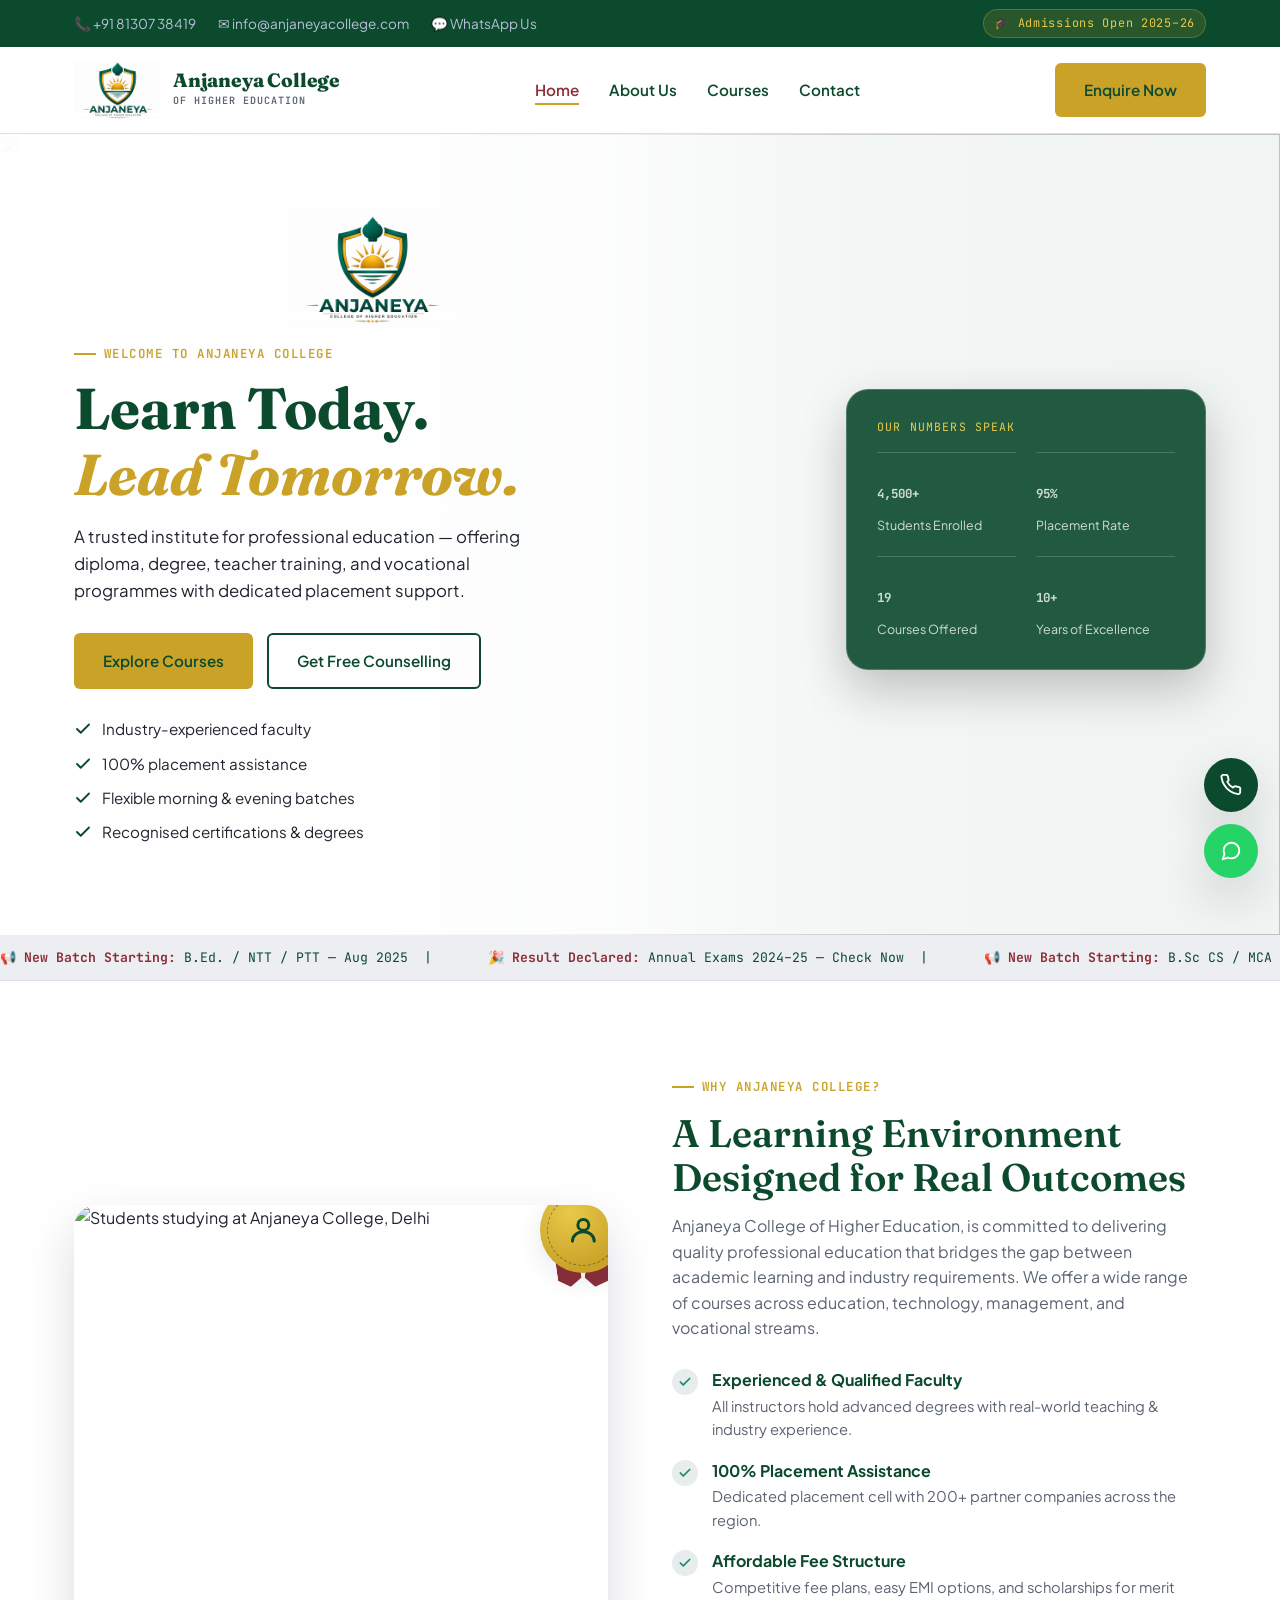
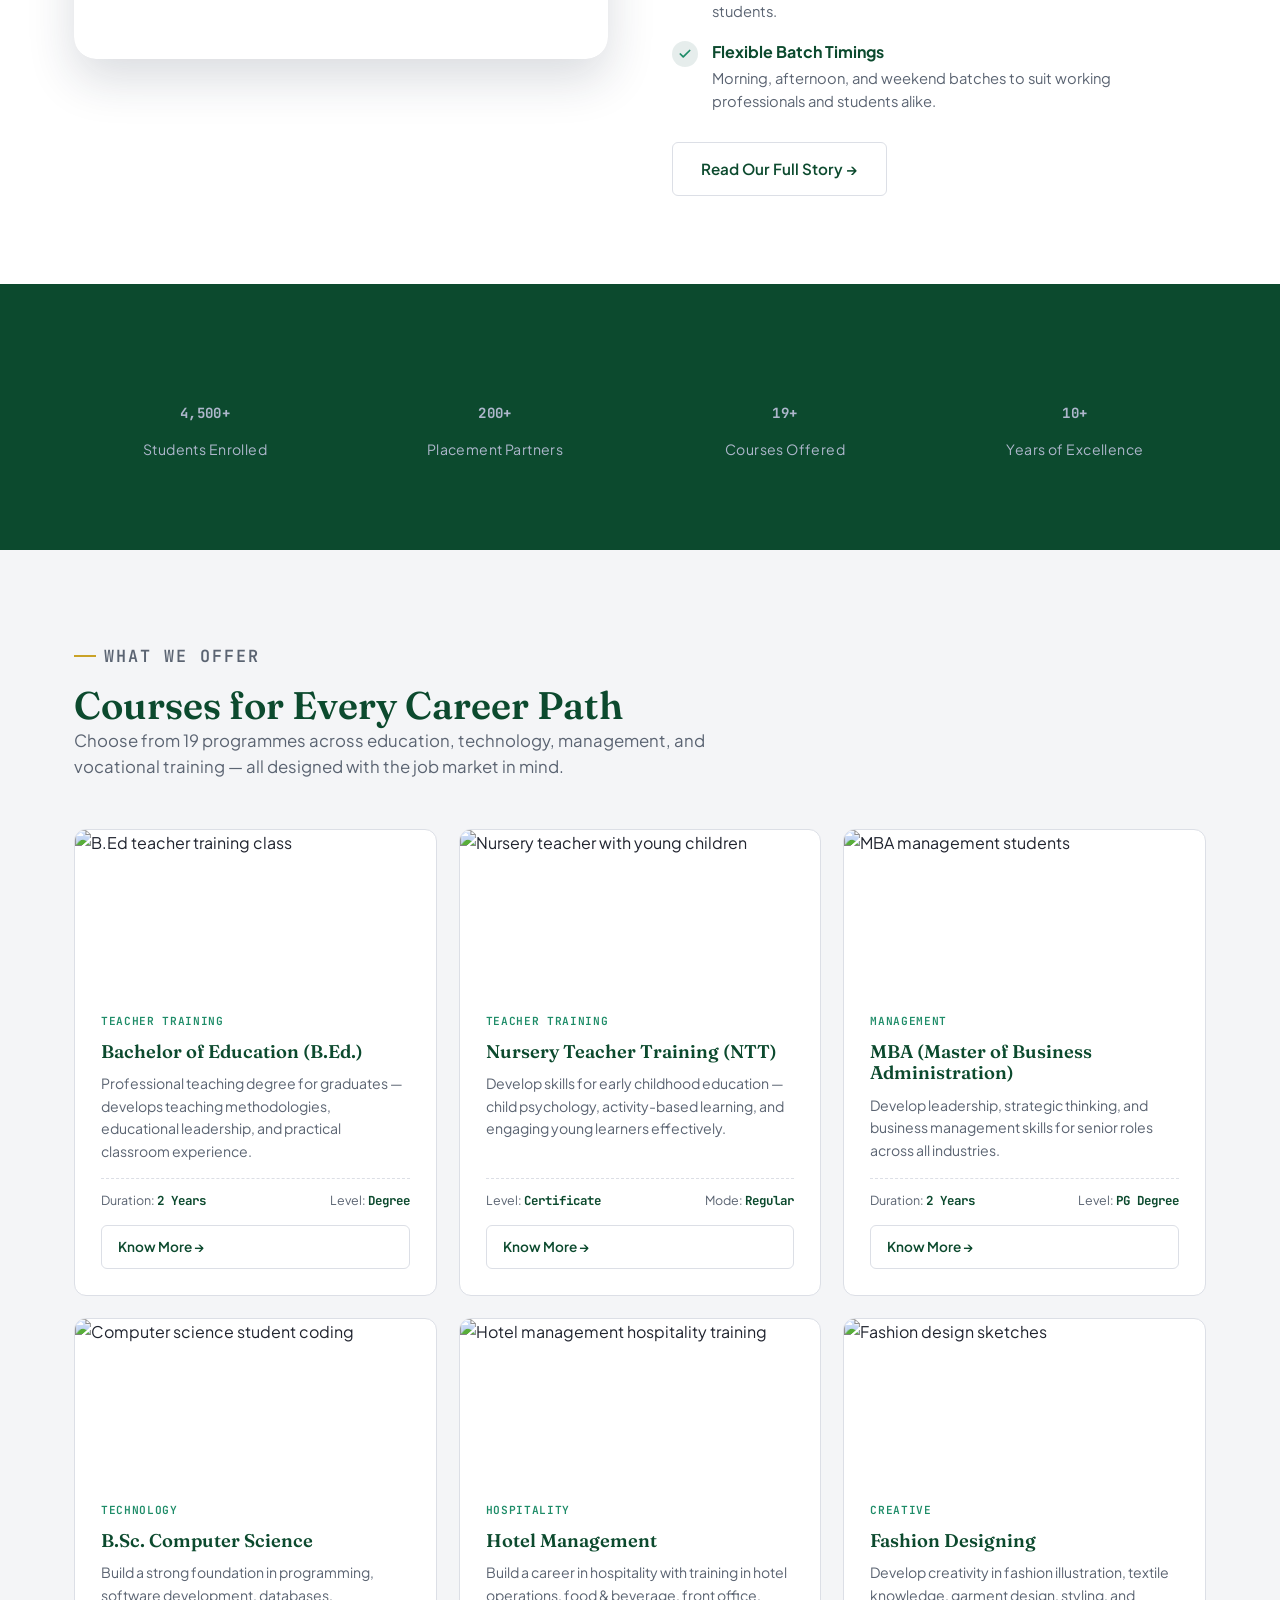
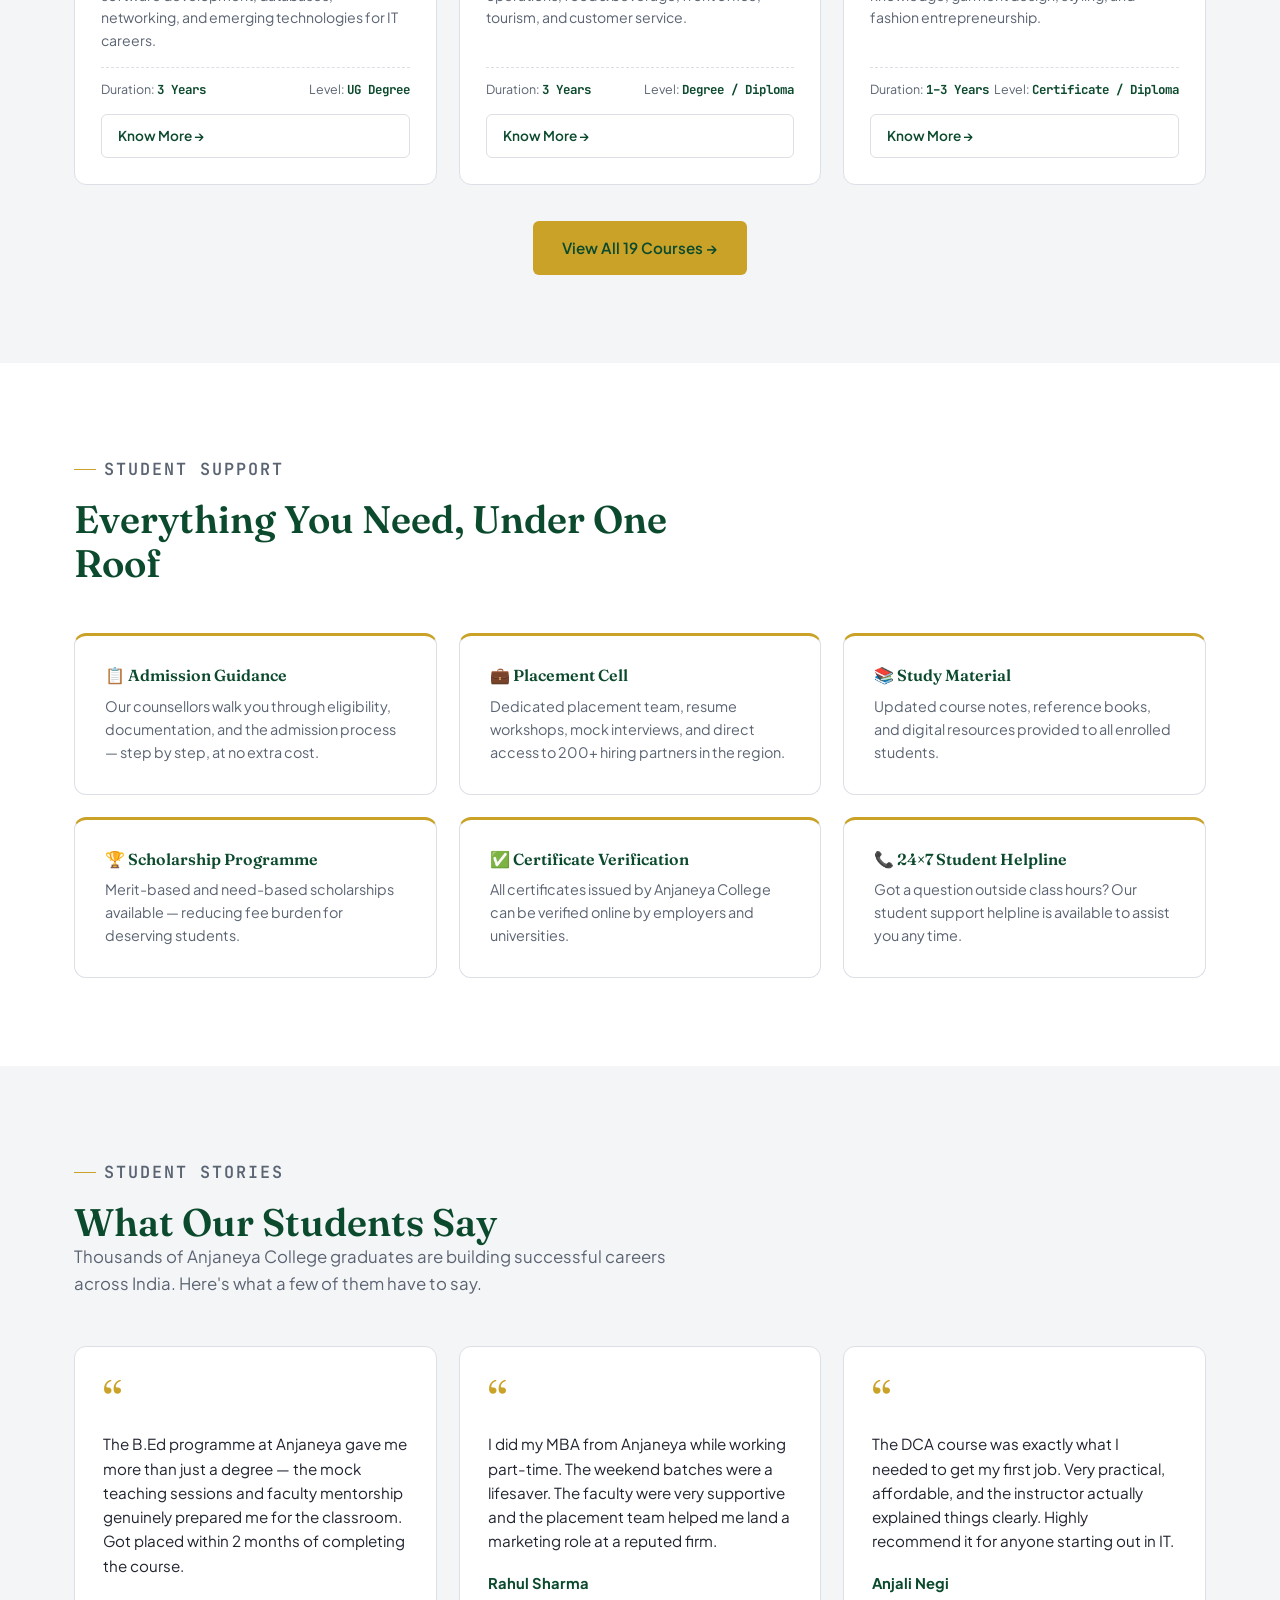
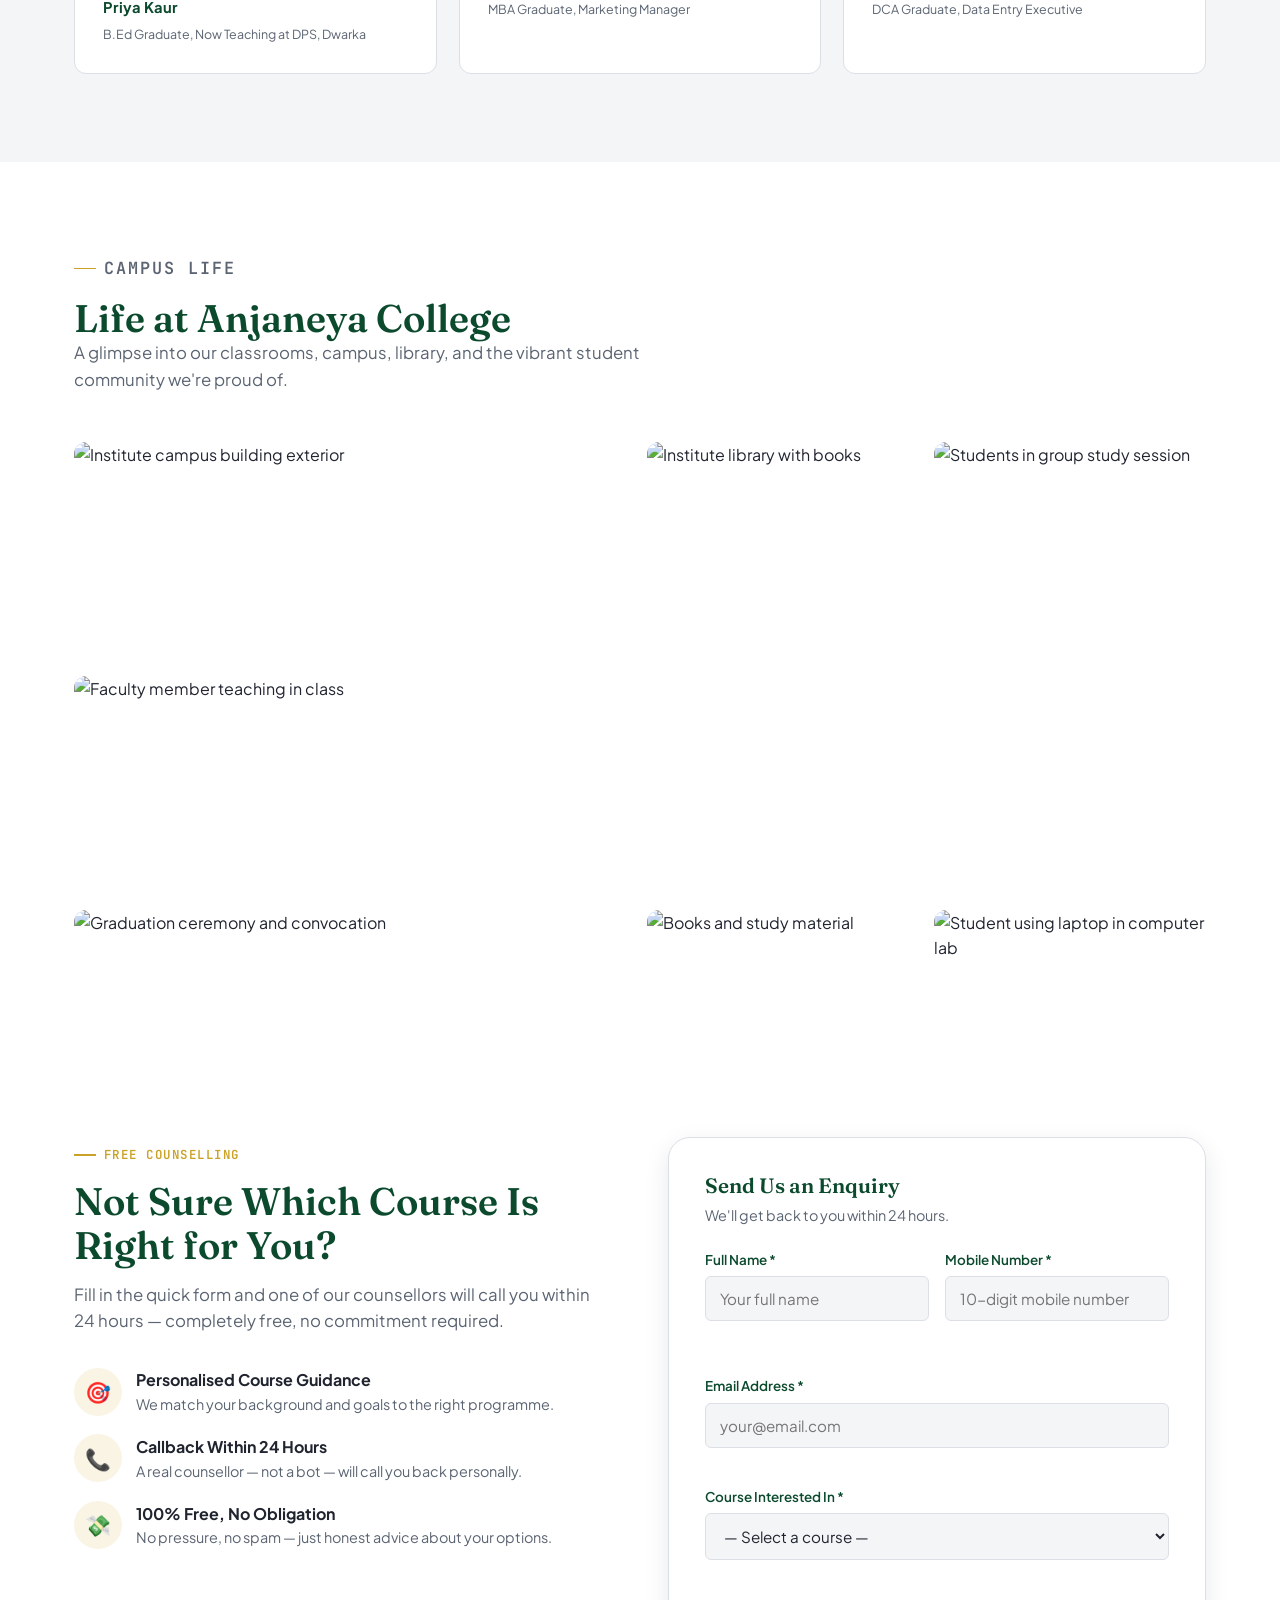
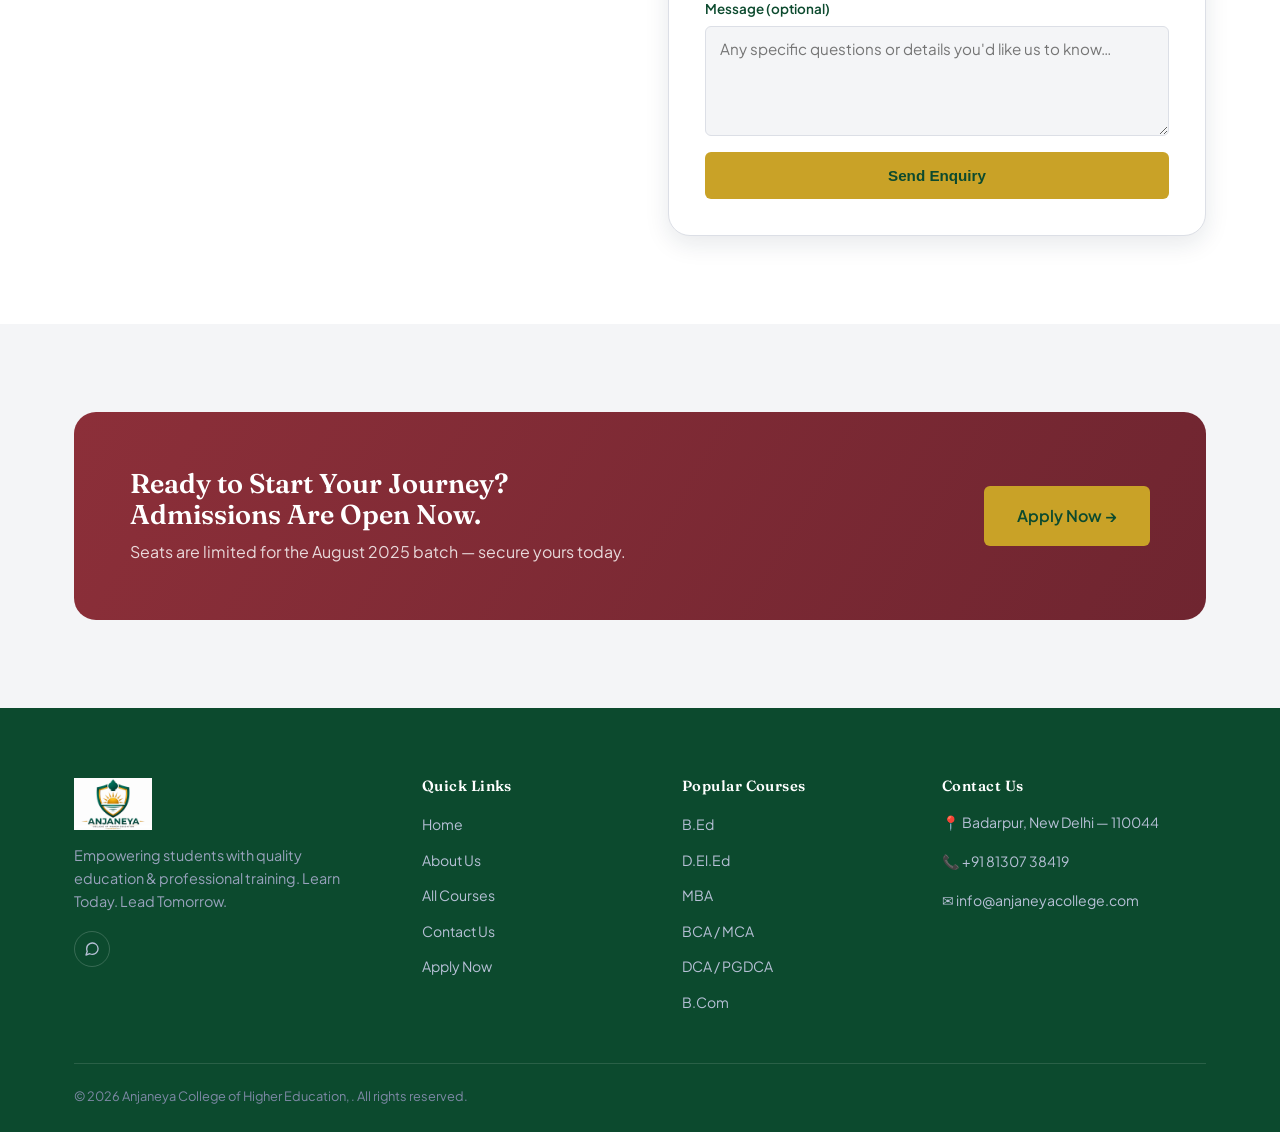
==== commit c28915a4: "Js and Live Data commit with Favicon" ====
--- a/index.html
+++ b/index.html
@@ -2,24 +2,29 @@
 <html lang="en">
 <head>
   <meta charset="UTF-8" />
+  <!-- ═══ Favicon & PWA ═══ -->
+  <link rel="icon" type="image/x-icon" href="/favicon.ico" />
+  <link rel="icon" type="image/png" sizes="32x32" href="/favicon-32x32.png" />
+  <link rel="icon" type="image/png" sizes="16x16" href="/favicon-16x16.png" />
+  <link rel="apple-touch-icon" sizes="180x180" href="/apple-touch-icon.png" />
+  <link rel="manifest" href="/site.webmanifest" />
   <meta name="theme-color" content="#0C4A2E" />
   <meta name="viewport" content="width=device-width, initial-scale=1.0, viewport-fit=cover" />
   <title>Anjaneya College of Higher Education | Learn Today. Lead Tomorrow.</title>
   <meta name="description" content="Anjaneya College of Higher Education, Delhi — offering 19 professional programmes in teacher training, management, technology, arts, commerce, science and skill development. 100% placement support. Admissions open 2025." />
   <link rel="stylesheet" href="css/style.css" />
-  <script src="https://cdn.jsdelivr.net/npm/@emailjs/browser@4/dist/email.min.js"></script>
   <!-- ═══ SEO & Social ═══ -->
   <meta name="robots" content="index, follow" />
   <meta name="author" content="Anjaneya College of Higher Education" />
   <meta name="keywords" content="Anjaneya College, higher education Delhi, B.Ed college Delhi, NTT PTT course, teacher training Delhi, MBA college Delhi, BBA BCA, hotel management, fashion designing course, admissions 2025" />
-  <link rel="canonical" href="https://www.anjaneya.edu.in/" />
+  <link rel="canonical" href="https://anjaneyacollege.com/" />
   <!-- Open Graph -->
   <meta property="og:type" content="website" />
   <meta property="og:site_name" content="Anjaneya College of Higher Education" />
   <meta property="og:title" content="Anjaneya College of Higher Education | Learn Today. Lead Tomorrow." />
   <meta property="og:description" content="Anjaneya College of Higher Education, Delhi — offering 19 professional programmes in teacher training, management, technology, arts, commerce, science and skill development. 100% placement support. Admissions open 2025." />
-  <meta property="og:url" content="https://www.anjaneya.edu.in/" />
-  <meta property="og:image" content="https://www.anjaneya.edu.in/images/logo.png" />
+  <meta property="og:url" content="https://anjaneyacollege.com/" />
+  <meta property="og:image" content="https://anjaneyacollege.com/images/logo.png" />
   <meta property="og:image:width" content="800" />
   <meta property="og:image:height" content="600" />
   <meta property="og:locale" content="en_IN" />
@@ -27,25 +32,25 @@
   <meta name="twitter:card" content="summary_large_image" />
   <meta name="twitter:title" content="Anjaneya College of Higher Education | Learn Today. Lead Tomorrow." />
   <meta name="twitter:description" content="Anjaneya College of Higher Education, Delhi — offering 19 professional programmes in teacher training, management, technology, arts, commerce, science and skill development. 100% placement support. Admissions open 2025." />
-  <meta name="twitter:image" content="https://www.anjaneya.edu.in/images/logo.png" />
+  <meta name="twitter:image" content="https://anjaneyacollege.com/images/logo.png" />
   <!-- Schema.org JSON-LD -->
   <script type="application/ld+json">
 {
     "@context": "https://schema.org",
     "@type": "CollegeOrUniversity",
     "name": "Anjaneya College of Higher Education",
-    "url": "https://www.anjaneya.edu.in",
-    "logo": "https://www.anjaneya.edu.in/images/logo.png",
-    "image": "https://www.anjaneya.edu.in/images/logo.png",
+    "url": "https://anjaneyacollege.com",
+    "logo": "https://anjaneyacollege.com/images/logo.png",
+    "image": "https://anjaneyacollege.com/images/logo.png",
     "description": "Anjaneya College of Higher Education offers 19 professional programmes including teacher training, management, technology, arts, commerce, science and skill development courses.",
     "address": {
         "@type": "PostalAddress",
-        "addressLocality": "Delhi",
+        "addressLocality": "New Delhi",
         "addressRegion": "Delhi",
         "addressCountry": "IN"
     },
-    "telephone": "+91-11-0000-0000",
-    "email": "info@anjaneya.edu.in",
+    "telephone": "+918130738419",
+    "email": "info@anjaneyacollege.com",
     "foundingDate": "2014",
     "numberOfEmployees": {
         "@type": "QuantitativeValue",
@@ -66,9 +71,9 @@
   <div class="topbar">
     <div class="container">
       <div class="topbar__contacts">
-        <a href="tel:+911100000000">📞 +91 11 0000 0000</a>
-        <a href="mailto:info@anjaneya.edu.in" class="hide-mobile">✉ info@anjaneya.edu.in</a>
-        <a href="https://wa.me/911100000000" class="hide-mobile">💬 WhatsApp Us</a>
+        <a href="tel:+918130738419">📞 +91 81307 38419</a>
+        <a href="mailto:info@anjaneyacollege.com" class="hide-mobile">✉ info@anjaneyacollege.com</a>
+        <a href="https://wa.me/918130738419" class="hide-mobile">💬 WhatsApp Us</a>
       </div>
       <span class="topbar__badge">🎓 Admissions Open 2025–26</span>
     </div>
@@ -410,9 +415,9 @@
         <div class="testi-card">
           <p class="quote">The B.Ed programme at Anjaneya gave me more than just a degree — the mock teaching sessions and faculty mentorship genuinely prepared me for the classroom. Got placed within 2 months of completing the course.</p>
           <div class="testi-card__person">
-            <div class="testi-avatar">
-              <img src="https://images.unsplash.com/photo-1438761681033-6461ffad8d80?auto=format&fit=crop&w=84&h=84&q=80" alt="Priya Kaur" />
-            </div>
+            <!-- <div class="testi-avatar"> -->
+              <!-- <img src="https://images.unsplash.com/photo-1438761681033-6461ffad8d80?auto=format&fit=crop&w=84&h=84&q=80" alt="Priya Kaur" /> -->
+            <!-- </div> -->
             <div>
               <strong>Priya Kaur</strong>
               <span>B.Ed Graduate, Now Teaching at DPS, Dwarka</span>
@@ -423,12 +428,12 @@
         <div class="testi-card">
           <p class="quote">I did my MBA from Anjaneya while working part-time. The weekend batches were a lifesaver. The faculty were very supportive and the placement team helped me land a marketing role at a reputed firm.</p>
           <div class="testi-card__person">
-            <div class="testi-avatar">
-              <img src="https://images.unsplash.com/photo-1500648767791-00dcc994a43e?auto=format&fit=crop&w=84&h=84&q=80" alt="Rahul Sharma" />
-            </div>
+            <!-- <div class="testi-avatar"> -->
+              <!-- <img src="https://images.unsplash.com/photo-1500648767791-00dcc994a43e?auto=format&fit=crop&w=84&h=84&q=80" alt="Rahul Sharma" /> -->
+            <!-- </div> -->
             <div>
               <strong>Rahul Sharma</strong>
-              <span>MBA Graduate, Marketing Manager, the region</span>
+              <span>MBA Graduate, Marketing Manager</span>
             </div>
           </div>
         </div>
@@ -436,9 +441,9 @@
         <div class="testi-card">
           <p class="quote">The DCA course was exactly what I needed to get my first job. Very practical, affordable, and the instructor actually explained things clearly. Highly recommend it for anyone starting out in IT.</p>
           <div class="testi-card__person">
-            <div class="testi-avatar">
-              <img src="https://images.unsplash.com/photo-1438761681033-6461ffad8d80?auto=format&fit=crop&w=84&h=84&q=80" alt="Anjali Negi" />
-            </div>
+            <!-- <div class="testi-avatar"> -->
+              <!-- <img src="https://images.unsplash.com/photo-1438761681033-6461ffad8d80?auto=format&fit=crop&w=84&h=84&q=80" alt="Anjali Negi" /> -->
+            <!-- </div> -->
             <div>
               <strong>Anjali Negi</strong>
               <span>DCA Graduate, Data Entry Executive</span>
@@ -447,7 +452,6 @@
         </div>
 
       </div>
-      <p class="testi-note">⚠️ Placeholder testimonials — replace with real student reviews from your client before going live.</p>
     </div>
   </section>
 
@@ -580,7 +584,6 @@
             </div>
             <button type="submit" class="btn btn-primary btn-block" data-submit-btn data-default-label="Send Enquiry">Send Enquiry</button>
             <div class="form-status" data-form-status role="alert" aria-live="assertive"></div>
-            <p class="placeholder-note">⚙️ Dev note: Add your EmailJS Public Key, Service ID &amp; Template ID in <code>js/script.js</code> to activate email delivery.</p>
           </form>
         </div>
       </div>
@@ -610,18 +613,18 @@
           </a>
           <p>Empowering students with quality education &amp; professional training. Learn Today. Lead Tomorrow.</p>
           <div class="footer-social" aria-label="Social media links">
-            <a href="#" aria-label="Facebook">
-              <svg width="16" height="16" viewBox="0 0 24 24" fill="none" stroke="currentColor" stroke-width="2" stroke-linecap="round" stroke-linejoin="round" aria-hidden="true"><path d="M18 2h-3a5 5 0 0 0-5 5v3H7v4h3v8h4v-8h3l1-4h-4V7a1 1 0 0 1 1-1h3z"/></svg>
-            </a>
-            <a href="#" aria-label="Instagram">
-              <svg width="16" height="16" viewBox="0 0 24 24" fill="none" stroke="currentColor" stroke-width="2" stroke-linecap="round" stroke-linejoin="round" aria-hidden="true"><rect x="2" y="2" width="20" height="20" rx="5" ry="5"/><path d="M16 11.37A4 4 0 1 1 12.63 8 4 4 0 0 1 16 11.37z"/><line x1="17.5" y1="6.5" x2="17.51" y2="6.5"/></svg>
-            </a>
-            <a href="https://wa.me/911100000000" aria-label="WhatsApp">
+            <!-- <a href="#" aria-label="Facebook"> -->
+              <!-- <svg width="16" height="16" viewBox="0 0 24 24" fill="none" stroke="currentColor" stroke-width="2" stroke-linecap="round" stroke-linejoin="round" aria-hidden="true"><path d="M18 2h-3a5 5 0 0 0-5 5v3H7v4h3v8h4v-8h3l1-4h-4V7a1 1 0 0 1 1-1h3z"/></svg> -->
+            <!-- </a> -->
+            <!-- <a href="#" aria-label="Instagram"> -->
+              <!-- <svg width="16" height="16" viewBox="0 0 24 24" fill="none" stroke="currentColor" stroke-width="2" stroke-linecap="round" stroke-linejoin="round" aria-hidden="true"><rect x="2" y="2" width="20" height="20" rx="5" ry="5"/><path d="M16 11.37A4 4 0 1 1 12.63 8 4 4 0 0 1 16 11.37z"/><line x1="17.5" y1="6.5" x2="17.51" y2="6.5"/></svg> -->
+            <!-- </a> -->
+            <a href="https://wa.me/918130738419" aria-label="WhatsApp">
               <svg width="16" height="16" viewBox="0 0 24 24" fill="none" stroke="currentColor" stroke-width="2" stroke-linecap="round" stroke-linejoin="round" aria-hidden="true"><path d="M21 11.5a8.38 8.38 0 0 1-.9 3.8 8.5 8.5 0 0 1-7.6 4.7 8.38 8.38 0 0 1-3.8-.9L3 21l1.9-5.7a8.38 8.38 0 0 1-.9-3.8 8.5 8.5 0 0 1 4.7-7.6 8.38 8.38 0 0 1 3.8-.9h.5a8.48 8.48 0 0 1 8 8v.5z"/></svg>
             </a>
-            <a href="#" aria-label="YouTube">
-              <svg width="16" height="16" viewBox="0 0 24 24" fill="none" stroke="currentColor" stroke-width="2" stroke-linecap="round" stroke-linejoin="round" aria-hidden="true"><path d="M22.54 6.42a2.78 2.78 0 0 0-1.95-1.96C18.88 4 12 4 12 4s-6.88 0-8.59.46A2.78 2.78 0 0 0 1.46 6.42 29 29 0 0 0 1 12a29 29 0 0 0 .46 5.58 2.78 2.78 0 0 0 1.95 1.95C5.12 20 12 20 12 20s6.88 0 8.59-.47a2.78 2.78 0 0 0 1.95-1.95A29 29 0 0 0 23 12a29 29 0 0 0-.46-5.58z"/><polygon points="9.75 15.02 15.5 12 9.75 8.98 9.75 15.02"/></svg>
-            </a>
+            <!-- <a href="#" aria-label="YouTube"> -->
+              <!-- <svg width="16" height="16" viewBox="0 0 24 24" fill="none" stroke="currentColor" stroke-width="2" stroke-linecap="round" stroke-linejoin="round" aria-hidden="true"><path d="M22.54 6.42a2.78 2.78 0 0 0-1.95-1.96C18.88 4 12 4 12 4s-6.88 0-8.59.46A2.78 2.78 0 0 0 1.46 6.42 29 29 0 0 0 1 12a29 29 0 0 0 .46 5.58 2.78 2.78 0 0 0 1.95 1.95C5.12 20 12 20 12 20s6.88 0 8.59-.47a2.78 2.78 0 0 0 1.95-1.95A29 29 0 0 0 23 12a29 29 0 0 0-.46-5.58z"/><polygon points="9.75 15.02 15.5 12 9.75 8.98 9.75 15.02"/></svg> -->
+            <!-- </a> -->
           </div>
         </div>
 
@@ -652,28 +655,26 @@
           <h4>Contact Us</h4>
           <ul role="list" style="gap:14px;display:grid;">
             <li style="font-size:0.88rem;color:#B7C0D6;">
-              📍 [Institute Address],<br>Delhi — 110001
+              📍 Badarpur, New Delhi — 110044
             </li>
-            <li><a href="tel:+911100000000">📞 +91 11 0000 0000</a></li>
-            <li><a href="tel:+919999999999">📞 +91 99999 99999</a></li>
-            <li><a href="mailto:info@anjaneya.edu.in">✉ info@anjaneya.edu.in</a></li>
+            <li><a href="tel:+918130738419">📞 +91 81307 38419</a></li>
+            <li><a href="mailto:info@anjaneyacollege.com">✉ info@anjaneyacollege.com</a></li>
           </ul>
         </div>
       </div>
 
       <div class="footer-bottom">
         <span>© <span id="year"></span> Anjaneya College of Higher Education, . All rights reserved.</span>
-        <span>Designed &amp; built for Phase 1 static delivery — migrating to .NET + Angular in Phase 2.</span>
       </div>
     </div>
   </footer>
 
   <!-- FLOATING ACTION BUTTONS -->
   <div class="fab-stack" aria-label="Quick contact buttons">
-    <a href="tel:+911100000000" class="fab fab--call" title="Call us" aria-label="Call Anjaneya College">
+    <a href="tel:+918130738419" class="fab fab--call" title="Call us" aria-label="Call Anjaneya College">
       <svg width="22" height="22" viewBox="0 0 24 24" fill="none" stroke="currentColor" stroke-width="2" stroke-linecap="round" stroke-linejoin="round" aria-hidden="true"><path d="M22 16.92v3a2 2 0 0 1-2.18 2 19.79 19.79 0 0 1-8.63-3.07A19.5 19.5 0 0 1 4.69 12 19.79 19.79 0 0 1 1.61 3.37 2 2 0 0 1 3.58 1h3a2 2 0 0 1 2 1.72c.127.96.361 1.903.7 2.81a2 2 0 0 1-.45 2.11L7.91 8.56a16 16 0 0 0 6.29 6.29l1.06-.94a2 2 0 0 1 2.09-.5c.907.339 1.85.573 2.81.7A2 2 0 0 1 22 16.92z"/></svg>
     </a>
-    <a href="https://wa.me/911100000000" class="fab fab--whatsapp" title="WhatsApp us" aria-label="WhatsApp Anjaneya College" target="_blank" rel="noopener noreferrer">
+    <a href="https://wa.me/918130738419" class="fab fab--whatsapp" title="WhatsApp us" aria-label="WhatsApp Anjaneya College" target="_blank" rel="noopener noreferrer">
       <svg width="22" height="22" viewBox="0 0 24 24" fill="none" stroke="currentColor" stroke-width="2" stroke-linecap="round" stroke-linejoin="round" aria-hidden="true"><path d="M21 11.5a8.38 8.38 0 0 1-.9 3.8 8.5 8.5 0 0 1-7.6 4.7 8.38 8.38 0 0 1-3.8-.9L3 21l1.9-5.7a8.38 8.38 0 0 1-.9-3.8 8.5 8.5 0 0 1 4.7-7.6 8.38 8.38 0 0 1 3.8-.9h.5a8.48 8.48 0 0 1 8 8v.5z"/></svg>
     </a>
   </div>
--- a/css/style.css
+++ b/css/style.css
@@ -40,7 +40,7 @@
 
 html {
   scroll-behavior: smooth;
-  overflow-x: hidden;   /* ← prevent any element pushing page wider */
+  overflow-x: clip;     /* ← clip without scroll container (keeps sticky nav working */
   max-width: 100%;
 }
 
@@ -55,7 +55,7 @@
   background: var(--bg);
   line-height: 1.6;
   -webkit-font-smoothing: antialiased;
-  overflow-x: hidden;   /* ← belt-and-braces on body too */
+  overflow-x: clip;     /* ← belt-and-braces on body too */
   width: 100%;
 }
 
@@ -639,17 +639,31 @@
   overflow: hidden;
   min-height: 280px;
   display: flex; align-items: flex-end;
+  width: 100%;           /* ← explicit full width */
+  left: 0; right: 0;    /* ← no offset */
 }
 .page-header__bg {
-  position: absolute; inset: 0;
-  object-fit: cover; width: 100%; height: 100%;
+  position: absolute;
+  top: 0; left: 0; right: 0; bottom: 0; /* ← fallback for older mobile browsers */
+  inset: 0;
+  object-fit: cover;
+  width: 100%; height: 100%;
   display: block;
 }
 .page-header__overlay {
-  position: absolute; inset: 0;
+  position: absolute;
+  top: 0; left: 0; right: 0; bottom: 0;
+  inset: 0;
   background: linear-gradient(to top, rgba(14,22,44,0.92) 40%, rgba(14,22,44,0.55) 100%);
 }
 .page-header--img .container { position: relative; z-index: 1; padding-bottom: 56px; }
+
+/* ---------- Contact info strip (3-col → responsive) ---------- */
+.contact-strip {
+  display: grid;
+  grid-template-columns: repeat(3, 1fr);
+  gap: 22px;
+}
 
 /* ---------- Contact welcome strip ---------- */
 .contact-welcome-img {
